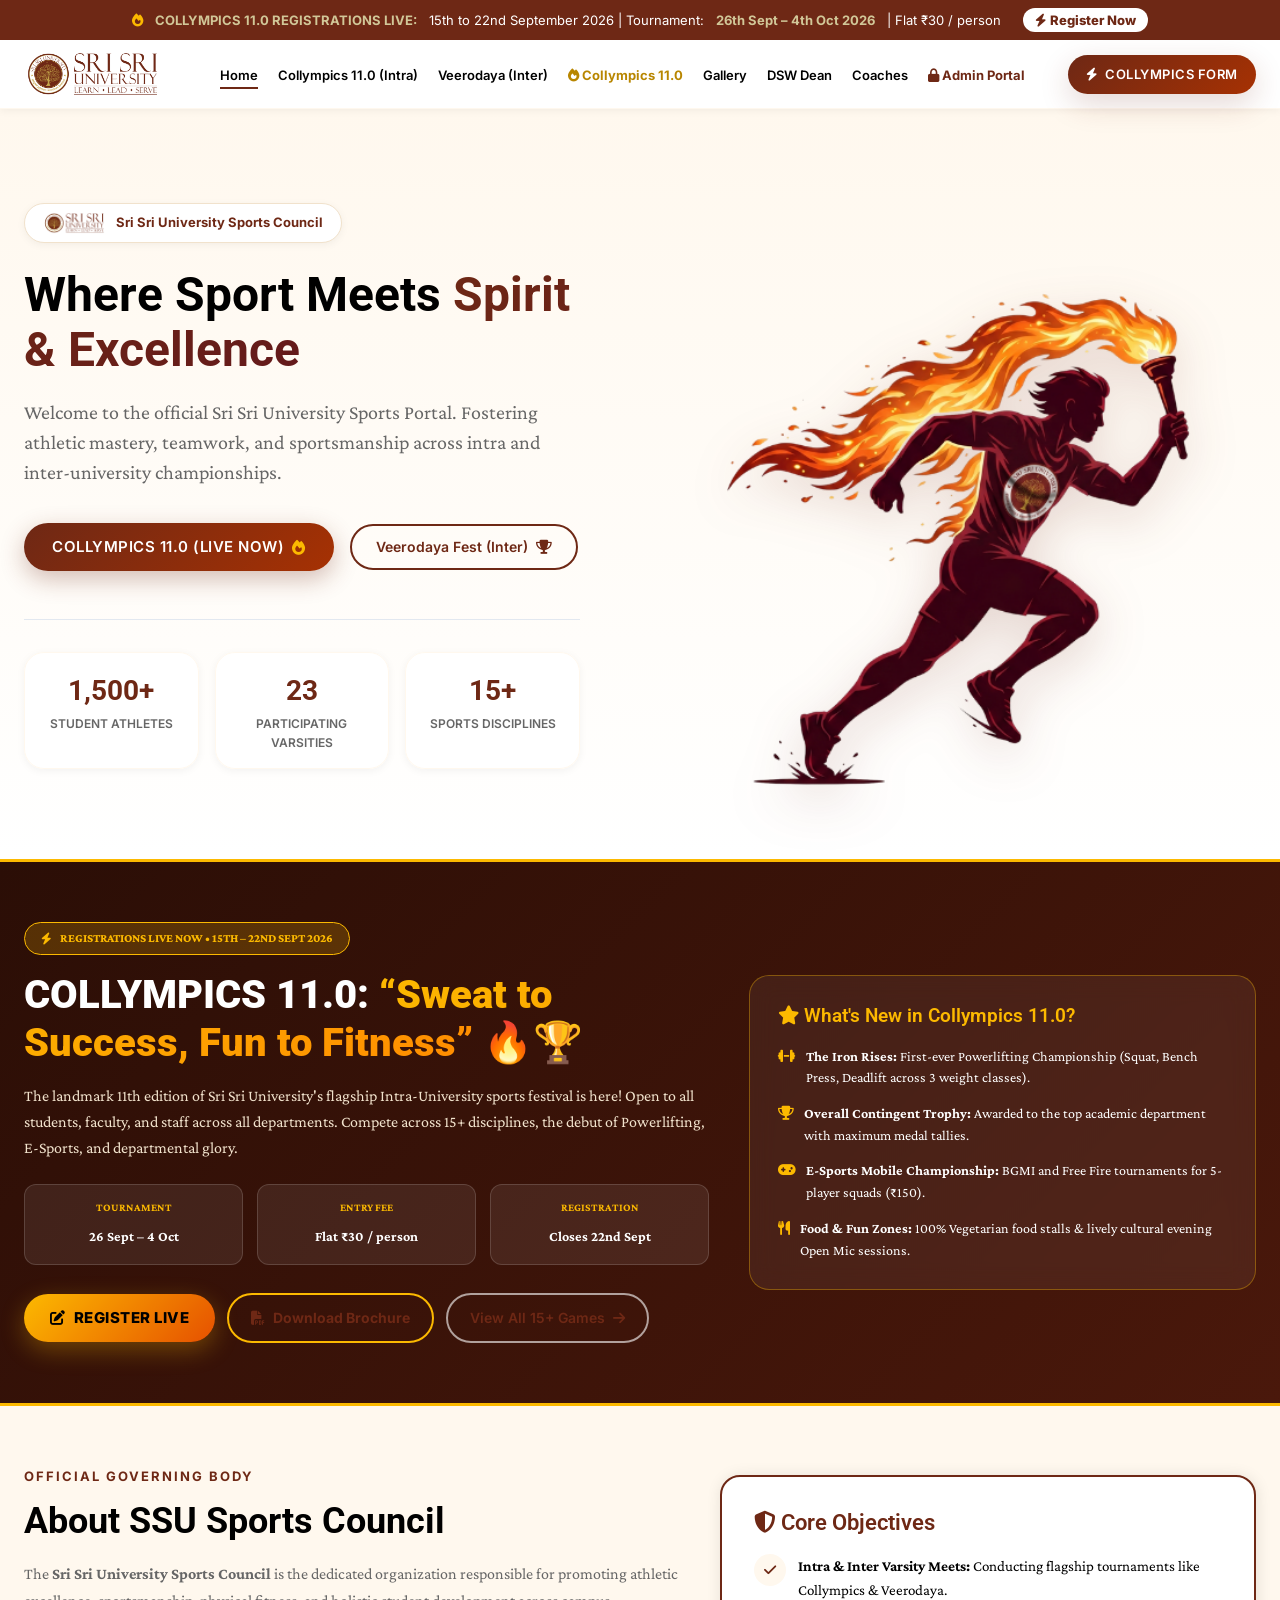
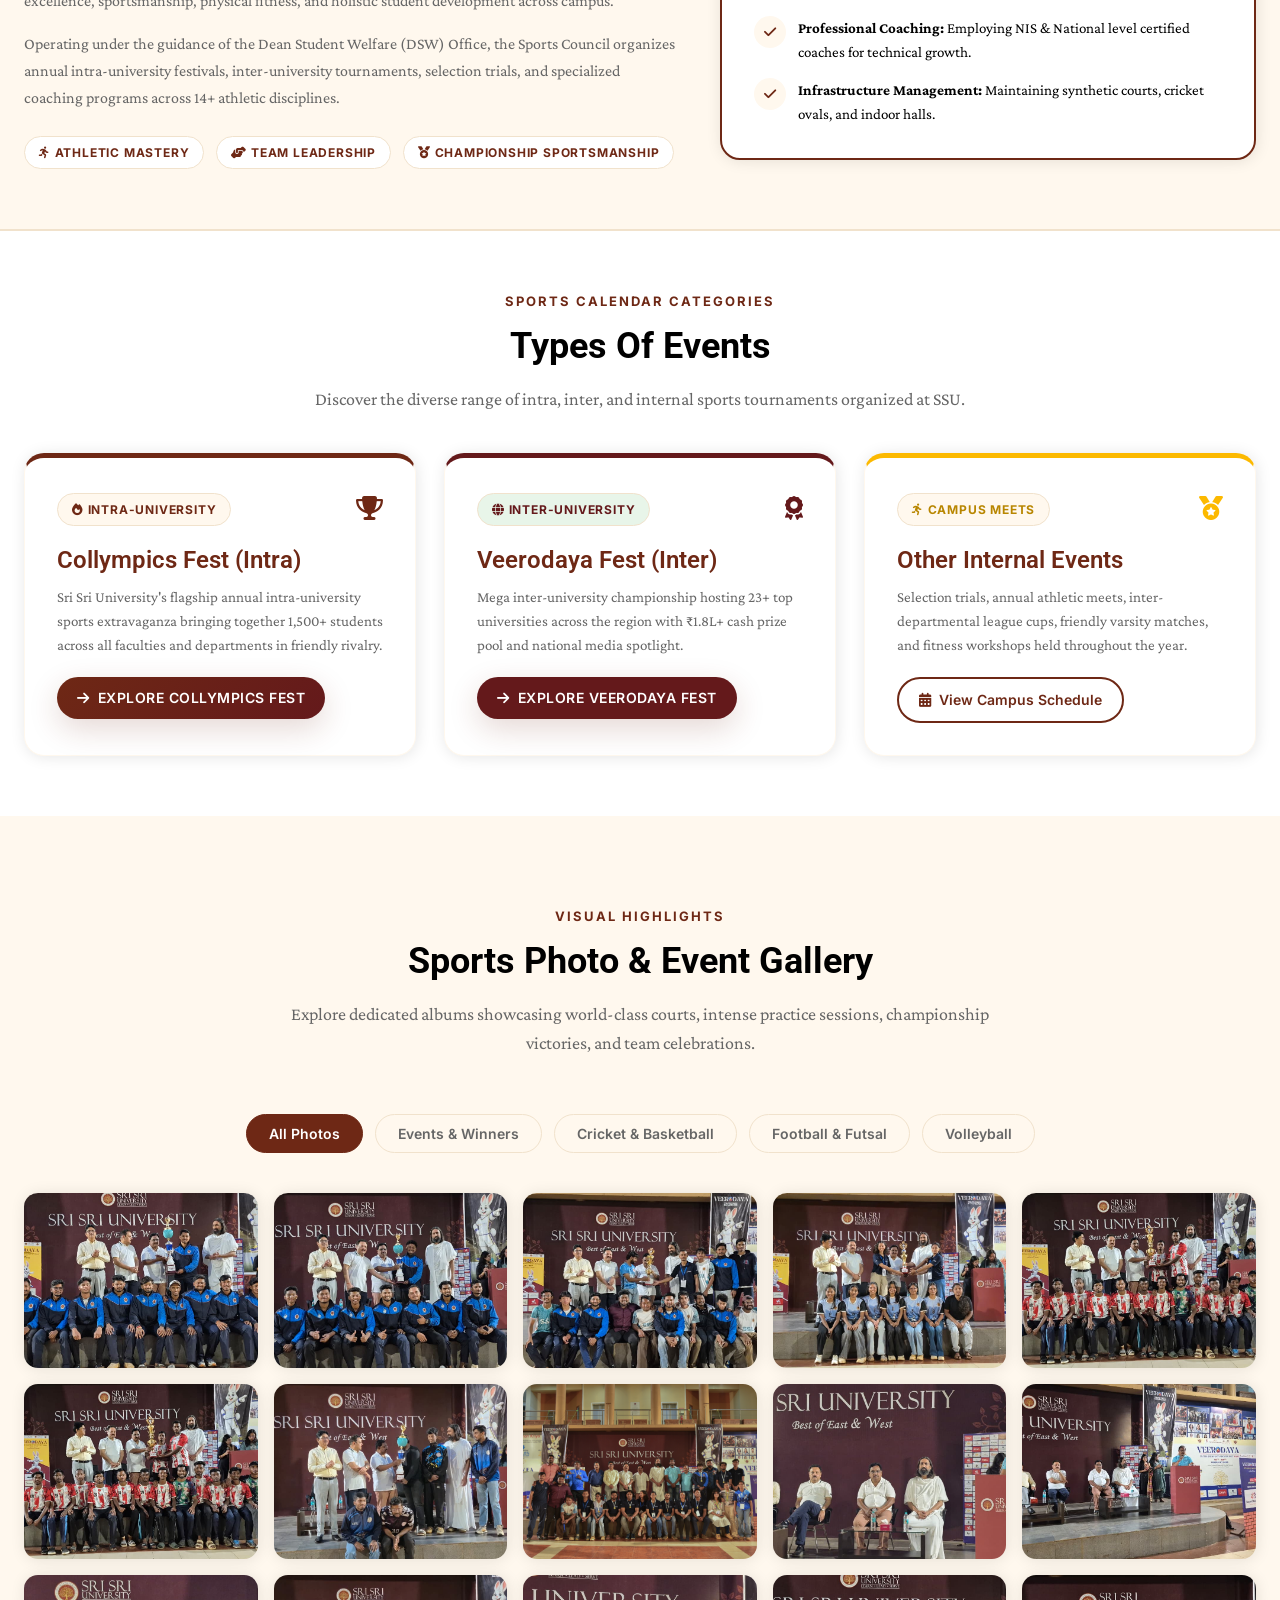
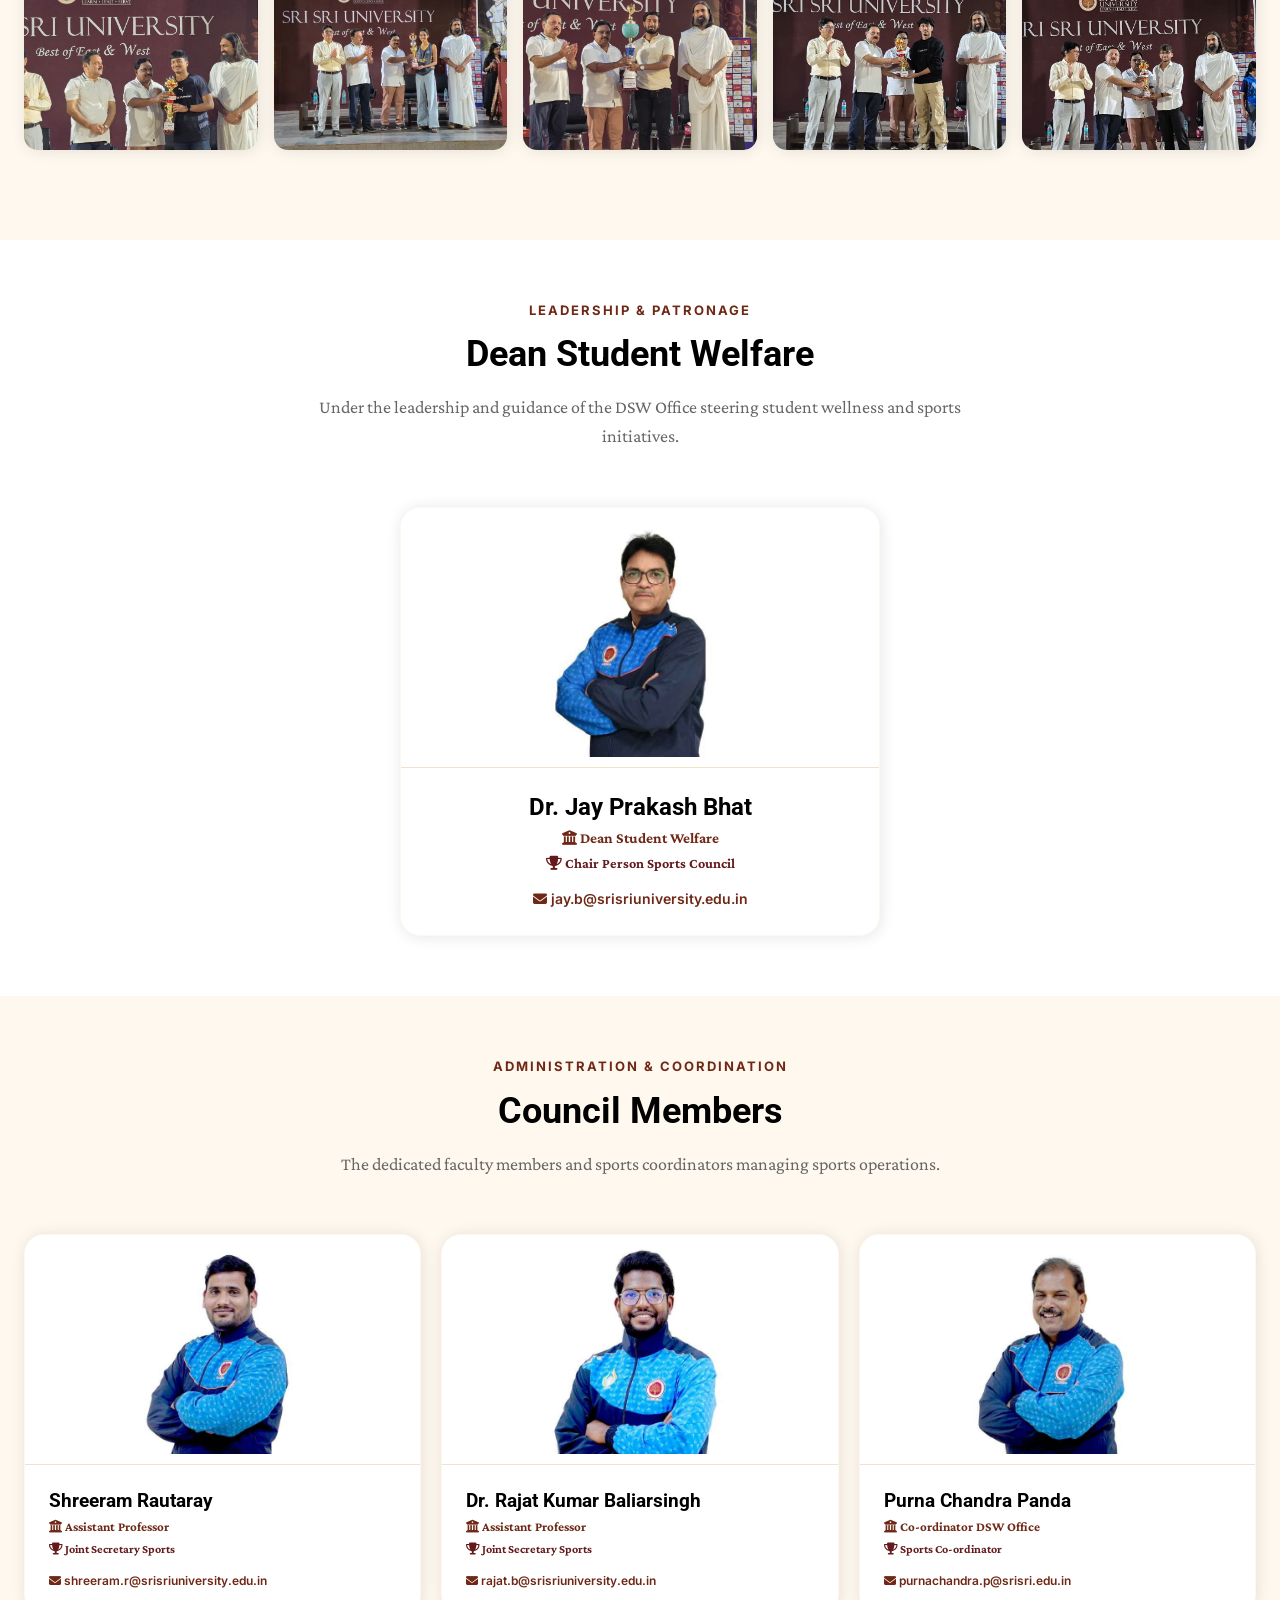
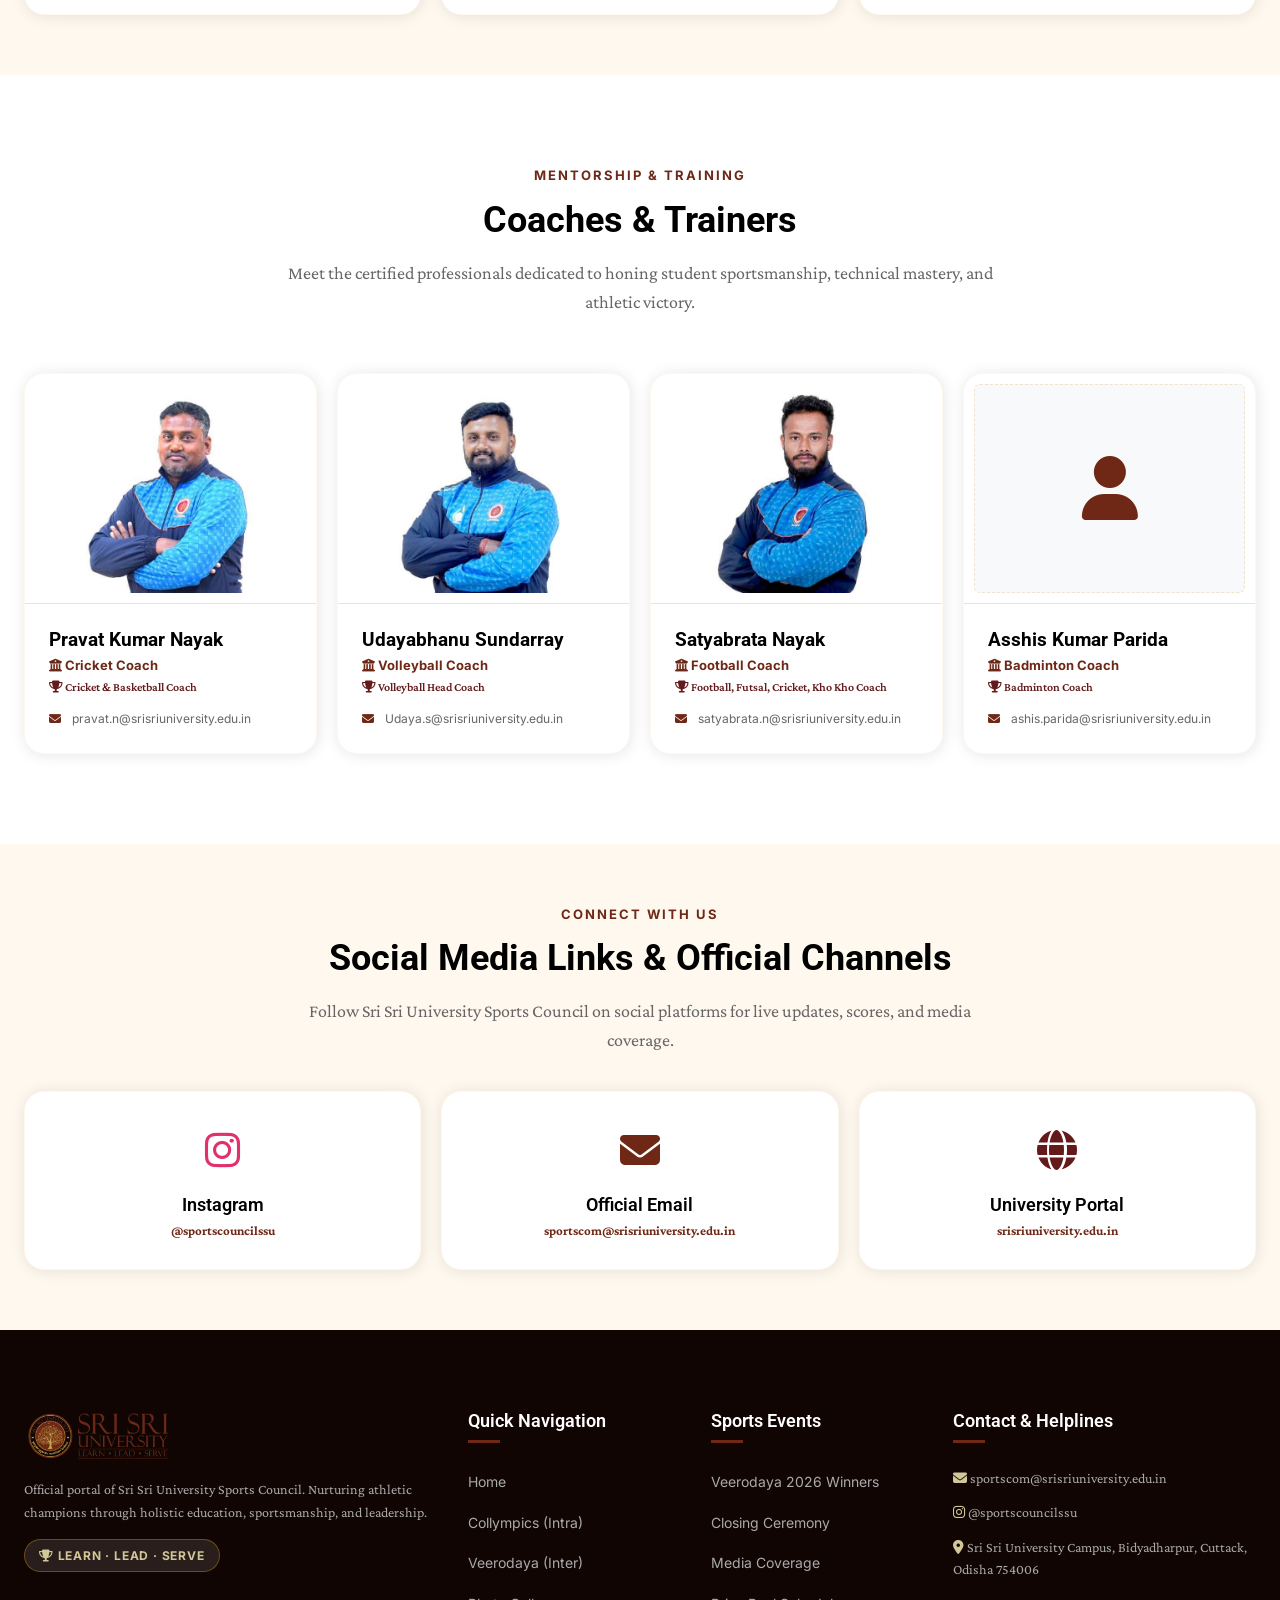
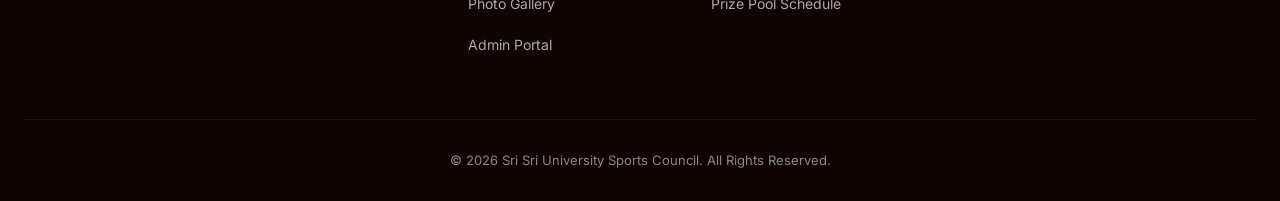
==== index.html @ 85f90a4c "feat(collympics): replace hero banner with official Collympics 11.0 artwork and link downloadable of" ====
<!DOCTYPE html>
<html lang="en">
<head>
  <meta charset="UTF-8">
  <meta name="viewport" content="width=device-width, initial-scale=1.0">
  <title>Sri Sri University Sports Council | Official Sports Portal</title>
  <meta name="description" content="Official Sports Portal of Sri Sri University. Host of Collympics (Intra) and Veerodaya (Inter) Sports Fest.">

  <!-- Favicon -->
  <link rel="icon" type="image/png" href="assets/ssu_round_favicon.png">
  <link rel="apple-touch-icon" href="assets/ssu_round_favicon.png">

  <!-- Font Awesome Icons -->
  <link rel="stylesheet" href="https://cdnjs.cloudflare.com/ajax/libs/font-awesome/6.5.1/css/all.min.css">
  
  <!-- Design System CSS -->
  <link rel="stylesheet" href="css/design-system.css">
  <link rel="stylesheet" href="css/main.css">
</head>
<body>

  <!-- Top Announcement Bar -->
  <div class="top-announcement-bar">
    <i class="fas fa-fire" style="color: #fcb900;"></i> <strong>COLLYMPICS 11.0 REGISTRATIONS LIVE:</strong> 15th to 22nd September 2026 | Tournament: <strong>26th Sept – 4th Oct 2026</strong> | Flat ₹30 / person
    <a href="https://app.srisriuniversity.edu.in/collympic-2026/" target="_blank" rel="noopener" style="background: #ffffff; color: var(--color-primary); padding: 3px 12px; border-radius: 20px; font-weight: 800; text-decoration: none; margin-left: 10px; display: inline-flex; align-items: center; gap: 4px;">
      <i class="fas fa-bolt"></i> Register Now
    </a>
  </div>

  <!-- Header Navigation -->
  <header class="ssu-header" id="site-header">
    <div class="header-container">
      <a href="index.html" class="ssu-brand">
        <img src="assets/ssu_logo.png" class="ssu-logo-img" alt="Sri Sri University Logo">
      </a>

      <nav>
        <ul class="nav-menu" id="nav-menu">
          <li><a href="index.html" class="nav-link active">Home</a></li>
          <li><a href="intra-university.html" class="nav-link">Collympics 11.0 (Intra)</a></li>
          <li><a href="inter-university.html" class="nav-link">Veerodaya (Inter)</a></li>
          <li><a href="#collympics-spotlight" class="nav-link" style="color: #b88600; font-weight: 700;"><i class="fas fa-fire"></i> Collympics 11.0</a></li>
          <li><a href="#gallery" class="nav-link">Gallery</a></li>
          <li><a href="#dsw-dean" class="nav-link">DSW Dean</a></li>
          <li><a href="#coaches" class="nav-link">Coaches</a></li>
          <li><a href="admin.html" class="nav-link" style="color: var(--color-primary); font-weight: 700;"><i class="fas fa-lock"></i> Admin Portal</a></li>
        </ul>
      </nav>

      <div style="display: flex; align-items: center; gap: 10px; flex-shrink: 0;">
        <a href="https://app.srisriuniversity.edu.in/collympic-2026/" target="_blank" rel="noopener" class="btn-primary header-action-btn" style="background: linear-gradient(135deg, var(--color-primary), #a63103);">
          <i class="fas fa-bolt"></i> COLLYMPICS FORM
        </a>
        <button class="mobile-menu-toggle" id="mobile-menu-toggle" aria-label="Toggle navigation menu">
          <i class="fas fa-bars"></i>
        </button>
      </div>
    </div>
  </header>

  <main>
    <!-- 1. HERO SECTION -->
    <section class="hero-section">
      <div class="hero-container">
        <!-- Hero Left Content -->
        <div class="hero-content">
          <div class="hero-badge">
            <img src="assets/ssu_logo.png" alt="SSU Emblem Badge">
            <span>Sri Sri University Sports Council</span>
          </div>

          <h1 class="hero-title">
            Where Sport Meets <span class="accent-maroon">Spirit & Excellence</span>
          </h1>

          <p class="hero-subtitle">
            Welcome to the official Sri Sri University Sports Portal. Fostering athletic mastery, teamwork, and sportsmanship across intra and inter-university championships.
          </p>

          <div class="hero-actions">
            <a href="intra-university.html" class="btn-primary" style="background: linear-gradient(135deg, var(--color-primary), #a63103); box-shadow: 0 8px 24px rgba(110,40,21,0.3);">
              <span>Collympics 11.0 (Live Now)</span>
              <i class="fas fa-fire" style="color: #fcb900;"></i>
            </a>
            <a href="inter-university.html" class="btn-outline">
              <span>Veerodaya Fest (Inter)</span>
              <i class="fas fa-trophy"></i>
            </a>
          </div>

          <!-- Quick Stats Row -->
          <div class="hero-stats-row">
            <div class="stat-card">
              <div class="stat-number">1,500+</div>
              <div class="stat-label">Student Athletes</div>
            </div>
            <div class="stat-card">
              <div class="stat-number">23</div>
              <div class="stat-label">Participating Varsities</div>
            </div>
            <div class="stat-card">
              <div class="stat-number">15+</div>
              <div class="stat-label">Sports Disciplines</div>
            </div>
          </div>
        </div>

        <!-- Hero Right Content: Torch Runner Illustration -->
        <div class="hero-canvas-container">
          <div class="hero-runner-wrapper">
            <img id="user-torch-runner-img" src="assets/ssu_torch_runner_final.png" class="hero-user-runner-img" alt="SSU Torch Runner">
          </div>
        </div>
      </div>
    </section>

    <!-- NEW HIGH-IMPACT MARKETING SECTION: COLLYMPICS 11.0 SPOTLIGHT -->
    <section class="section-ssu" id="collympics-spotlight" style="background: linear-gradient(135deg, #2b0e06 0%, #4a180b 100%); color: #ffffff; padding: 60px 24px; position: relative; overflow: hidden; border-top: 3px solid #fcb900; border-bottom: 3px solid #fcb900;">
      <div class="container-ssu">
        <div style="display: grid; grid-template-columns: 1.15fr 0.85fr; gap: 40px; align-items: center;" class="responsive-2col">
          <div>
            <div style="display: inline-flex; align-items: center; gap: 8px; background: rgba(252, 185, 0, 0.2); border: 1px solid #fcb900; padding: 6px 16px; border-radius: 30px; font-size: 12px; font-weight: 800; color: #fcb900; margin-bottom: 16px; text-transform: uppercase;">
              <i class="fas fa-bolt"></i> REGISTRATIONS LIVE NOW • 15TH – 22ND SEPT 2026
            </div>
            <h2 style="font-family: var(--font-heading); font-size: clamp(26px, 3.2vw, 40px); font-weight: 900; color: #ffffff; line-height: 1.2; margin-bottom: 16px;">
              COLLYMPICS 11.0: <span style="background: linear-gradient(135deg, #fcb900, #ff8c00); -webkit-background-clip: text; -webkit-text-fill-color: transparent;">“Sweat to Success, Fun to Fitness”</span> 🔥🏆
            </h2>
            <p style="font-size: 16px; color: #f1e2cc; line-height: 1.6; margin-bottom: 24px;">
              The landmark 11th edition of Sri Sri University's flagship Intra-University sports festival is here! Open to all students, faculty, and staff across all departments. Compete across 15+ disciplines, the debut of Powerlifting, E-Sports, and departmental glory.
            </p>

            <div style="display: grid; grid-template-columns: repeat(auto-fit, minmax(130px, 1fr)); gap: 14px; margin-bottom: 28px;">
              <div style="background: rgba(255,255,255,0.08); border-radius: 12px; padding: 14px; text-align: center; border: 1px solid rgba(255,255,255,0.15);">
                <span style="font-size: 11px; color: #fcb900; font-weight: 700; display: block; margin-bottom: 4px;">TOURNAMENT</span>
                <strong style="font-size: 14px; color: #ffffff;">26 Sept – 4 Oct</strong>
              </div>
              <div style="background: rgba(255,255,255,0.08); border-radius: 12px; padding: 14px; text-align: center; border: 1px solid rgba(255,255,255,0.15);">
                <span style="font-size: 11px; color: #fcb900; font-weight: 700; display: block; margin-bottom: 4px;">ENTRY FEE</span>
                <strong style="font-size: 14px; color: #ffffff;">Flat ₹30 / person</strong>
              </div>
              <div style="background: rgba(255,255,255,0.08); border-radius: 12px; padding: 14px; text-align: center; border: 1px solid rgba(255,255,255,0.15);">
                <span style="font-size: 11px; color: #fcb900; font-weight: 700; display: block; margin-bottom: 4px;">REGISTRATION</span>
                <strong style="font-size: 14px; color: #ffffff;">Closes 22nd Sept</strong>
              </div>
            </div>

            <div style="display: flex; gap: 12px; align-items: center; flex-wrap: wrap;">
              <a href="https://app.srisriuniversity.edu.in/collympic-2026/" target="_blank" rel="noopener" class="btn-primary" style="background: linear-gradient(135deg, #fcb900, #e65100); color: #000000 !important; font-weight: 800; padding: 12px 26px; border-radius: 30px; font-size: 15px; box-shadow: 0 8px 24px rgba(252,185,0,0.3);">
                <i class="fas fa-edit"></i> Register Live
              </a>
              <a href="assets/collympics_11_brochure.pdf" download="Collympics_11_SSU_Brochure.pdf" target="_blank" class="btn-outline" style="border-color: #fcb900; color: #fcb900; padding: 12px 22px; border-radius: 30px; font-size: 14px; font-weight: 700; display: inline-flex; align-items: center; gap: 8px;">
                <i class="fas fa-file-pdf"></i> <span>Download Brochure</span>
              </a>
              <a href="intra-university.html" class="btn-outline" style="border-color: rgba(255,255,255,0.6); color: #ffffff; padding: 12px 22px; border-radius: 30px; font-size: 14px;">
                <span>View All 15+ Games</span> <i class="fas fa-arrow-right"></i>
              </a>
            </div>
          </div>

          <!-- Feature Highlights Box -->
          <div style="background: rgba(255,255,255,0.06); border: 1.5px solid rgba(252,185,0,0.35); border-radius: 20px; padding: 28px; backdrop-filter: blur(12px);">
            <h3 style="font-size: 19px; color: #fcb900; margin-bottom: 18px; font-family: var(--font-heading);">
              <i class="fas fa-star"></i> What's New in Collympics 11.0?
            </h3>
            <ul style="list-style: none; padding: 0; margin: 0; display: flex; flex-direction: column; gap: 14px; font-size: 14px; color: #ffffff; line-height: 1.55;">
              <li style="display: flex; gap: 10px; align-items: flex-start;">
                <i class="fas fa-dumbbell" style="color: #fcb900; margin-top: 3px;"></i>
                <span><strong>The Iron Rises:</strong> First-ever Powerlifting Championship (Squat, Bench Press, Deadlift across 3 weight classes).</span>
              </li>
              <li style="display: flex; gap: 10px; align-items: flex-start;">
                <i class="fas fa-trophy" style="color: #fcb900; margin-top: 3px;"></i>
                <span><strong>Overall Contingent Trophy:</strong> Awarded to the top academic department with maximum medal tallies.</span>
              </li>
              <li style="display: flex; gap: 10px; align-items: flex-start;">
                <i class="fas fa-gamepad" style="color: #fcb900; margin-top: 3px;"></i>
                <span><strong>E-Sports Mobile Championship:</strong> BGMI and Free Fire tournaments for 5-player squads (₹150).</span>
              </li>
              <li style="display: flex; gap: 10px; align-items: flex-start;">
                <i class="fas fa-utensils" style="color: #fcb900; margin-top: 3px;"></i>
                <span><strong>Food & Fun Zones:</strong> 100% Vegetarian food stalls & lively cultural evening Open Mic sessions.</span>
              </li>
            </ul>
          </div>
        </div>
      </div>
    </section>

    <!-- 2. ABOUT SSU SPORTS COUNCIL SECTION -->
    <section class="section-ssu section-bg-cream" id="about-council" style="padding: 60px 24px; border-bottom: 2px solid var(--color-bg-medium);">
      <div class="container-ssu">
        <div style="display: grid; grid-template-columns: 1.1fr 0.9fr; gap: 40px; align-items: center;" class="responsive-2col">
          <div>
            <span class="section-subtitle">Official Governing Body</span>
            <h2 class="section-title" style="font-size: 36px;">About SSU Sports Council</h2>
            <p style="font-size: 16px; color: var(--color-text-muted); line-height: 1.7; margin-bottom: 16px;">
              The <strong>Sri Sri University Sports Council</strong> is the dedicated organization responsible for promoting athletic excellence, sportsmanship, physical fitness, and holistic student development across campus.
            </p>
            <p style="font-size: 16px; color: var(--color-text-muted); line-height: 1.7; margin-bottom: 24px;">
              Operating under the guidance of the Dean Student Welfare (DSW) Office, the Sports Council organizes annual intra-university festivals, inter-university tournaments, selection trials, and specialized coaching programs across 14+ athletic disciplines.
            </p>
            <div style="display: flex; gap: 12px; flex-wrap: wrap;">
              <span class="badge-ssu" style="background: #ffffff; color: var(--color-primary); font-weight: 700; border: 1px solid var(--color-bg-medium);">
                <i class="fas fa-running"></i> Athletic Mastery
              </span>
              <span class="badge-ssu" style="background: #ffffff; color: var(--color-primary); font-weight: 700; border: 1px solid var(--color-bg-medium);">
                <i class="fas fa-hands-helping"></i> Team Leadership
              </span>
              <span class="badge-ssu" style="background: #ffffff; color: var(--color-primary); font-weight: 700; border: 1px solid var(--color-bg-medium);">
                <i class="fas fa-medal"></i> Championship Sportsmanship
              </span>
            </div>
          </div>

          <!-- Council Highlights Card -->
          <div class="card-ssu" style="background: #ffffff; padding: 32px; border: 2px solid var(--color-primary);">
            <h3 style="font-size: 22px; color: var(--color-primary); margin-bottom: 18px; font-family: var(--font-heading);">
              <i class="fas fa-shield-alt"></i> Core Objectives
            </h3>
            <ul style="list-style: none; padding: 0; margin: 0; display: flex; flex-direction: column; gap: 14px;">
              <li style="display: flex; align-items: flex-start; gap: 12px; font-size: 15px; color: var(--color-text);">
                <div style="width: 32px; height: 32px; background: #fff8ee; border-radius: 50%; display: flex; align-items: center; justify-content: center; color: var(--color-primary); font-size: 14px; flex-shrink: 0;"><i class="fas fa-check"></i></div>
                <span><strong>Intra & Inter Varsity Meets:</strong> Conducting flagship tournaments like Collympics & Veerodaya.</span>
              </li>
              <li style="display: flex; align-items: flex-start; gap: 12px; font-size: 15px; color: var(--color-text);">
                <div style="width: 32px; height: 32px; background: #fff8ee; border-radius: 50%; display: flex; align-items: center; justify-content: center; color: var(--color-primary); font-size: 14px; flex-shrink: 0;"><i class="fas fa-check"></i></div>
                <span><strong>Professional Coaching:</strong> Employing NIS & National level certified coaches for technical growth.</span>
              </li>
              <li style="display: flex; align-items: flex-start; gap: 12px; font-size: 15px; color: var(--color-text);">
                <div style="width: 32px; height: 32px; background: #fff8ee; border-radius: 50%; display: flex; align-items: center; justify-content: center; color: var(--color-primary); font-size: 14px; flex-shrink: 0;"><i class="fas fa-check"></i></div>
                <span><strong>Infrastructure Management:</strong> Maintaining synthetic courts, cricket ovals, and indoor halls.</span>
              </li>
            </ul>
          </div>
        </div>
      </div>
    </section>

    <!-- 3. TYPES OF EVENTS SECTION -->
    <section class="section-ssu section-bg-light" id="types-of-events" style="padding: 60px 24px;">
      <div class="container-ssu">
        <div class="section-header" style="margin-bottom: 40px;">
          <span class="section-subtitle">Sports Calendar Categories</span>
          <h2 class="section-title">Types Of Events</h2>
          <p class="section-description">Discover the diverse range of intra, inter, and internal sports tournaments organized at SSU.</p>
        </div>

        <div style="display: grid; grid-template-columns: repeat(auto-fit, minmax(300px, 1fr)); gap: 28px;">
          
          <!-- Category 1: Collympics Fest (Intra) -->
          <div class="card-ssu" style="background: #ffffff; padding: 32px; border-top: 5px solid var(--color-primary);">
            <div style="display: flex; align-items: center; justify-content: space-between; margin-bottom: 16px;">
              <span class="badge-ssu" style="background: #fff8ee; color: var(--color-primary);"><i class="fas fa-fire"></i> INTRA-UNIVERSITY</span>
              <span style="font-size: 24px; color: var(--color-primary);"><i class="fas fa-trophy"></i></span>
            </div>
            <h3 style="font-size: 24px; color: var(--color-primary); margin-bottom: 10px; font-family: var(--font-heading);">Collympics Fest (Intra)</h3>
            <p style="font-size: 15px; color: var(--color-text-muted); line-height: 1.6; margin-bottom: 20px;">
              Sri Sri University's flagship annual intra-university sports extravaganza bringing together 1,500+ students across all faculties and departments in friendly rivalry.
            </p>
            <a href="intra-university.html" class="btn-primary" style="padding: 10px 20px; font-size: 14px;">
              <i class="fas fa-arrow-right"></i> Explore Collympics Fest
            </a>
          </div>

          <!-- Category 2: Veerodaya Fest (Inter) -->
          <div class="card-ssu" style="background: #ffffff; padding: 32px; border-top: 5px solid var(--color-secondary);">
            <div style="display: flex; align-items: center; justify-content: space-between; margin-bottom: 16px;">
              <span class="badge-ssu" style="background: #e8f5e9; color: var(--color-secondary);"><i class="fas fa-globe"></i> INTER-UNIVERSITY</span>
              <span style="font-size: 24px; color: var(--color-secondary);"><i class="fas fa-award"></i></span>
            </div>
            <h3 style="font-size: 24px; color: var(--color-primary); margin-bottom: 10px; font-family: var(--font-heading);">Veerodaya Fest (Inter)</h3>
            <p style="font-size: 15px; color: var(--color-text-muted); line-height: 1.6; margin-bottom: 20px;">
              Mega inter-university championship hosting 23+ top universities across the region with ₹1.8L+ cash prize pool and national media spotlight.
            </p>
            <a href="inter-university.html" class="btn-primary" style="background: var(--color-secondary); border-color: var(--color-secondary); padding: 10px 20px; font-size: 14px;">
              <i class="fas fa-arrow-right"></i> Explore Veerodaya Fest
            </a>
          </div>

          <!-- Category 3: Other Internal Events -->
          <div class="card-ssu" style="background: #ffffff; padding: 32px; border-top: 5px solid var(--color-accent-amber);">
            <div style="display: flex; align-items: center; justify-content: space-between; margin-bottom: 16px;">
              <span class="badge-ssu" style="background: #fff8ee; color: #b88600;"><i class="fas fa-running"></i> CAMPUS MEETS</span>
              <span style="font-size: 24px; color: var(--color-accent-amber);"><i class="fas fa-medal"></i></span>
            </div>
            <h3 style="font-size: 24px; color: var(--color-primary); margin-bottom: 10px; font-family: var(--font-heading);">Other Internal Events</h3>
            <p style="font-size: 15px; color: var(--color-text-muted); line-height: 1.6; margin-bottom: 20px;">
              Selection trials, annual athletic meets, inter-departmental league cups, friendly varsity matches, and fitness workshops held throughout the year.
            </p>
            <a href="#schedule" class="btn-outline" style="padding: 10px 20px; font-size: 14px;">
              <i class="fas fa-calendar-alt"></i> View Campus Schedule
            </a>
          </div>

        </div>
      </div>
    </section>

    <!-- 4. PHOTO GALLERY SECTION -->
    <section class="section-ssu section-bg-cream" id="gallery">
      <div class="container-ssu">
        <div class="section-header">
          <span class="section-subtitle">Visual Highlights</span>
          <h2 class="section-title">Sports Photo & Event Gallery</h2>
          <p class="section-description">
            Explore dedicated albums showcasing world-class courts, intense practice sessions, championship victories, and team celebrations.
          </p>
        </div>

        <!-- Gallery Category Filter Tabs -->
        <div class="gallery-filters">
          <button class="filter-btn active" data-filter="all">All Photos</button>
          <button class="filter-btn" data-filter="events">Events & Winners</button>
          <button class="filter-btn" data-filter="cricket">Cricket & Basketball</button>
          <button class="filter-btn" data-filter="football">Football & Futsal</button>
          <button class="filter-btn" data-filter="volleyball">Volleyball</button>
        </div>

        <!-- Gallery Grid (Dynamically Rendered from SSUDataStore) -->
        <div class="gallery-grid">
          <!-- Rendered by js/app.js -->
        </div>
      </div>
    </section>

    <!-- 5. DEAN STUDENT WELFARE (DSW) SECTION -->
    <section class="section-ssu section-bg-light" id="dsw-dean" style="padding: 60px 24px;">
      <div class="container-ssu">
        <div class="section-header">
          <span class="section-subtitle">Leadership & Patronage</span>
          <h2 class="section-title">Dean Student Welfare</h2>
          <p class="section-description">Under the leadership and guidance of the DSW Office steering student wellness and sports initiatives.</p>
        </div>

        <div style="max-width: 480px; margin: 0 auto;">
          <div class="core-card" style="background: #ffffff; text-align: center;">
            <div class="core-photo-wrapper" style="height: 260px;">
              <img src="profile photos/Dr Jay Prakash Bhat.jpg" class="core-photo" alt="Dr. Jay Prakash Bhat">
            </div>
            <div class="core-details" style="padding: 24px;">
              <h3 style="font-size: 24px; color: var(--color-text); margin-bottom: 4px; font-weight: 700;">Dr. Jay Prakash Bhat</h3>
              <div style="color: var(--color-primary); font-weight: 700; font-size: 15px; margin-bottom: 2px;">
                <i class="fas fa-university"></i> Dean Student Welfare
              </div>
              <div style="color: var(--color-secondary); font-weight: 700; font-size: 14px; margin-bottom: 14px;">
                <i class="fas fa-trophy"></i> Chair Person Sports Council
              </div>
              <div class="core-info-text" style="font-size: 14px; gap: 8px;">
                <p style="margin: 0; font-weight: 600; color: var(--color-primary);">
                  <i class="fas fa-envelope"></i> jay.b@srisriuniversity.edu.in
                </p>
              </div>
            </div>
          </div>
        </div>
      </div>
    </section>

    <!-- 6. COUNCIL MEMBERS SECTION -->
    <section class="section-ssu section-bg-cream" id="council-members" style="padding: 60px 24px;">
      <div class="container-ssu">
        <div class="section-header">
          <span class="section-subtitle">Administration & Coordination</span>
          <h2 class="section-title">Council Members</h2>
          <p class="section-description">The dedicated faculty members and sports coordinators managing sports operations.</p>
        </div>
        <div class="core-grid">
          <!-- Shreeram Rautaray -->
          <div class="core-card">
            <div class="core-photo-wrapper">
              <img src="profile photos/Shreeram Rautaray.jpg" class="core-photo" alt="Shreeram Rautaray">
            </div>
            <div class="core-details">
              <h4 style="font-size: 19px; font-weight: 700; margin-bottom: 4px;">Shreeram Rautaray</h4>
              <div style="color: var(--color-primary); font-weight: 700; font-size: 13px; margin-bottom: 2px;">
                <i class="fas fa-university"></i> Assistant Professor
              </div>
              <div style="color: var(--color-secondary); font-weight: 700; font-size: 12px; margin-bottom: 12px;">
                <i class="fas fa-trophy"></i> Joint Secretary Sports
              </div>
              <div class="core-info-text">
                <p style="margin: 0; font-size: 12px; font-weight: 600; color: var(--color-primary);">
                  <i class="fas fa-envelope"></i> shreeram.r@srisriuniversity.edu.in
                </p>
              </div>
            </div>
          </div>

          <!-- Dr. Rajat Kumar Baliarsingh -->
          <div class="core-card">
            <div class="core-photo-wrapper">
              <img src="profile photos/Rajat Ku Baliyarsingh.jpg" class="core-photo" alt="Dr. Rajat Kumar Baliarsingh">
            </div>
            <div class="core-details">
              <h4 style="font-size: 19px; font-weight: 700; margin-bottom: 4px;">Dr. Rajat Kumar Baliarsingh</h4>
              <div style="color: var(--color-primary); font-weight: 700; font-size: 13px; margin-bottom: 2px;">
                <i class="fas fa-university"></i> Assistant Professor
              </div>
              <div style="color: var(--color-secondary); font-weight: 700; font-size: 12px; margin-bottom: 12px;">
                <i class="fas fa-trophy"></i> Joint Secretary Sports
              </div>
              <div class="core-info-text">
                <p style="margin: 0; font-size: 12px; font-weight: 600; color: var(--color-primary);">
                  <i class="fas fa-envelope"></i> rajat.b@srisriuniversity.edu.in
                </p>
              </div>
            </div>
          </div>

          <!-- Purna Chandra Panda -->
          <div class="core-card">
            <div class="core-photo-wrapper">
              <img src="profile photos/Purnachandra Panda.jpg" class="core-photo" alt="Purna Chandra Panda">
            </div>
            <div class="core-details">
              <h4 style="font-size: 19px; font-weight: 700; margin-bottom: 4px;">Purna Chandra Panda</h4>
              <div style="color: var(--color-primary); font-weight: 700; font-size: 13px; margin-bottom: 2px;">
                <i class="fas fa-university"></i> Co-ordinator DSW Office
              </div>
              <div style="color: var(--color-secondary); font-weight: 700; font-size: 12px; margin-bottom: 12px;">
                <i class="fas fa-trophy"></i> Sports Co-ordinator
              </div>
              <div class="core-info-text">
                <p style="margin: 0; font-size: 12px; font-weight: 600; color: var(--color-primary);">
                  <i class="fas fa-envelope"></i> purnachandra.p@srisri.edu.in
                </p>
              </div>
            </div>
          </div>
        </div>
      </div>
    </section>

    <!-- 7. COACHES SECTION -->
    <section class="section-ssu section-bg-light" id="coaches">
      <div class="container-ssu">
        <div class="section-header">
          <span class="section-subtitle">Mentorship & Training</span>
          <h2 class="section-title">Coaches & Trainers</h2>
          <p class="section-description">
            Meet the certified professionals dedicated to honing student sportsmanship, technical mastery, and athletic victory.
          </p>
        </div>

        <!-- Coaches Grid (Dynamically Rendered from SSUDataStore) -->
        <div class="coaches-grid">
          <!-- Rendered by js/app.js -->
        </div>
      </div>
    </section>

    <!-- 8. SOCIAL MEDIA LINKS SECTION -->
    <section class="section-ssu section-bg-cream" id="social-links" style="padding: 60px 24px;">
      <div class="container-ssu">
        <div class="section-header" style="margin-bottom: 36px;">
          <span class="section-subtitle">Connect With Us</span>
          <h2 class="section-title">Social Media Links & Official Channels</h2>
          <p class="section-description">Follow Sri Sri University Sports Council on social platforms for live updates, scores, and media coverage.</p>
        </div>

        <div style="display: grid; grid-template-columns: repeat(auto-fit, minmax(220px, 1fr)); gap: 20px;">
          <a href="https://www.instagram.com/sportscouncilssu" target="_blank" rel="noopener" class="card-ssu" style="background: #ffffff; text-decoration: none; text-align: center; padding: 28px;">
            <div style="font-size: 40px; color: #e1306c; margin-bottom: 10px;"><i class="fab fa-instagram"></i></div>
            <h4 style="font-size: 18px; color: var(--color-text); margin-bottom: 4px;">Instagram</h4>
            <p style="font-size: 13px; color: var(--color-primary); font-weight: 700; margin: 0;">@sportscouncilssu</p>
          </a>

          <a href="mailto:sportscom@srisriuniversity.edu.in" class="card-ssu" style="background: #ffffff; text-decoration: none; text-align: center; padding: 28px;">
            <div style="font-size: 40px; color: var(--color-primary); margin-bottom: 10px;"><i class="fas fa-envelope"></i></div>
            <h4 style="font-size: 18px; color: var(--color-text); margin-bottom: 4px;">Official Email</h4>
            <p style="font-size: 13px; color: var(--color-primary); font-weight: 700; margin: 0;">sportscom@srisriuniversity.edu.in</p>
          </a>

          <a href="https://srisriuniversity.edu.in" target="_blank" rel="noopener" class="card-ssu" style="background: #ffffff; text-decoration: none; text-align: center; padding: 28px;">
            <div style="font-size: 40px; color: var(--color-secondary); margin-bottom: 10px;"><i class="fas fa-globe"></i></div>
            <h4 style="font-size: 18px; color: var(--color-text); margin-bottom: 4px;">University Portal</h4>
            <p style="font-size: 13px; color: var(--color-primary); font-weight: 700; margin: 0;">srisriuniversity.edu.in</p>
          </a>
        </div>
      </div>
    </section>
  </main>

  <!-- LIGHTBOX MODAL FOR GALLERY -->
  <div class="modal-overlay" id="lightbox-modal">
    <div class="modal-card" style="max-width: 900px; padding: 16px; background: transparent; box-shadow: none; border: none;">
      <button class="modal-close-btn" id="lightbox-close" style="background: #ffffff; color: #000000; top: 0; right: 0; width: 40px; height: 40px; border-radius: 50%; border: none; font-size: 18px; cursor: pointer; box-shadow: 0 4px 12px rgba(0,0,0,0.3);"><i class="fas fa-times"></i></button>
      <img id="lightbox-img" src="" style="width: 100%; height: auto; max-height: 82vh; object-fit: contain; border-radius: 16px; box-shadow: 0 20px 50px rgba(0,0,0,0.6);" alt="Gallery Large View">
      <h4 id="lightbox-title" style="color: #ffffff; text-align: center; margin-top: 14px; font-size: 18px; font-weight: 600;">Visual View</h4>
    </div>
  </div>

  <!-- COACH DETAIL MODAL -->
  <div class="modal-overlay" id="coach-detail-modal">
    <div class="modal-card">
      <button class="modal-close-btn" id="coach-modal-close"><i class="fas fa-times"></i></button>
      <div id="coach-modal-body"></div>
    </div>
  </div>

  <!-- FOOTER -->
  <footer class="ssu-footer">
    <div class="container-ssu">
      <div class="footer-grid">
        <div class="footer-col">
          <img src="assets/ssu_logo.png" style="height: 52px; margin-bottom: 16px;" alt="SSU Logo">
          <p style="font-size: 14px; color: #aaa; line-height: 1.6; margin-bottom: 16px;">
            Official portal of Sri Sri University Sports Council. Nurturing athletic champions through holistic education, sportsmanship, and leadership.
          </p>
          <span class="badge-ssu" style="background: rgba(255,255,255,0.1); color: var(--color-accent-gold); border: 1px solid rgba(252,185,0,0.3);">
            <i class="fas fa-trophy"></i> Learn · Lead · Serve
          </span>
        </div>

        <div class="footer-col">
          <h4>Quick Navigation</h4>
          <ul class="footer-links">
            <li><a href="index.html">Home</a></li>
            <li><a href="intra-university.html">Collympics (Intra)</a></li>
            <li><a href="inter-university.html">Veerodaya (Inter)</a></li>
            <li><a href="#gallery">Photo Gallery</a></li>
            <li><a href="admin.html">Admin Portal</a></li>
          </ul>
        </div>

        <div class="footer-col">
          <h4>Sports Events</h4>
          <ul class="footer-links">
            <li><a href="inter-university.html#results-board">Veerodaya 2026 Winners</a></li>
            <li><a href="inter-university.html#ceremony-highlights">Closing Ceremony</a></li>
            <li><a href="inter-university.html#press-coverage">Media Coverage</a></li>
            <li><a href="inter-university.html#prize-pool">Prize Pool Schedule</a></li>
          </ul>
        </div>

        <div class="footer-col">
          <h4>Contact & Helplines</h4>
          <p style="font-size: 14px; color: #aaa; margin-bottom: 12px;"><i class="fas fa-envelope" style="color: var(--color-accent-gold);"></i> sportscom@srisriuniversity.edu.in</p>
          <p style="font-size: 14px; color: #aaa; margin-bottom: 12px;"><i class="fab fa-instagram" style="color: var(--color-accent-gold);"></i> @sportscouncilssu</p>
          <p style="font-size: 14px; color: #aaa;"><i class="fas fa-map-marker-alt" style="color: var(--color-accent-gold);"></i> Sri Sri University Campus, Bidyadharpur, Cuttack, Odisha 754006</p>
        </div>
      </div>

      <div class="footer-bottom">
        <p>&copy; 2026 Sri Sri University Sports Council. All Rights Reserved.</p>
      </div>
    </div>
  </footer>

  <script src="js/data-store.js"></script>
  <script src="js/app.js"></script>
</body>
</html>
---- css/design-system.css ----
/* ==========================================
   SRI SRI UNIVERSITY - DESIGN SYSTEM
   Theme: Learn Lead Serve - Sports Council (Maroon Edition)
   ========================================== */

@import url('https://fonts.googleapis.com/css2?family=Crimson+Pro:ital,wght@0,400;0,600;0,700;1,400&family=Roboto:wght@400;500;700;900&family=Inter:wght@400;500;600;700&display=swap');

:root {
  /* -----------------------------------
     Color Palette & Roles (SSU Maroon Theme)
     ----------------------------------- */
  --color-primary: #6e2815;          /* Signature SSU Maroon primary brand & CTA color */
  --color-primary-hover: #4e1a0d;
  --color-secondary: #64191b;        /* Dark Maroon secondary brand accent */
  --color-secondary-hover: #430f11;
  
  --color-bg: #ffffff;               /* Light/white background - primary canvas */
  --color-bg-block: #fff8ee;         /* Warm cream surface block */
  --color-bg-medium: #f1e2cc;        /* Medium cream surface block */
  
  --color-text: #000000;             /* Headings & primary text */
  --color-text-muted: #666666;       /* Muted body text */
  --color-text-light: #ffffff;       /* Light text on maroon */
  
  --color-accent-maroon: #64191b;    /* Dark maroon text accent */
  --color-accent-brown: #873d05;     /* Warm brown accent */
  --color-accent-gold: #d1c798;      /* Gold accent */
  --color-accent-amber: #fcb900;     /* Amber flame highlight */
  
  --color-border: #fff8ee;           /* Light dividers */
  --color-border-strong: #e2e8f0;    /* Outlines */
  --color-success: #28a745;
  --color-warning: #ffc107;
  --color-danger: #dc3545;

  /* Typography Tokens */
  --font-heading: 'Roboto', -apple-system, BlinkMacSystemFont, "Segoe UI", sans-serif;
  --font-body: 'Crimson Pro', 'Inter', -apple-system, BlinkMacSystemFont, sans-serif;
  --font-sans: 'Inter', -apple-system, BlinkMacSystemFont, sans-serif;
  
  /* Type Scale */
  --font-size-display: 40px;
  --font-size-h1: 32px;
  --font-size-h2: 24px;
  --font-size-h3: 20px;
  --font-size-h4: 16px;
  --font-size-body-l: 18px;
  --font-size-body: 15px;
  --font-size-sm: 13px;

  --font-weight-regular: 400;
  --font-weight-medium: 500;
  --font-weight-semibold: 600;
  --font-weight-bold: 700;

  /* Spacing Grid (8px Base Unit) */
  --spacing-xs: 4px;
  --spacing-sm: 8px;
  --spacing-md: 16px;
  --spacing-lg: 24px;
  --spacing-xl: 32px;
  --spacing-2xl: 48px;
  --spacing-3xl: 64px;

  /* Border Radius Scale */
  --radius-subtle: 4px;
  --radius-button: 10px;
  --radius-card: 20px;
  --radius-large: 30px;
  --radius-pill: 40px;
  --radius-circle: 50%;

  /* Depth & Elevation Shadows */
  --shadow-sm: rgba(0, 0, 0, 0.05) 0px 2px 8px 0px;
  --shadow-mid: rgba(0, 0, 0, 0.1) 1px 1px 15px 0px;
  --shadow-high: rgba(0, 0, 0, 0.15) 0px 0px 25px 0px;
  --shadow-tinted: rgba(110, 40, 21, 0.18) 0px 10px 30px 0px;

  /* Transitions & Motion */
  --transition-fast: 0.2s cubic-bezier(0.4, 0, 0.2, 1);
  --transition-normal: 0.35s cubic-bezier(0.4, 0, 0.2, 1);
  --transition-bounce: 0.5s cubic-bezier(0.68, -0.55, 0.265, 1.55);
}

/* Base Styles */
*, *::before, *::after {
  box-sizing: border-box;
  margin: 0;
  padding: 0;
}

html {
  scroll-behavior: smooth;
  font-size: 16px;
}

body {
  font-family: var(--font-body);
  font-size: var(--font-size-body-l);
  line-height: 1.6;
  color: var(--color-text);
  background-color: var(--color-bg);
  overflow-x: hidden;
  -webkit-font-smoothing: antialiased;
}

h1, h2, h3, h4, h5, h6 {
  font-family: var(--font-heading);
  font-weight: var(--font-weight-semibold);
  color: var(--color-text);
  line-height: 1.25;
}

h1 { font-size: var(--font-size-display); }
h2 { font-size: var(--font-size-h1); }
h3 { font-size: var(--font-size-h2); }
h4 { font-size: var(--font-size-h3); }

a {
  color: var(--color-primary);
  text-decoration: none;
  transition: color var(--transition-fast);
}

a:hover {
  color: var(--color-primary-hover);
}

img {
  max-width: 100%;
  height: auto;
  display: block;
}

/* Design System Utility Classes */
.btn-primary {
  background: linear-gradient(135deg, var(--color-primary), var(--color-secondary));
  color: var(--color-text-light) !important;
  border-radius: var(--radius-pill);
  padding: 12px 28px;
  font-family: var(--font-sans);
  font-size: 15px;
  font-weight: 600;
  border: none;
  cursor: pointer;
  display: inline-flex;
  align-items: center;
  gap: 8px;
  box-shadow: var(--shadow-tinted);
  transition: all var(--transition-normal);
  text-transform: uppercase;
  letter-spacing: 0.5px;
}

.btn-primary:hover {
  background: linear-gradient(135deg, var(--color-primary-hover), var(--color-secondary-hover));
  transform: translateY(-2px);
  box-shadow: rgba(110, 40, 21, 0.35) 0px 14px 35px 0px;
}

.btn-secondary {
  background: var(--color-secondary);
  color: var(--color-text-light) !important;
  border-radius: var(--radius-pill);
  padding: 12px 28px;
  font-family: var(--font-sans);
  font-size: 15px;
  font-weight: 600;
  border: none;
  cursor: pointer;
  display: inline-flex;
  align-items: center;
  gap: 8px;
  transition: all var(--transition-normal);
}

.btn-secondary:hover {
  background: var(--color-secondary-hover);
  transform: translateY(-2px);
}

.btn-outline {
  background: transparent;
  color: var(--color-primary) !important;
  border: 2px solid var(--color-primary);
  border-radius: var(--radius-pill);
  padding: 10px 24px;
  font-family: var(--font-sans);
  font-size: 14px;
  font-weight: 600;
  cursor: pointer;
  display: inline-flex;
  align-items: center;
  gap: 8px;
  transition: all var(--transition-normal);
}

.btn-outline:hover {
  background: var(--color-primary);
  color: var(--color-text-light) !important;
}

.card-ssu {
  background: var(--color-bg);
  border-radius: var(--radius-card);
  padding: var(--spacing-lg);
  box-shadow: var(--shadow-mid);
  border: 1px solid var(--color-bg-block);
  transition: all var(--transition-normal);
}

.card-ssu:hover {
  transform: translateY(-5px);
  box-shadow: var(--shadow-high);
}

.badge-ssu {
  display: inline-block;
  padding: 6px 14px;
  border-radius: var(--radius-pill);
  font-family: var(--font-sans);
  font-size: 12px;
  font-weight: 700;
  text-transform: uppercase;
  letter-spacing: 0.8px;
  background: var(--color-bg-block);
  color: var(--color-primary);
  border: 1px solid var(--color-bg-medium);
}
---- css/main.css ----
/* ==========================================
   SRI SRI UNIVERSITY - MAIN COMPONENT STYLES
   Theme: Learn Lead Serve - Sports Council (Maroon Palette)
   Full Mobile & Desktop Responsive System
   ========================================== */

/* Global Body Overflow Fix */
html, body {
  overflow-x: hidden;
  width: 100%;
}

/* -----------------------------------
   Header & Top Announcement Bar
   ----------------------------------- */
.top-announcement-bar {
  background: var(--color-primary);
  color: var(--color-text-light);
  font-family: var(--font-sans);
  font-size: 13px;
  padding: 8px 16px;
  display: flex;
  align-items: center;
  justify-content: center;
  gap: 12px;
  flex-wrap: wrap;
  text-align: center;
  position: relative;
  z-index: 101;
  line-height: 1.4;
}

.top-announcement-bar strong {
  color: var(--color-accent-gold);
}

.top-announcement-bar a {
  color: #fff;
  text-decoration: underline;
  margin-left: 6px;
  font-weight: 600;
  white-space: nowrap;
  display: inline-flex;
  align-items: center;
  gap: 6px;
}

.ssu-header {
  position: sticky;
  top: 0;
  background: rgba(255, 255, 255, 0.98);
  backdrop-filter: blur(12px);
  -webkit-backdrop-filter: blur(12px);
  border-bottom: 1px solid var(--color-bg-block);
  z-index: 100;
  box-shadow: var(--shadow-sm);
  transition: all var(--transition-fast);
}

.header-container {
  max-width: 1340px;
  margin: 0 auto;
  padding: 10px 24px;
  display: flex;
  align-items: center;
  justify-content: space-between;
  gap: 20px;
}

.ssu-brand {
  display: flex;
  align-items: center;
  gap: 14px;
  text-decoration: none;
  flex-shrink: 0;
  margin-right: 16px;
}

.ssu-logo-img {
  height: 48px;
  width: auto;
  max-width: 220px;
  object-fit: contain;
  border-radius: 0;
  background: transparent;
  padding: 0;
  border: none;
  flex-shrink: 0;
}

.nav-menu {
  display: flex;
  align-items: center;
  gap: 20px;
  list-style: none;
  margin: 0;
  padding: 0;
  flex-wrap: nowrap;
}

.nav-link {
  font-family: var(--font-sans);
  font-size: 13px;
  font-weight: 600;
  color: var(--color-text);
  padding: 6px 0;
  position: relative;
  transition: color var(--transition-fast);
  text-decoration: none;
  white-space: nowrap;
}

.ssu-header .btn-primary,
.ssu-header .btn-outline {
  white-space: nowrap !important;
  flex-shrink: 0 !important;
  font-size: 13px !important;
  padding: 9px 18px !important;
}

.nav-link::after {
  content: '';
  position: absolute;
  bottom: 0;
  left: 0;
  width: 0;
  height: 2px;
  background: var(--color-primary);
  transition: width var(--transition-fast);
}

.nav-link:hover {
  color: var(--color-primary);
}

.nav-link:hover::after,
.nav-link.active::after {
  width: 100%;
}

.mobile-menu-toggle {
  display: none;
  background: none;
  border: none;
  font-size: 24px;
  color: var(--color-text);
  cursor: pointer;
  padding: 6px;
}

/* -----------------------------------
   Hero Section & Responsive Grid Alignment
   ----------------------------------- */
.hero-section {
  position: relative;
  background: linear-gradient(180deg, var(--color-bg-block) 0%, #ffffff 100%);
  padding: 60px 24px 90px;
  overflow: visible;
  min-height: 640px;
  display: flex;
  align-items: center;
}

.hero-container {
  max-width: 1280px;
  margin: 0 auto;
  width: 100%;
  position: relative;
  z-index: 2;
  display: grid;
  grid-template-columns: 1fr 1.18fr;
  gap: 20px;
  align-items: flex-end;
}

.hero-content {
  max-width: 580px;
}

.hero-badge {
  display: inline-flex;
  align-items: center;
  gap: 10px;
  padding: 8px 18px;
  background: #ffffff;
  border: 1px solid var(--color-bg-medium);
  border-radius: var(--radius-pill);
  font-family: var(--font-sans);
  font-size: 13px;
  font-weight: 700;
  color: var(--color-primary);
  margin-bottom: 24px;
  box-shadow: var(--shadow-sm);
}

.hero-badge img {
  height: 22px;
  width: auto;
  object-fit: contain;
}

.hero-title {
  font-size: 48px;
  font-weight: 700;
  line-height: 1.15;
  color: var(--color-text);
  margin-bottom: 20px;
}

.hero-title span.accent-maroon {
  color: var(--color-primary);
  background: linear-gradient(135deg, var(--color-primary), var(--color-secondary));
  -webkit-background-clip: text;
  -webkit-text-fill-color: transparent;
}

.hero-subtitle {
  font-size: 20px;
  color: var(--color-text-muted);
  margin-bottom: 36px;
  line-height: 1.5;
}

.hero-actions {
  display: flex;
  align-items: center;
  gap: 16px;
  flex-wrap: wrap;
}

.hero-stats-row {
  display: grid;
  grid-template-columns: repeat(3, 1fr);
  gap: 16px;
  margin-top: 48px;
  padding-top: 32px;
  border-top: 1px solid var(--color-border-strong);
}

.stat-card {
  background: rgba(255, 255, 255, 0.85);
  backdrop-filter: blur(8px);
  padding: 16px;
  border-radius: var(--radius-card);
  border: 1px solid var(--color-bg-block);
  box-shadow: var(--shadow-sm);
  text-align: center;
}

.stat-number {
  font-family: var(--font-heading);
  font-size: 28px;
  font-weight: 700;
  color: var(--color-primary);
}

.stat-label {
  font-family: var(--font-sans);
  font-size: 12px;
  color: var(--color-text-muted);
  font-weight: 600;
  text-transform: uppercase;
}

/* Hero Runner Container shifted lower (translateY 60px) */
.hero-canvas-container {
  position: relative;
  width: 100%;
  height: 600px;
  display: flex;
  align-items: flex-end;
  justify-content: flex-end;
}

.hero-runner-wrapper {
  position: relative;
  width: 100%;
  max-width: 700px;
  height: 580px;
  display: flex;
  align-items: flex-end;
  justify-content: flex-end;
  transform: translateY(60px);
}

.hero-user-runner-img {
  width: 100%;
  height: 100%;
  max-width: 700px;
  max-height: 580px;
  object-fit: contain;
  object-position: bottom right;
  transform-origin: center bottom;
  filter: drop-shadow(0 15px 25px rgba(110, 40, 21, 0.18));
  animation: sprintRunningRhythmSlow 2.6s ease-in-out infinite alternate;
  transition: transform 0.2s ease-out;
}

/* Ultra Smooth Slow Running Animation (2.6s cycle) */
@keyframes sprintRunningRhythmSlow {
  0% {
    transform: translateY(0px) rotate(0deg) scale(1.08);
    filter: drop-shadow(0 15px 25px rgba(110, 40, 21, 0.18));
  }
  50% {
    transform: translateY(-12px) rotate(-1.5deg) scale(1.095);
    filter: drop-shadow(0 24px 34px rgba(252, 185, 0, 0.28));
  }
  100% {
    transform: translateY(-3px) rotate(1deg) scale(1.075);
    filter: drop-shadow(0 18px 25px rgba(110, 40, 21, 0.2));
  }
}

/* Section Container Layouts */
.section-ssu {
  padding: 90px 24px;
}

.section-bg-light {
  background-color: #ffffff;
}

.section-bg-cream {
  background-color: var(--color-bg-block);
}

.container-ssu {
  max-width: 1280px;
  margin: 0 auto;
}

.section-header {
  text-align: center;
  max-width: 720px;
  margin: 0 auto 56px;
}

.section-subtitle {
  font-family: var(--font-sans);
  font-size: 13px;
  font-weight: 700;
  color: var(--color-primary);
  text-transform: uppercase;
  letter-spacing: 2px;
  margin-bottom: 12px;
  display: block;
}

.section-title {
  font-size: 36px;
  font-weight: 700;
  color: var(--color-text);
  margin-bottom: 16px;
}

.section-description {
  font-size: 18px;
  color: var(--color-text-muted);
}

/* -----------------------------------
   Table & Receipt System (Full Width & Responsive)
   ----------------------------------- */
.receipt-table {
  width: 100% !important;
  border-collapse: collapse !important;
  font-family: var(--font-sans) !important;
  font-size: 14px !important;
}

.receipt-table th {
  background: var(--color-secondary) !important;
  color: #ffffff !important;
  font-weight: 700 !important;
  text-transform: uppercase !important;
  font-size: 12px !important;
  letter-spacing: 0.5px !important;
  padding: 14px 16px !important;
  text-align: left !important;
}

.receipt-table td {
  padding: 14px 16px !important;
  border-bottom: 1px solid var(--color-bg-medium) !important;
  color: var(--color-text) !important;
}

.receipt-table tbody tr:nth-child(even) {
  background-color: var(--color-bg-block) !important;
}

.receipt-table tbody tr:hover {
  background-color: rgba(110, 40, 21, 0.04) !important;
}

/* -----------------------------------
   Modal Overlays System (Hidden by default, Active pops up centered)
   ----------------------------------- */
.modal-overlay {
  position: fixed !important;
  top: 0 !important;
  left: 0 !important;
  width: 100vw !important;
  height: 100vh !important;
  background: rgba(0, 0, 0, 0.72) !important;
  backdrop-filter: blur(8px) !important;
  -webkit-backdrop-filter: blur(8px) !important;
  z-index: 9999 !important;
  display: flex !important;
  align-items: center !important;
  justify-content: center !important;
  padding: 20px !important;
  opacity: 0 !important;
  visibility: hidden !important;
  pointer-events: none !important;
  transition: opacity 0.3s ease, visibility 0.3s ease !important;
}

.modal-overlay.active {
  opacity: 1 !important;
  visibility: visible !important;
  pointer-events: auto !important;
}

.modal-card {
  background: #ffffff !important;
  border-radius: var(--radius-card) !important;
  max-width: 580px !important;
  width: 100% !important;
  padding: 36px !important;
  box-shadow: 0 20px 50px rgba(0, 0, 0, 0.4) !important;
  position: relative !important;
  transform: translateY(20px) !important;
  transition: transform 0.3s ease !important;
  max-height: 90vh !important;
  overflow-y: auto !important;
  border: 2px solid var(--color-bg-medium) !important;
}

.modal-overlay.active .modal-card {
  transform: translateY(0) !important;
}

.modal-close-btn {
  position: absolute !important;
  top: 20px !important;
  right: 20px !important;
  background: var(--color-bg-block) !important;
  border: 1px solid var(--color-bg-medium) !important;
  width: 36px !important;
  height: 36px !important;
  border-radius: 50% !important;
  font-size: 16px !important;
  cursor: pointer !important;
  display: flex !important;
  align-items: center !important;
  justify-content: center !important;
  color: var(--color-text-muted) !important;
  transition: all 0.2s ease !important;
}

.modal-close-btn:hover {
  background: var(--color-primary) !important;
  color: #ffffff !important;
}

/* -----------------------------------
   News Cards & Featured Image Layout
   ----------------------------------- */
.achievements-grid {
  display: grid;
  grid-template-columns: 1.8fr 1.2fr;
  gap: 32px;
}

.featured-achievement-card {
  background: linear-gradient(135deg, var(--color-primary) 0%, var(--color-secondary) 100%);
  color: #ffffff;
  border-radius: var(--radius-card);
  padding: 40px;
  position: relative;
  overflow: hidden;
  box-shadow: var(--shadow-high);
}

.featured-achievement-card h2, 
.featured-achievement-card h3 {
  color: #ffffff;
}

.news-feed-list {
  display: flex;
  flex-direction: column;
  gap: 20px;
}

.news-card {
  background: #ffffff;
  border-radius: var(--radius-card);
  padding: 16px;
  border: 1px solid var(--color-bg-block);
  box-shadow: var(--shadow-mid);
  display: flex;
  gap: 16px;
  align-items: center;
  transition: transform var(--transition-fast);
}

.news-card:hover {
  transform: translateX(6px);
}

.news-card-img {
  width: 90px;
  height: 90px;
  border-radius: 12px;
  object-fit: cover;
  flex-shrink: 0;
  border: 1px solid var(--color-bg-medium);
}

.news-icon {
  width: 54px;
  height: 54px;
  background: var(--color-bg-block);
  border-radius: var(--radius-button);
  display: flex;
  align-items: center;
  justify-content: center;
  font-size: 24px;
  color: var(--color-primary);
  flex-shrink: 0;
}

/* -----------------------------------
   3. Photo & Video Gallery Section
   ----------------------------------- */
.gallery-filters {
  display: flex;
  justify-content: center;
  gap: 12px;
  flex-wrap: wrap;
  margin-bottom: 40px;
}

.filter-btn {
  padding: 10px 22px;
  background: var(--color-bg-block);
  border: 1px solid var(--color-bg-medium);
  border-radius: var(--radius-pill);
  font-family: var(--font-sans);
  font-size: 14px;
  font-weight: 600;
  color: var(--color-text-muted);
  cursor: pointer;
  transition: all var(--transition-fast);
}

.filter-btn.active, .filter-btn:hover {
  background: var(--color-primary);
  color: var(--color-text-light);
  border-color: var(--color-primary);
}

.gallery-grid {
  display: grid;
  grid-template-columns: repeat(auto-fill, minmax(230px, 1fr));
  gap: 16px;
}

.gallery-item {
  position: relative;
  border-radius: 14px;
  overflow: hidden;
  box-shadow: var(--shadow-mid);
  height: 175px;
  cursor: pointer;
}

.gallery-img {
  width: 100%;
  height: 100%;
  object-fit: cover;
  transition: transform 0.5s ease;
}

.gallery-item:hover .gallery-img {
  transform: scale(1.08);
}

.gallery-overlay {
  position: absolute;
  bottom: 0;
  left: 0;
  width: 100%;
  padding: 24px;
  background: linear-gradient(180deg, transparent 0%, rgba(0, 0, 0, 0.8) 100%);
  color: #fff;
  opacity: 0;
  transition: opacity var(--transition-fast);
}

.gallery-item:hover .gallery-overlay {
  opacity: 1;
}

.gallery-overlay h4 {
  color: #fff;
  font-size: 18px;
}

/* -----------------------------------
   4. Coaches Profile Section
   ----------------------------------- */
.coaches-grid {
  display: grid;
  grid-template-columns: repeat(auto-fit, minmax(220px, 1fr));
  gap: 20px;
}

.coach-card {
  background: #ffffff;
  border-radius: var(--radius-card);
  overflow: hidden;
  box-shadow: var(--shadow-mid);
  border: 1px solid var(--color-bg-block);
  transition: all var(--transition-normal);
  display: flex;
  flex-direction: column;
}

.coach-card:hover {
  transform: translateY(-8px);
  box-shadow: var(--shadow-high);
}

.coach-photo-wrapper {
  height: 230px;
  width: 100%;
  position: relative;
  background: #ffffff;
  overflow: hidden;
  border-bottom: 1px solid var(--color-bg-medium);
  padding: 10px;
  display: flex;
  align-items: center;
  justify-content: center;
}

.coach-photo {
  width: 100%;
  height: 100%;
  object-fit: contain;
  object-position: center center;
  transition: transform var(--transition-normal);
}

.coach-card:hover .coach-photo {
  transform: scale(1.04);
}

.coach-badge {
  position: absolute;
  top: 16px;
  right: 16px;
  bottom: auto;
  left: auto;
  background: var(--color-primary);
  color: #fff;
  font-family: var(--font-sans);
  font-size: 11px;
  font-weight: 700;
  padding: 6px 14px;
  border-radius: var(--radius-pill);
  box-shadow: var(--shadow-sm);
  z-index: 2;
}

.coach-info {
  padding: 24px;
  flex: 1;
  display: flex;
  flex-direction: column;
  justify-content: space-between;
}

.coach-name {
  font-size: 22px;
  font-weight: 700;
  margin-bottom: 4px;
}

.coach-role {
  font-family: var(--font-sans);
  font-size: 14px;
  color: var(--color-primary);
  font-weight: 600;
  margin-bottom: 16px;
}

.coach-details-list {
  list-style: none;
  font-family: var(--font-sans);
  font-size: 13px;
  color: var(--color-text-muted);
  margin-bottom: 20px;
  display: flex;
  flex-direction: column;
  gap: 8px;
}

.coach-details-list li i {
  color: var(--color-primary);
  width: 20px;
}

/* -----------------------------------
   5. Core Council Profile Section
   ----------------------------------- */
.core-grid {
  display: grid;
  grid-template-columns: repeat(auto-fit, minmax(240px, 1fr));
  gap: 20px;
}

.core-card {
  background: #ffffff;
  border-radius: var(--radius-card);
  overflow: hidden;
  box-shadow: var(--shadow-mid);
  border: 1px solid var(--color-bg-block);
  transition: all var(--transition-normal);
  display: flex;
  flex-direction: column;
}

.core-card:hover {
  transform: translateY(-8px);
  box-shadow: var(--shadow-high);
}

.core-photo-wrapper {
  height: 230px;
  width: 100%;
  position: relative;
  background: #ffffff;
  overflow: hidden;
  border-bottom: 1px solid var(--color-bg-medium);
  padding: 10px;
  display: flex;
  align-items: center;
  justify-content: center;
}

.core-photo {
  width: 100%;
  height: 100%;
  object-fit: contain;
  object-position: center center;
  transition: transform var(--transition-normal);
}

.core-card:hover .core-photo {
  transform: scale(1.04);
}

.core-details {
  padding: 24px;
  flex: 1;
  display: flex;
  flex-direction: column;
  justify-content: space-between;
}

.core-details h4 {
  font-size: 22px;
  font-weight: 700;
  color: var(--color-text);
  margin-bottom: 4px;
}

.core-role {
  font-family: var(--font-sans);
  font-size: 14px;
  color: var(--color-primary);
  font-weight: 700;
  margin-bottom: 16px;
}

.core-info-text {
  font-family: var(--font-sans);
  font-size: 13px;
  color: var(--color-text-muted);
  line-height: 1.6;
  display: flex;
  flex-direction: column;
  gap: 6px;
}

/* -----------------------------------
   Footer
   ----------------------------------- */
.ssu-footer {
  background: #110503;
  color: #ffffff;
  padding: 80px 24px 30px;
}

.footer-grid {
  display: grid;
  grid-template-columns: 2fr 1fr 1fr 1.5fr;
  gap: 40px;
  margin-bottom: 60px;
}

.footer-col h4 {
  color: #ffffff;
  font-size: 18px;
  margin-bottom: 24px;
  position: relative;
  padding-bottom: 10px;
}

.footer-col h4::after {
  content: '';
  position: absolute;
  bottom: 0;
  left: 0;
  width: 32px;
  height: 3px;
  background: var(--color-primary);
}

.footer-links {
  list-style: none;
  display: flex;
  flex-direction: column;
  gap: 12px;
}

.footer-links a {
  color: #aaaaaa;
  font-family: var(--font-sans);
  font-size: 14px;
  transition: color var(--transition-fast);
  text-decoration: none;
}

.footer-links a:hover {
  color: var(--color-primary);
}

.footer-bottom {
  text-align: center;
  padding-top: 30px;
  border-top: 1px solid #28100a;
  font-family: var(--font-sans);
  font-size: 13px;
  color: #888888;
}

/* ==========================================
   COMPREHENSIVE RESPONSIVE BREAKPOINTS
   ========================================== */

/* Laptop Screens (1025px - 1200px) */
@media (max-width: 1200px) {
  .hero-container {
    grid-template-columns: 1fr 1fr;
    gap: 20px;
  }
  .hero-title {
    font-size: 40px;
  }
  .hero-runner-wrapper {
    max-width: 580px;
    height: 480px;
  }
  .hero-user-runner-img {
    max-width: 580px;
    max-height: 480px;
  }
}

/* Medium Tablets & iPads (769px - 1024px) */
@media (max-width: 1024px) {
  .hero-section {
    padding: 40px 20px 60px;
    min-height: auto;
  }
  .hero-container {
    grid-template-columns: 1fr;
    gap: 40px;
    align-items: center;
  }
  .hero-content {
    max-width: 100%;
    text-align: center;
  }
  .hero-badge {
    margin: 0 auto 20px;
  }
  .hero-actions {
    justify-content: center;
  }
  .hero-stats-row {
    margin-top: 36px;
    padding-top: 24px;
  }
  .hero-canvas-container {
    height: auto;
    justify-content: center;
  }
  .hero-runner-wrapper {
    max-width: 520px;
    height: 440px;
    transform: translateY(0);
    margin: 0 auto;
  }
  .hero-user-runner-img {
    max-width: 520px;
    max-height: 440px;
    object-position: center;
  }

  .achievements-grid {
    grid-template-columns: 1fr;
  }
  .footer-grid {
    grid-template-columns: 1fr 1fr;
    gap: 32px;
  }
}

/* Mobile Devices & Small Tablets (577px - 768px) */
@media (max-width: 768px) {
  .top-announcement-bar {
    font-size: 12px;
  }
  .top-announcement-bar a {
    display: inline-block;
    margin-top: 4px;
  }
  .header-container {
    padding: 12px 16px;
  }
  .ssu-logo-img {
    height: 40px;
    max-width: 170px;
  }
  .ssu-brand-name {
    display: none;
  }
  .ssu-tagline {
    display: none;
  }
  .nav-menu {
    display: none;
  }
  .mobile-menu-toggle {
    display: block;
  }

  .hero-title {
    font-size: 34px;
  }
  .hero-subtitle {
    font-size: 17px;
  }
  .hero-runner-wrapper {
    max-width: 420px;
    height: 360px;
  }
  .hero-user-runner-img {
    max-width: 420px;
    max-height: 360px;
  }

  .news-card {
    flex-direction: column;
    text-align: center;
  }
  .news-card-img {
    width: 100%;
    height: 180px;
  }

  .gallery-grid {
    grid-template-columns: repeat(auto-fill, minmax(260px, 1fr));
  }
  .coaches-grid {
    grid-template-columns: 1fr;
  }
  .footer-grid {
    grid-template-columns: 1fr;
  }
}

/* Extra Small Mobile Phones (<480px) */
@media (max-width: 480px) {
  .section-ssu {
    padding: 36px 14px !important;
  }
  .hero-title {
    font-size: 26px !important;
    line-height: 1.2 !important;
  }
  .hero-subtitle {
    font-size: 14px !important;
  }
  .hero-badge {
    font-size: 10px !important;
    padding: 4px 10px !important;
  }
  .hero-actions .btn-primary,
  .hero-actions .btn-outline {
    width: 100% !important;
    text-align: center !important;
    justify-content: center !important;
    padding: 12px 18px !important;
    font-size: 14px !important;
  }
  .hero-stats-row {
    grid-template-columns: 1fr !important;
    gap: 10px !important;
  }

  .hero-runner-wrapper {
    max-width: 290px !important;
    height: 240px !important;
  }
  .hero-user-runner-img {
    max-width: 290px !important;
    max-height: 240px !important;
  }

  .gallery-grid {
    grid-template-columns: repeat(auto-fill, minmax(140px, 1fr)) !important;
    gap: 12px !important;
  }
  .gallery-item {
    height: 140px !important;
  }
  .gallery-overlay h4 {
    font-size: 13px !important;
  }
}

/* Global Mobile Responsiveness Hardening (<768px) */
@media (max-width: 768px) {
  /* Stack 2-Column Grids Vertically */
  .responsive-2col {
    grid-template-columns: 1fr !important;
    gap: 24px !important;
  }

  /* Section Title & Subtitles */
  .section-title {
    font-size: 26px !important;
  }
  .section-description {
    font-size: 14px !important;
  }

  /* Poster Spotlight Cards */
  .poster-highlight-card {
    grid-template-columns: 1fr !important;
    padding: 16px !important;
  }
  .poster-img-hd {
    max-height: 260px !important;
    object-fit: contain !important;
  }

  /* Table Horizontal Scrolling Safety */
  div[style*="overflow-x"],
  .table-responsive-wrapper {
    width: 100% !important;
    overflow-x: auto !important;
    -webkit-overflow-scrolling: touch !important;
    border-radius: 12px !important;
    margin-bottom: 16px !important;
  }

  .receipt-table {
    min-width: 540px !allowed !important;
  }

  .receipt-table th,
  .receipt-table td {
    padding: 10px 12px !important;
    font-size: 12px !important;
    white-space: nowrap !important;
  }

  /* Cards Padding on Mobile */
  .card-ssu,
  .featured-achievement-card {
    padding: 20px 16px !important;
    word-break: break-word;
    overflow-wrap: break-word;
  }

  /* Modal Cards Sizing on Mobile */
  .modal-card {
    width: 94% !important;
    padding: 20px 16px !important;
    max-height: 88vh !important;
  }
  #lightbox-img {
    max-height: 70vh !important;
  }

  /* Header & Navigation Fixes */
  .header-container {
    padding: 10px 14px !important;
  }
  .ssu-logo-img {
    height: 38px !important;
    max-width: 150px !important;
  }
  .header-hide-mobile {
    display: none !important;
  }

  /* Animated Slide-Down Navigation Menu */
  .nav-menu.active {
    display: flex !important;
    flex-direction: column !important;
    position: absolute !important;
    top: 100% !important;
    left: 0 !important;
    width: 100% !important;
    background: #ffffff !important;
    padding: 16px 20px 24px !important;
    box-shadow: 0 16px 36px rgba(0,0,0,0.18) !important;
    z-index: 999 !important;
    border-bottom: 4px solid var(--color-primary) !important;
    animation: navSlideDown 0.25s cubic-bezier(0.4, 0, 0.2, 1) forwards !important;
    gap: 2px !important;
  }

  .nav-menu.active .nav-link {
    padding: 12px 14px !important;
    border-bottom: 1px solid #f6eee3 !important;
    font-size: 15px !important;
    font-weight: 600 !important;
    display: flex !important;
    align-items: center !important;
    width: 100% !important;
    border-radius: 8px !important;
    transition: all 0.2s ease !important;
  }

  .nav-menu.active .nav-link:hover,
  .nav-menu.active .nav-link.active {
    background: var(--color-bg-block) !important;
    color: var(--color-primary) !important;
    padding-left: 18px !important;
  }



  /* Filter Buttons Horizontal Touch Scroll */
  .gallery-filters {
    gap: 8px !important;
    overflow-x: auto !important;
    padding-bottom: 8px !important;
    justify-content: flex-start !important;
    -webkit-overflow-scrolling: touch !important;
    scrollbar-width: none !important;
  }
  .gallery-filters::-webkit-scrollbar {
    display: none !important;
  }
  .filter-btn {
    padding: 8px 16px !important;
    font-size: 12px !important;
    white-space: nowrap !important;
    flex-shrink: 0 !important;
  }

  /* Top Announcement Bar */
  .top-announcement-bar {
    padding: 8px 12px !important;
    font-size: 11px !important;
    text-align: center !important;
    line-height: 1.4 !important;
  }

  /* Admin Portal Responsive Tabs & Navigation */
  .portal-tabs-nav {
    display: flex !important;
    gap: 8px !important;
    overflow-x: auto !important;
    padding-bottom: 8px !important;
    -webkit-overflow-scrolling: touch !important;
    scrollbar-width: none !important;
  }
  .portal-tabs-nav::-webkit-scrollbar {
    display: none !important;
  }
  .portal-tab-btn {
    padding: 10px 16px !important;
    font-size: 12px !important;
    white-space: nowrap !important;
    flex-shrink: 0 !important;
  }
}

/* Extra Small Mobile Devices (<480px) Header & Touch Sizing */
@media (max-width: 480px) {
  .header-container {
    padding: 8px 12px !important;
    gap: 8px !important;
  }
  .ssu-logo-img {
    height: 32px !important;
    max-width: 120px !important;
  }
  .header-action-btn {
    padding: 6px 12px !important;
    font-size: 11px !important;
  }
  .mobile-menu-toggle {
    font-size: 20px !important;
    padding: 4px !important;
  }
}

/* Global Mobile Form Zoom Prevention & Touch Usability */
input, select, textarea, .form-input {
  font-size: 16px !important;
}

@keyframes navSlideDown {
  from {
    opacity: 0;
    transform: translateY(-8px);
  }
  to {
    opacity: 1;
    transform: translateY(0);
  }
}
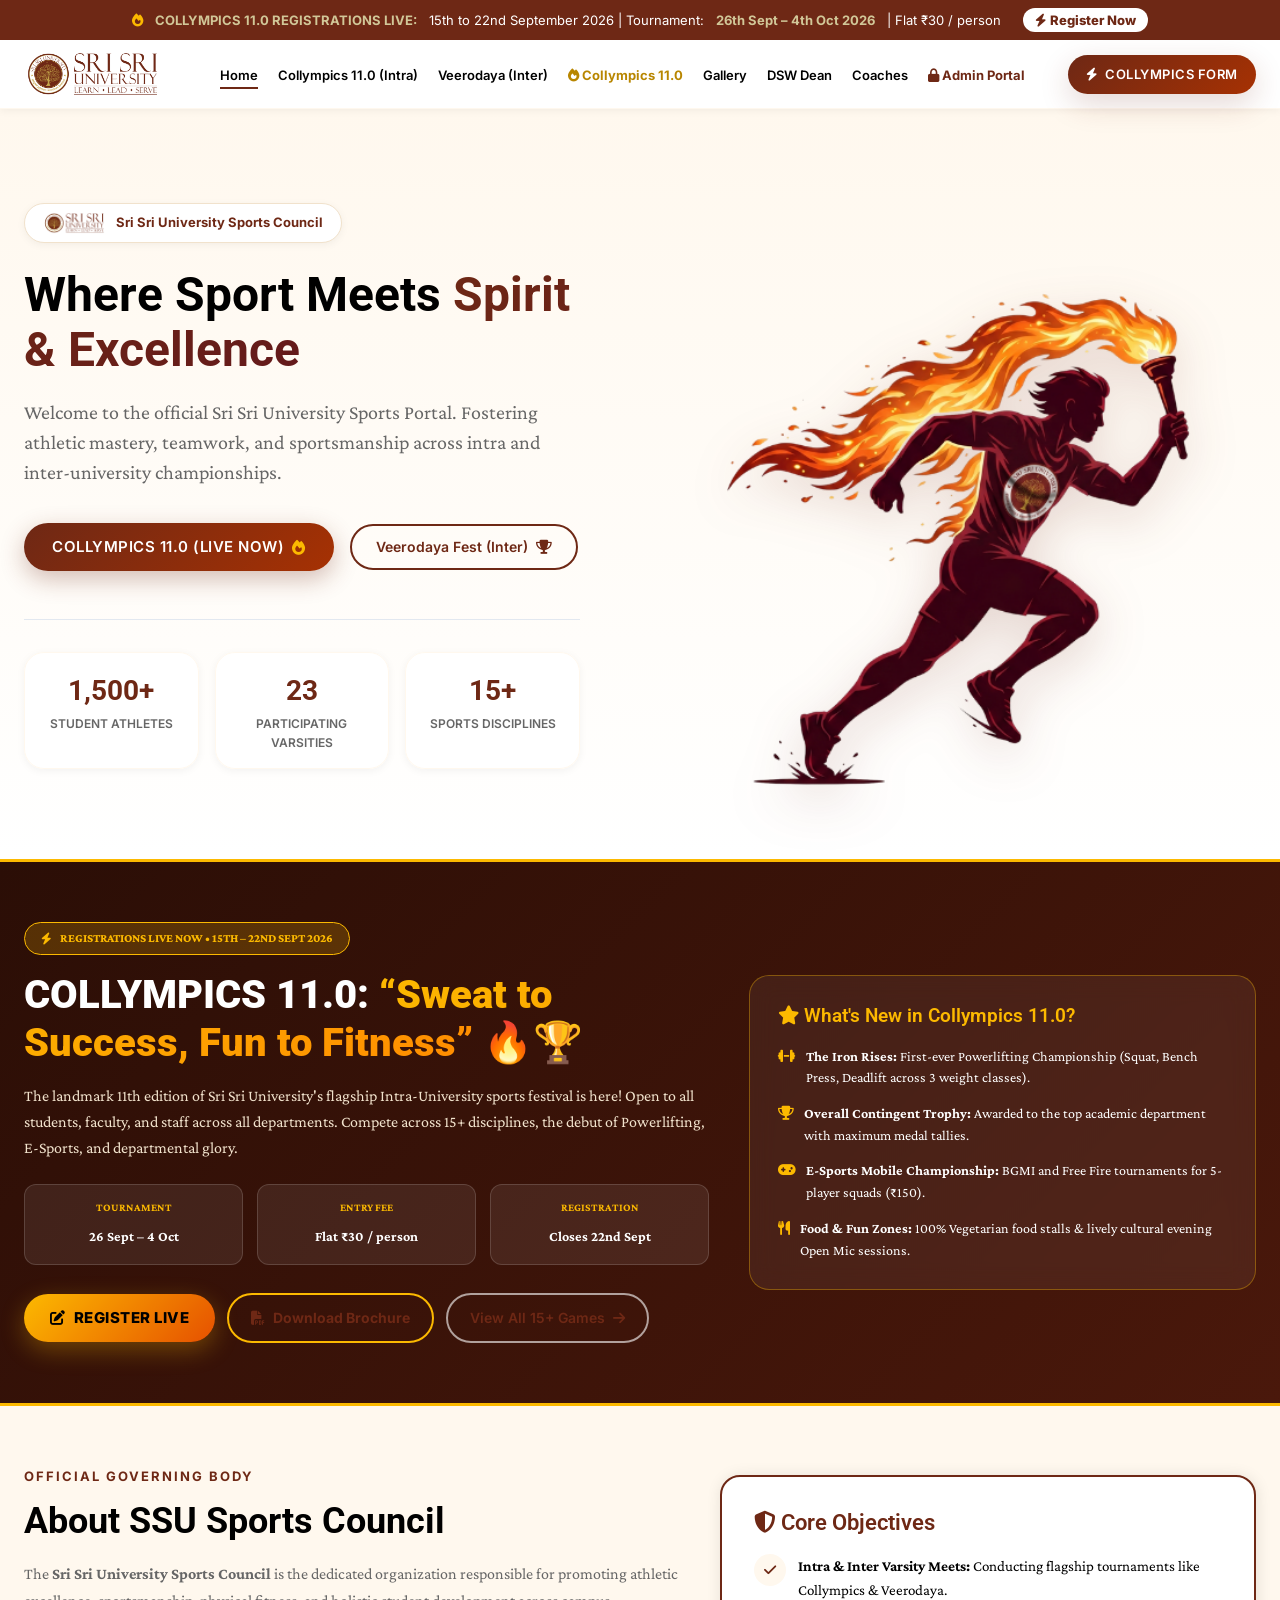
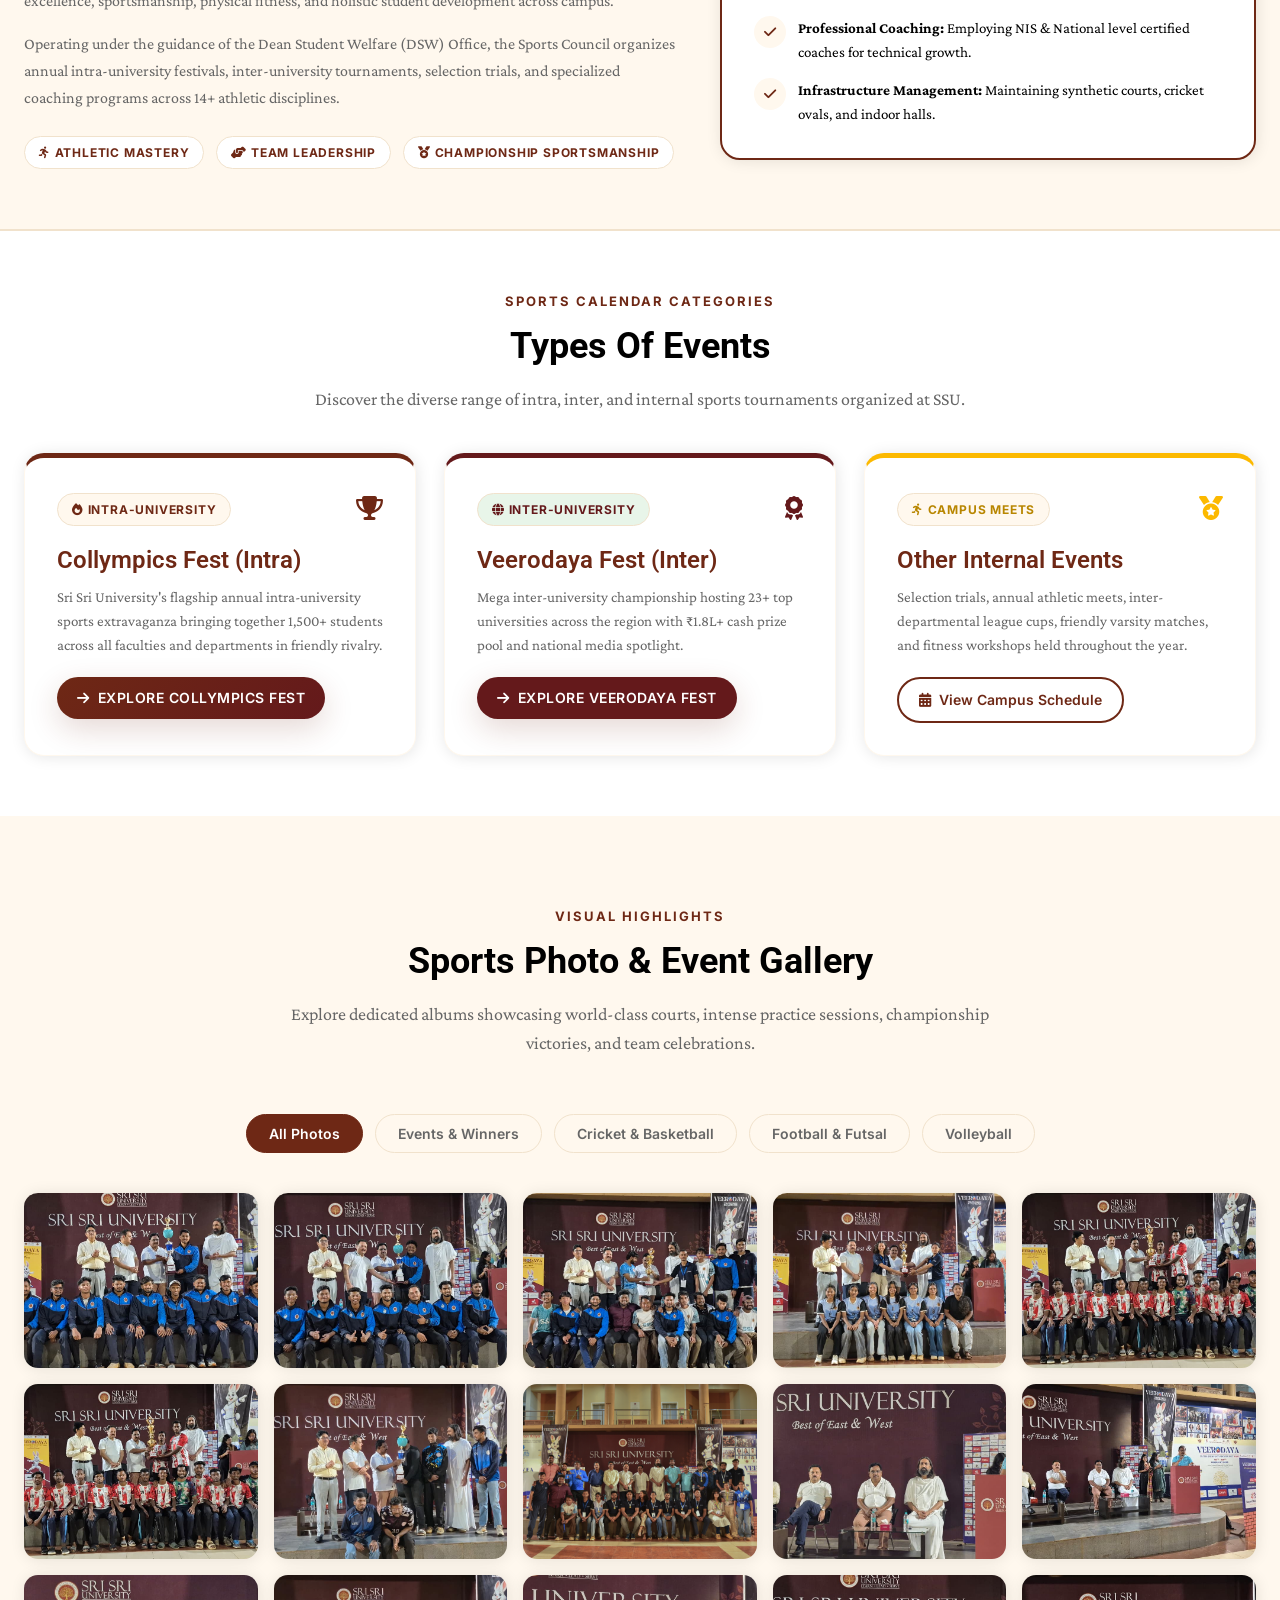
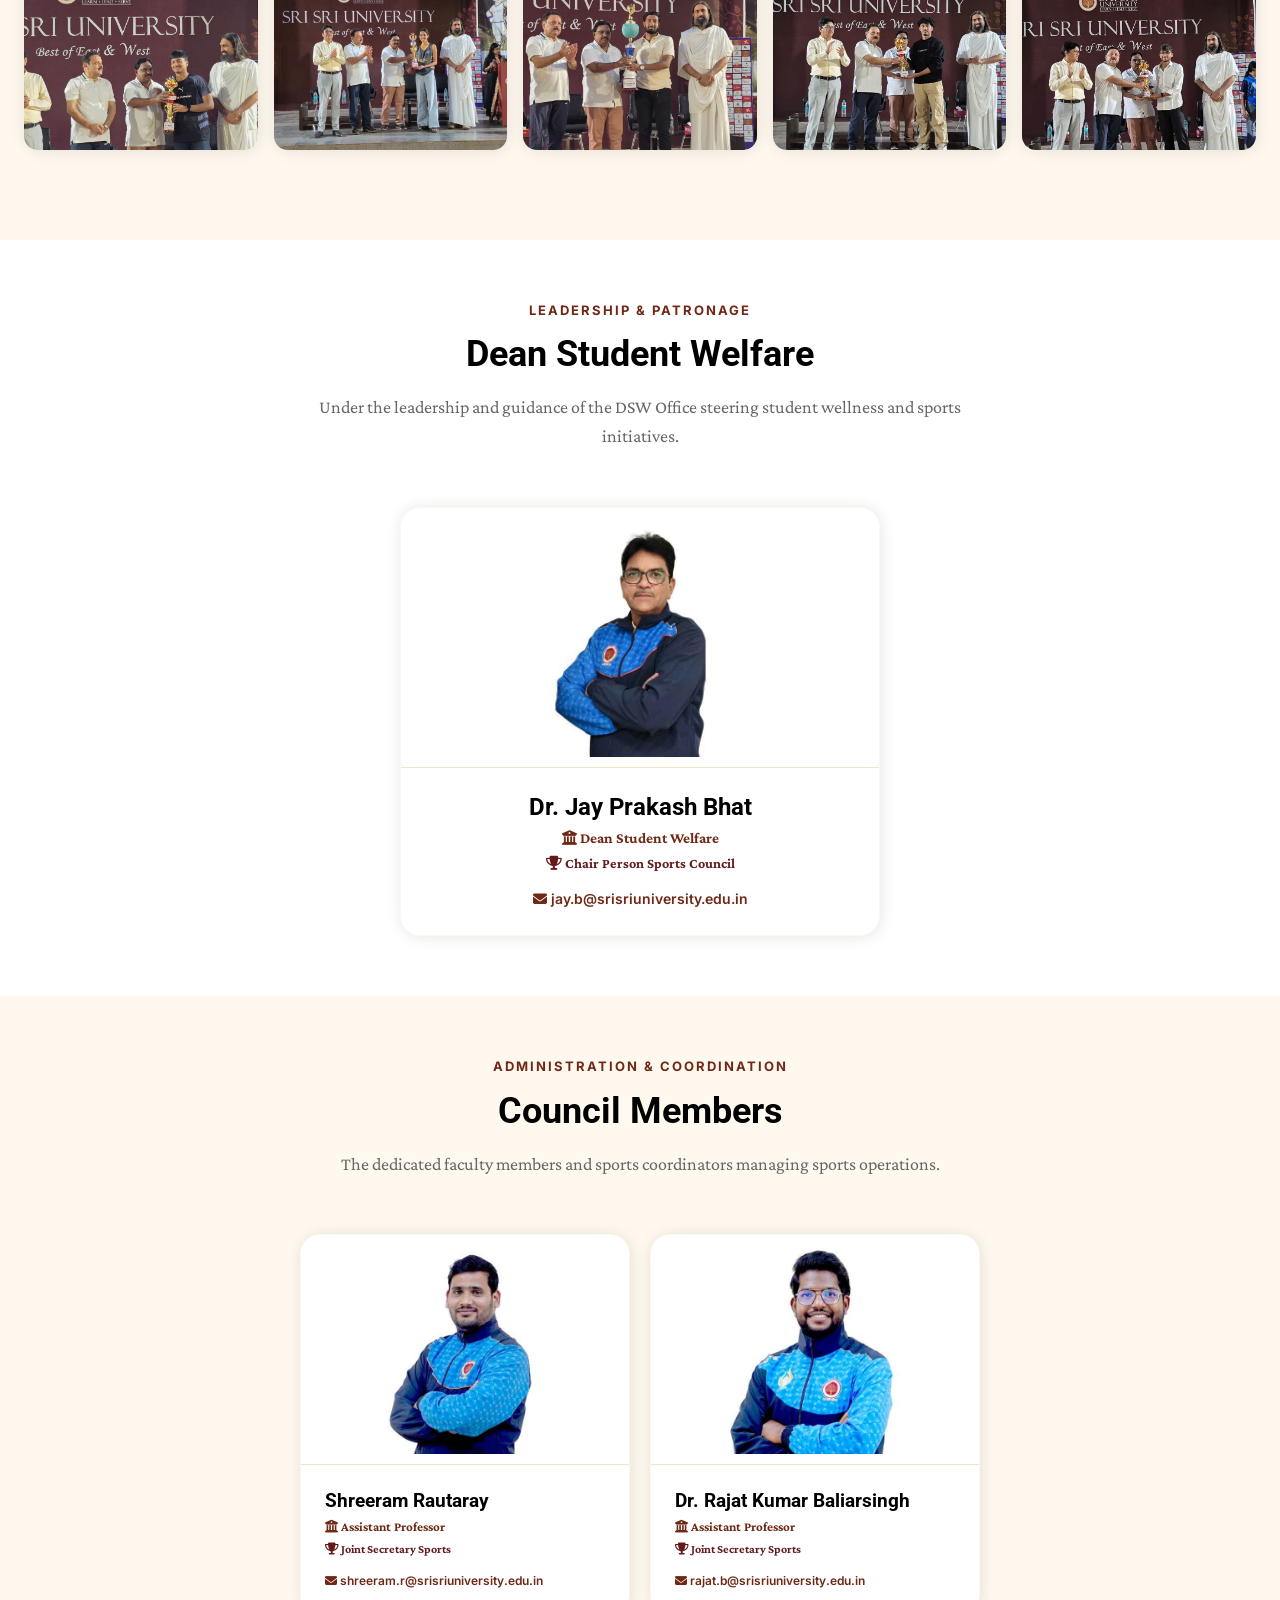
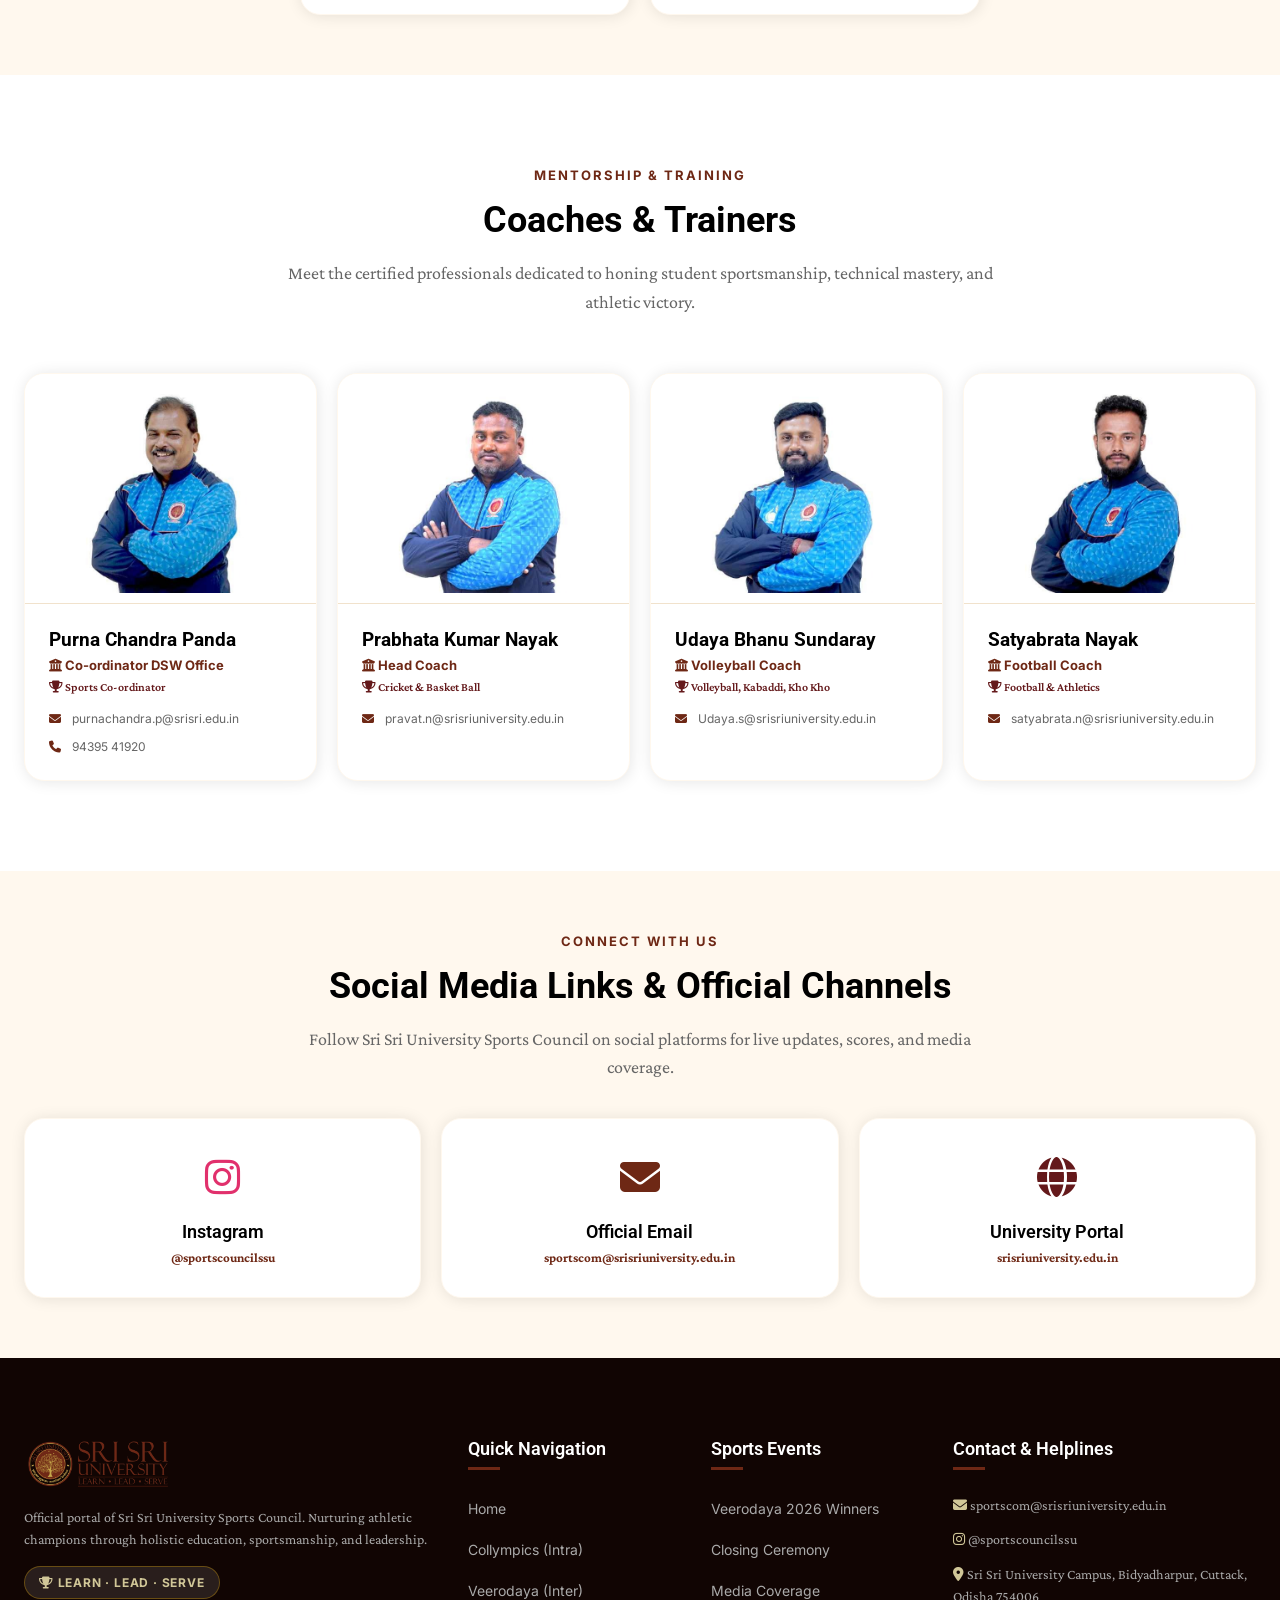
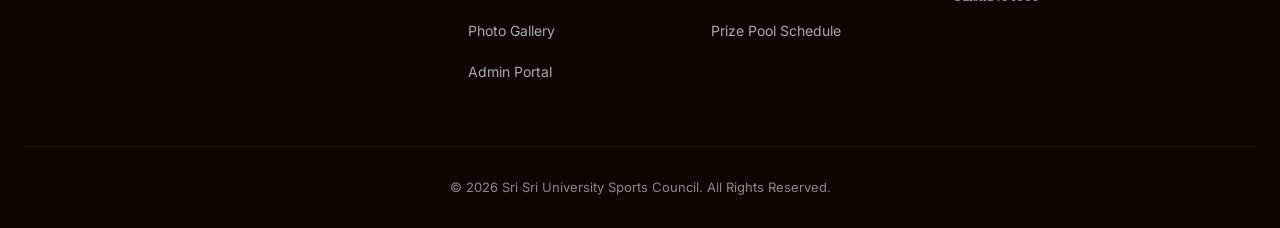
==== commit 48387281: "feat(team): move Purna Chandra Panda to coaches/trainers section, update Prabhata, Udaya Bhanu, and " ====
--- a/index.html
+++ b/index.html
@@ -363,7 +363,7 @@
           <h2 class="section-title">Council Members</h2>
           <p class="section-description">The dedicated faculty members and sports coordinators managing sports operations.</p>
         </div>
-        <div class="core-grid">
+        <div class="core-grid" style="max-width: 680px; margin: 0 auto;">
           <!-- Shreeram Rautaray -->
           <div class="core-card">
             <div class="core-photo-wrapper">
@@ -401,27 +401,6 @@
               <div class="core-info-text">
                 <p style="margin: 0; font-size: 12px; font-weight: 600; color: var(--color-primary);">
                   <i class="fas fa-envelope"></i> rajat.b@srisriuniversity.edu.in
-                </p>
-              </div>
-            </div>
-          </div>
-
-          <!-- Purna Chandra Panda -->
-          <div class="core-card">
-            <div class="core-photo-wrapper">
-              <img src="profile photos/Purnachandra Panda.jpg" class="core-photo" alt="Purna Chandra Panda">
-            </div>
-            <div class="core-details">
-              <h4 style="font-size: 19px; font-weight: 700; margin-bottom: 4px;">Purna Chandra Panda</h4>
-              <div style="color: var(--color-primary); font-weight: 700; font-size: 13px; margin-bottom: 2px;">
-                <i class="fas fa-university"></i> Co-ordinator DSW Office
-              </div>
-              <div style="color: var(--color-secondary); font-weight: 700; font-size: 12px; margin-bottom: 12px;">
-                <i class="fas fa-trophy"></i> Sports Co-ordinator
-              </div>
-              <div class="core-info-text">
-                <p style="margin: 0; font-size: 12px; font-weight: 600; color: var(--color-primary);">
-                  <i class="fas fa-envelope"></i> purnachandra.p@srisri.edu.in
                 </p>
               </div>
             </div>
--- a/css/main.css
+++ b/css/main.css
@@ -1244,3 +1244,23 @@
     transform: translateY(0);
   }
 }
+
+/* Collympics Hero Strip & Mobile Center Alignment */
+@media (max-width: 768px) {
+  .hero-collympics-strip-container {
+    justify-content: center !important;
+    text-align: center !important;
+    flex-direction: column !important;
+    gap: 14px !important;
+  }
+  .hero-strip-info,
+  .hero-strip-actions,
+  .fees-summary-top,
+  .fees-summary-bottom {
+    justify-content: center !important;
+    text-align: center !important;
+    width: 100% !important;
+  }
+}
+
+
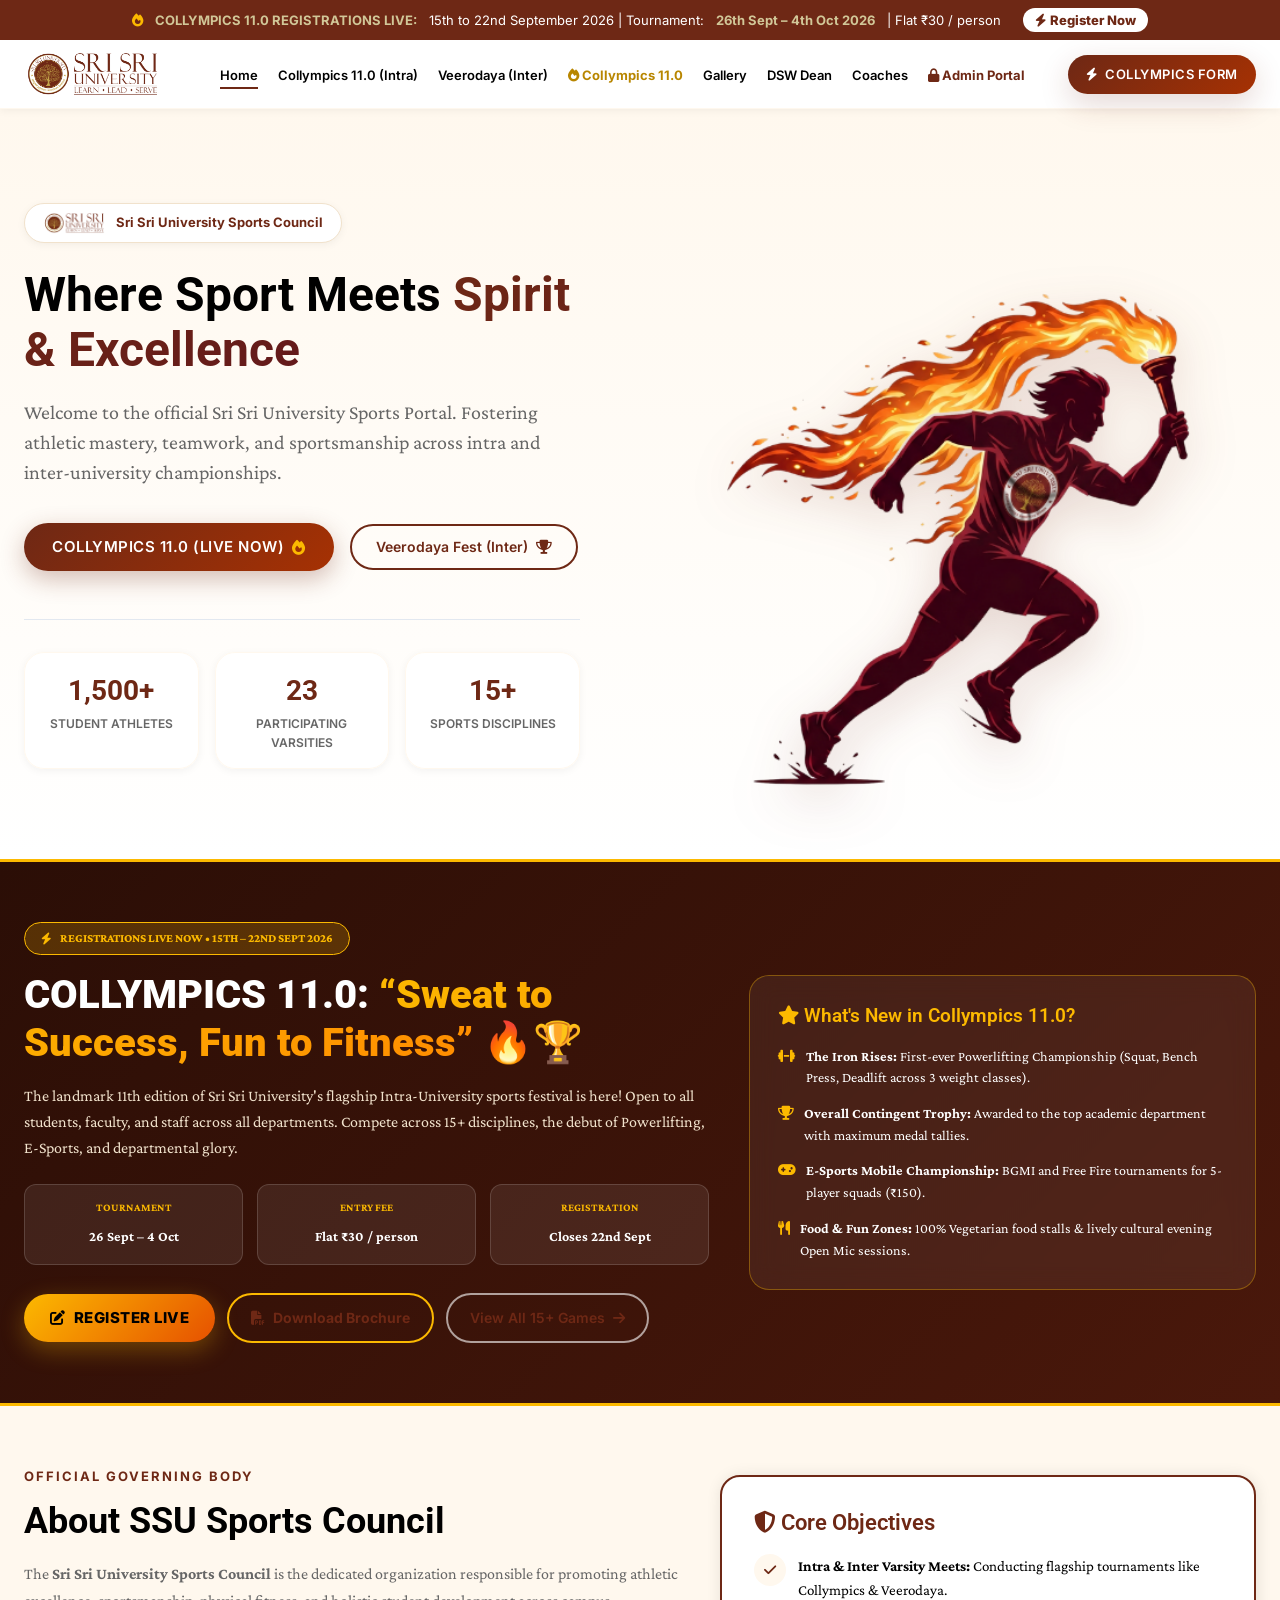
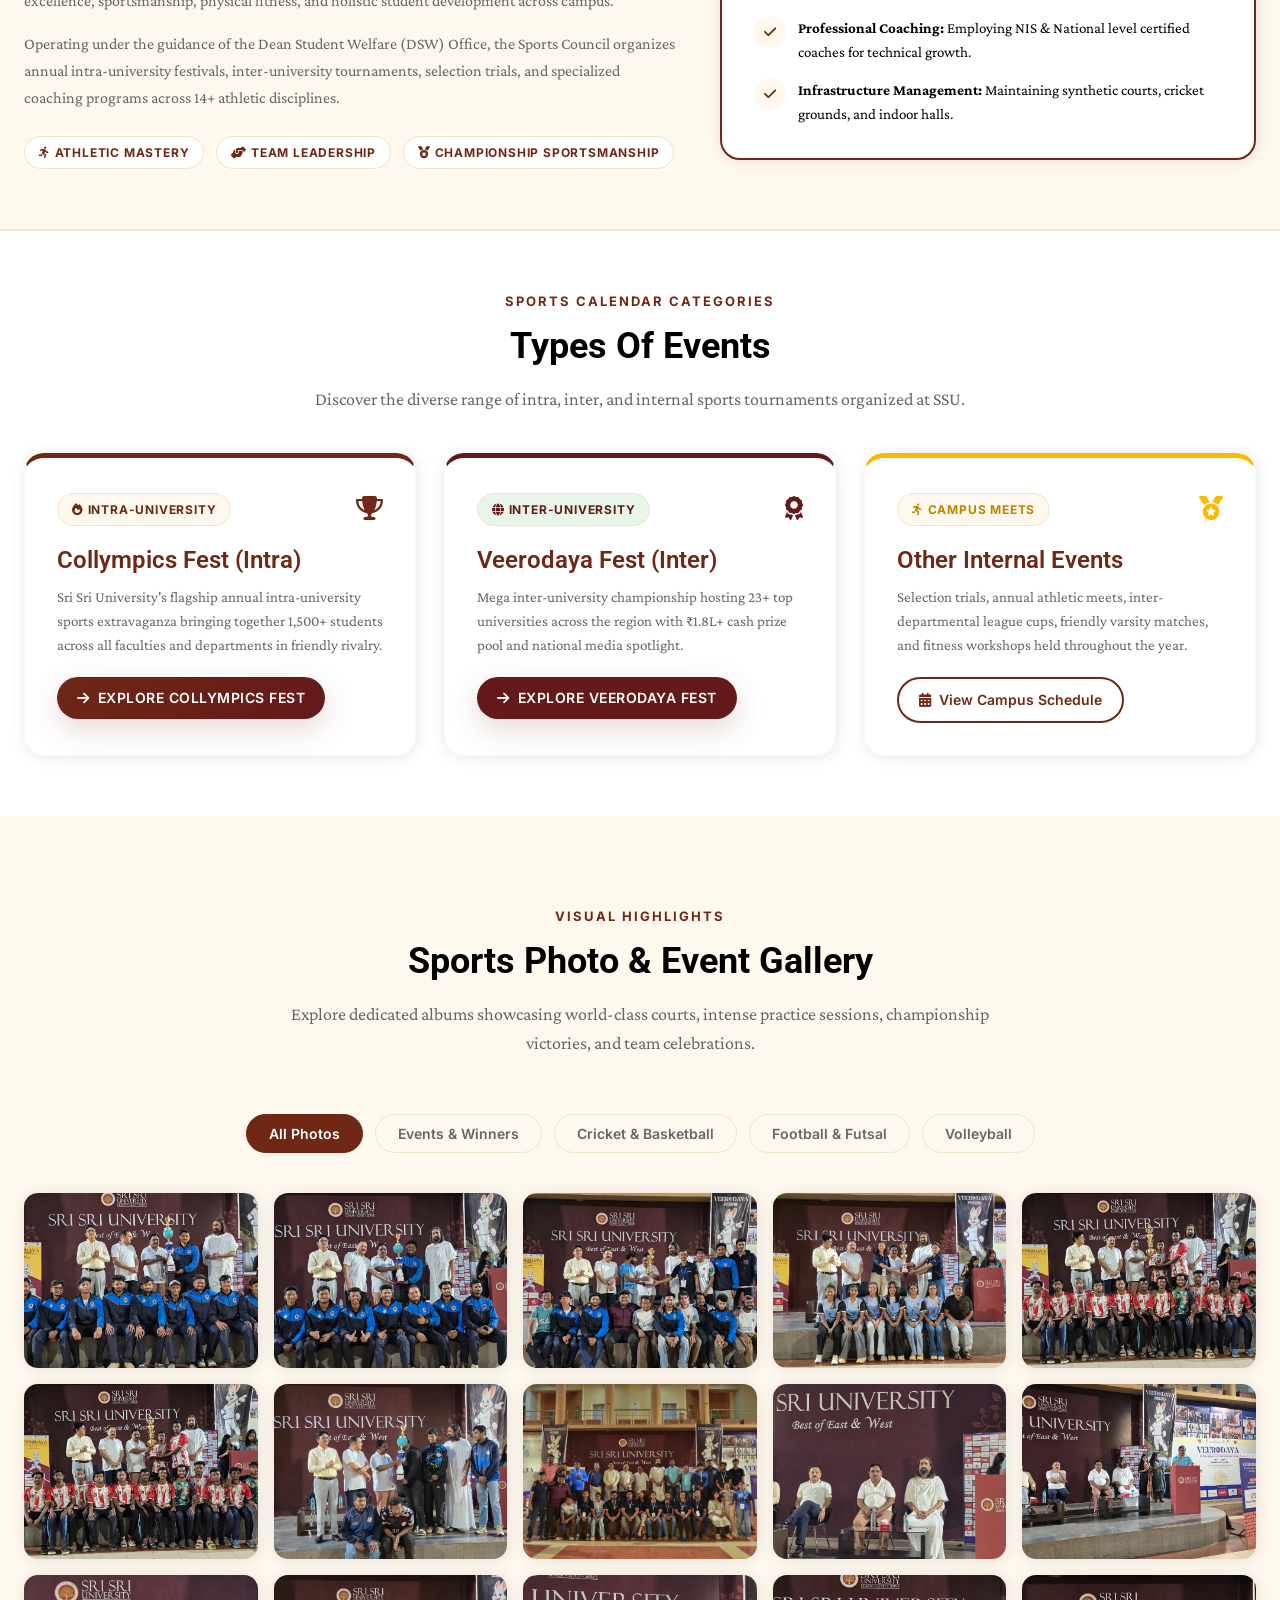
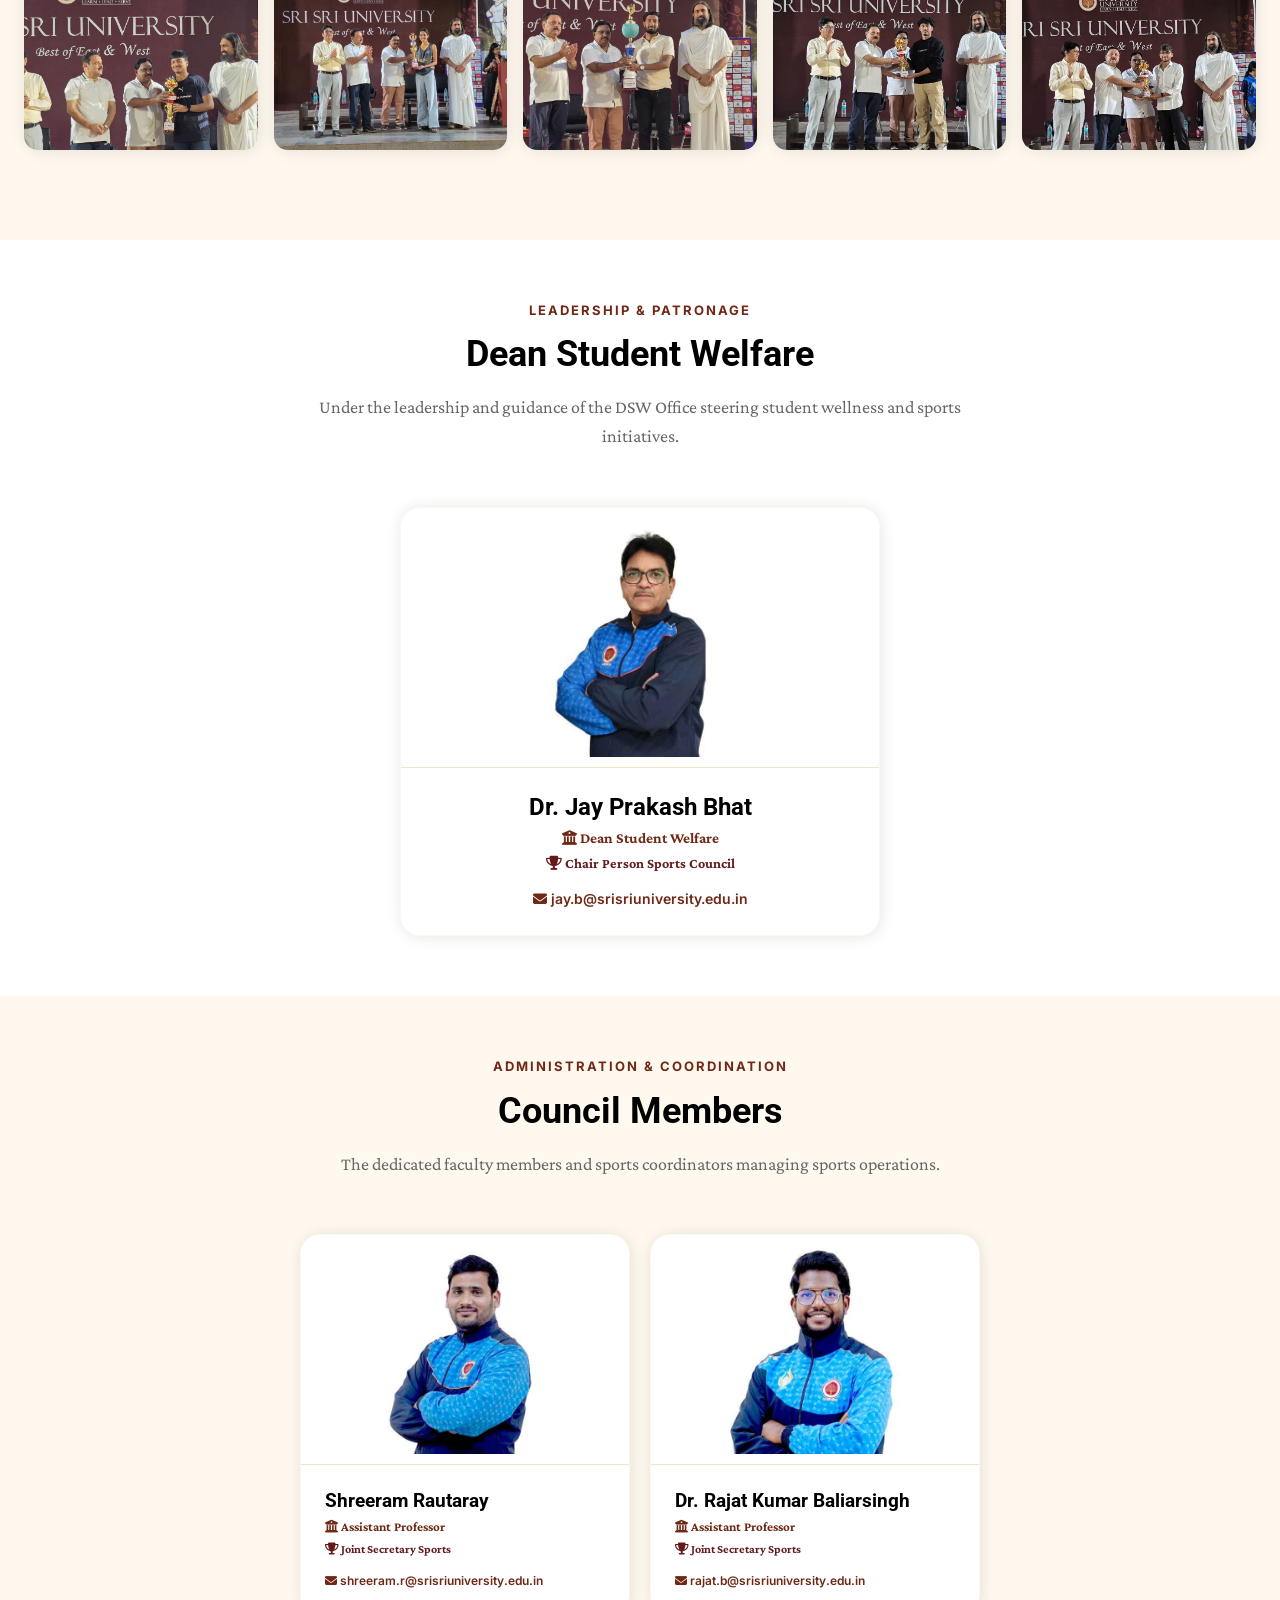
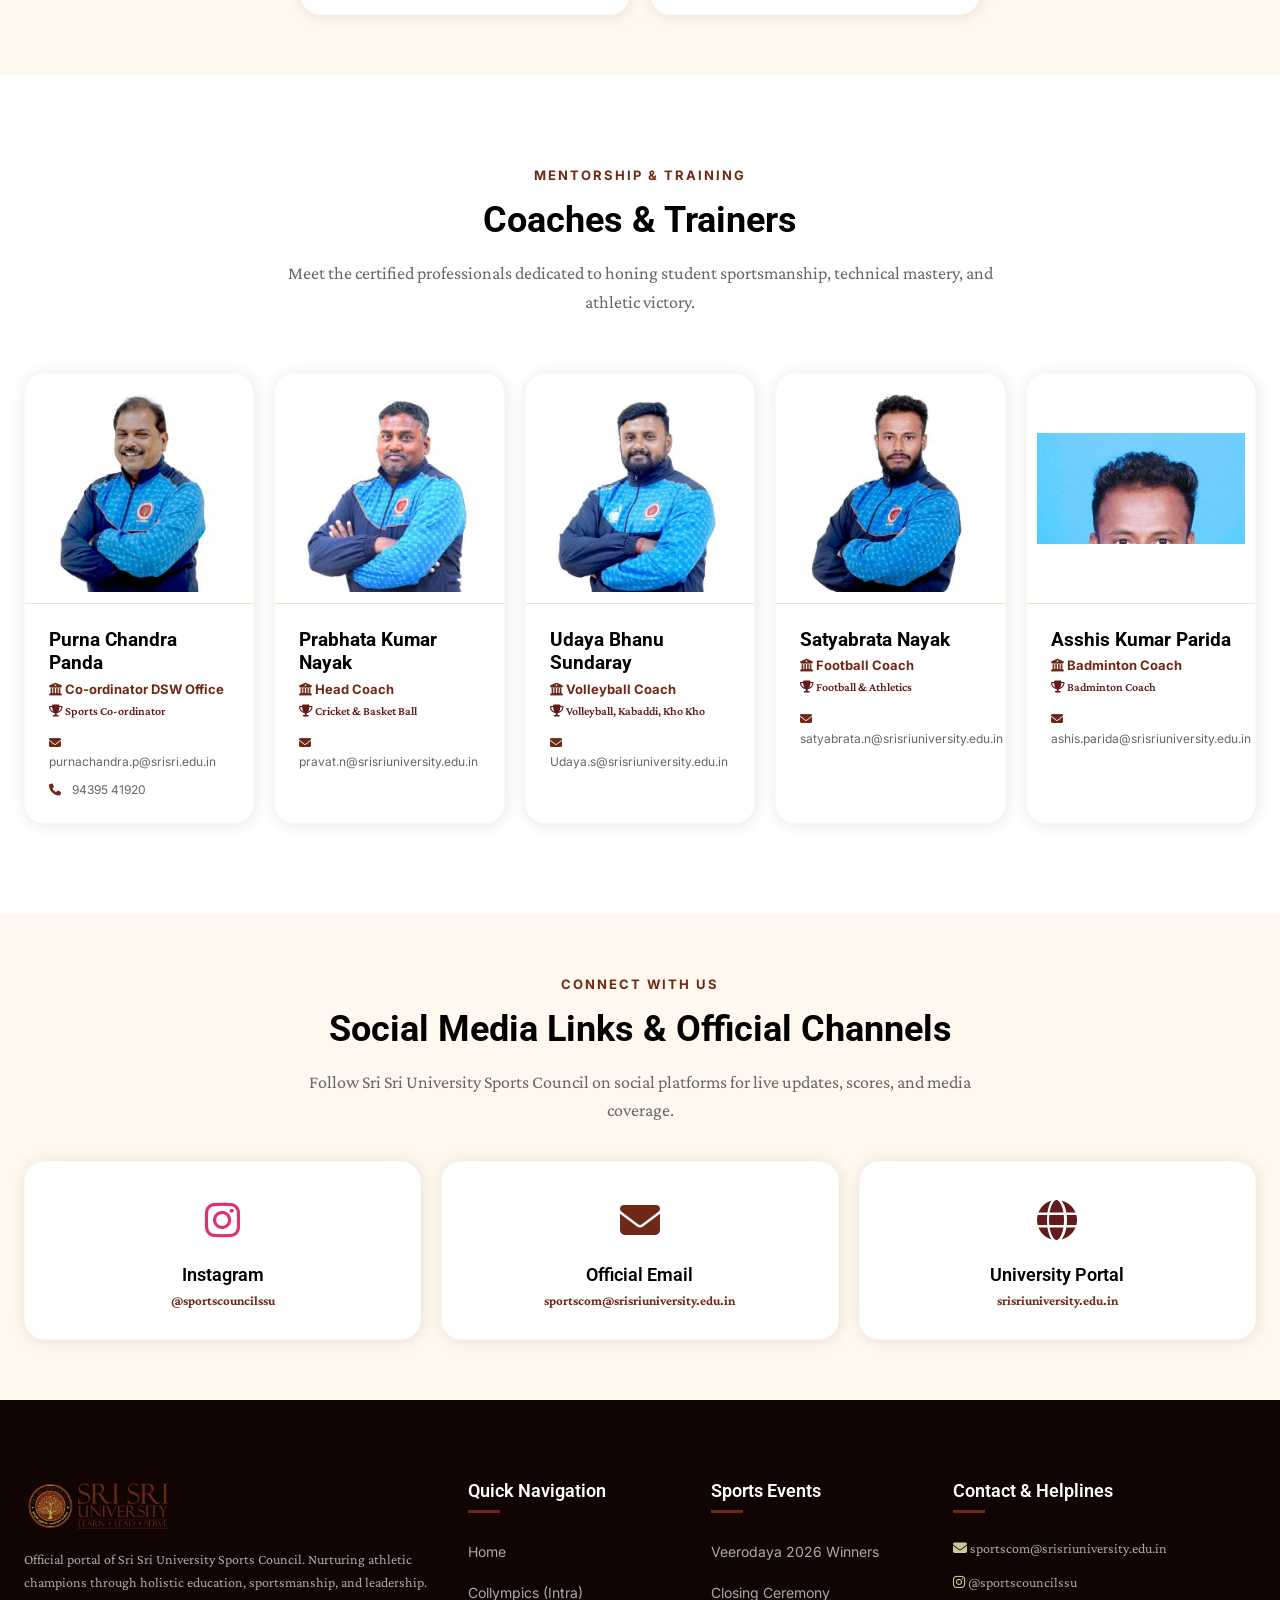
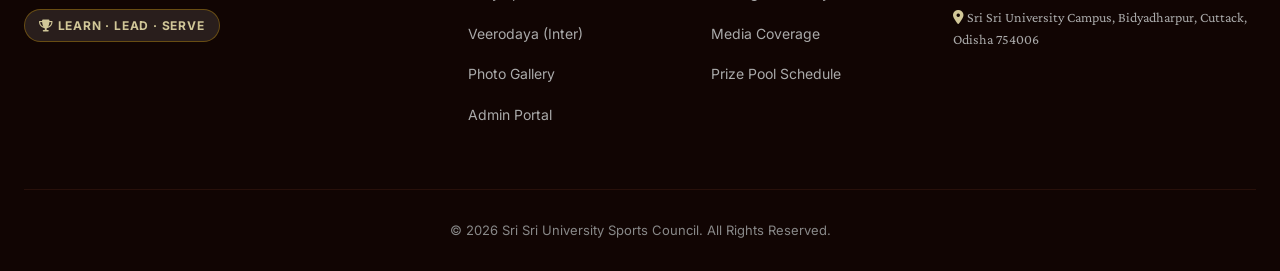
==== commit 0b9c7c3e: "fix(venues): update venue name from Oval Ground to Overall Ground" ====
--- a/index.html
+++ b/index.html
@@ -227,7 +227,7 @@
               </li>
               <li style="display: flex; align-items: flex-start; gap: 12px; font-size: 15px; color: var(--color-text);">
                 <div style="width: 32px; height: 32px; background: #fff8ee; border-radius: 50%; display: flex; align-items: center; justify-content: center; color: var(--color-primary); font-size: 14px; flex-shrink: 0;"><i class="fas fa-check"></i></div>
-                <span><strong>Infrastructure Management:</strong> Maintaining synthetic courts, cricket ovals, and indoor halls.</span>
+                <span><strong>Infrastructure Management:</strong> Maintaining synthetic courts, cricket grounds, and indoor halls.</span>
               </li>
             </ul>
           </div>
--- a/css/main.css
+++ b/css/main.css
@@ -936,11 +936,12 @@
 /* Mobile Devices & Small Tablets (577px - 768px) */
 @media (max-width: 768px) {
   .top-announcement-bar {
-    font-size: 12px;
-  }
-  .top-announcement-bar a {
-    display: inline-block;
-    margin-top: 4px;
+    display: none !important;
+    visibility: hidden !important;
+    height: 0 !important;
+    padding: 0 !important;
+    margin: 0 !important;
+    overflow: hidden !important;
   }
   .header-container {
     padding: 12px 16px;
@@ -1183,10 +1184,12 @@
 
   /* Top Announcement Bar */
   .top-announcement-bar {
-    padding: 8px 12px !important;
-    font-size: 11px !important;
-    text-align: center !important;
-    line-height: 1.4 !important;
+    display: none !important;
+    visibility: hidden !important;
+    height: 0 !important;
+    padding: 0 !important;
+    margin: 0 !important;
+    overflow: hidden !important;
   }
 
   /* Admin Portal Responsive Tabs & Navigation */
@@ -1261,6 +1264,25 @@
     text-align: center !important;
     width: 100% !important;
   }
-}
-
-
+
+  /* Mobile Text Justification for Card Descriptions, Lists & Guidelines */
+  .card-ssu p,
+  .card-ssu ol li,
+  .card-ssu ul li,
+  .card-description,
+  #guidelines ol li,
+  #guidelines p,
+  .core-card p,
+  .coach-card p,
+  .sports-card p {
+    text-align: justify !important;
+    text-justify: inter-word !important;
+  }
+
+  #guidelines ol {
+    padding-left: 18px !important;
+  }
+}
+
+
+
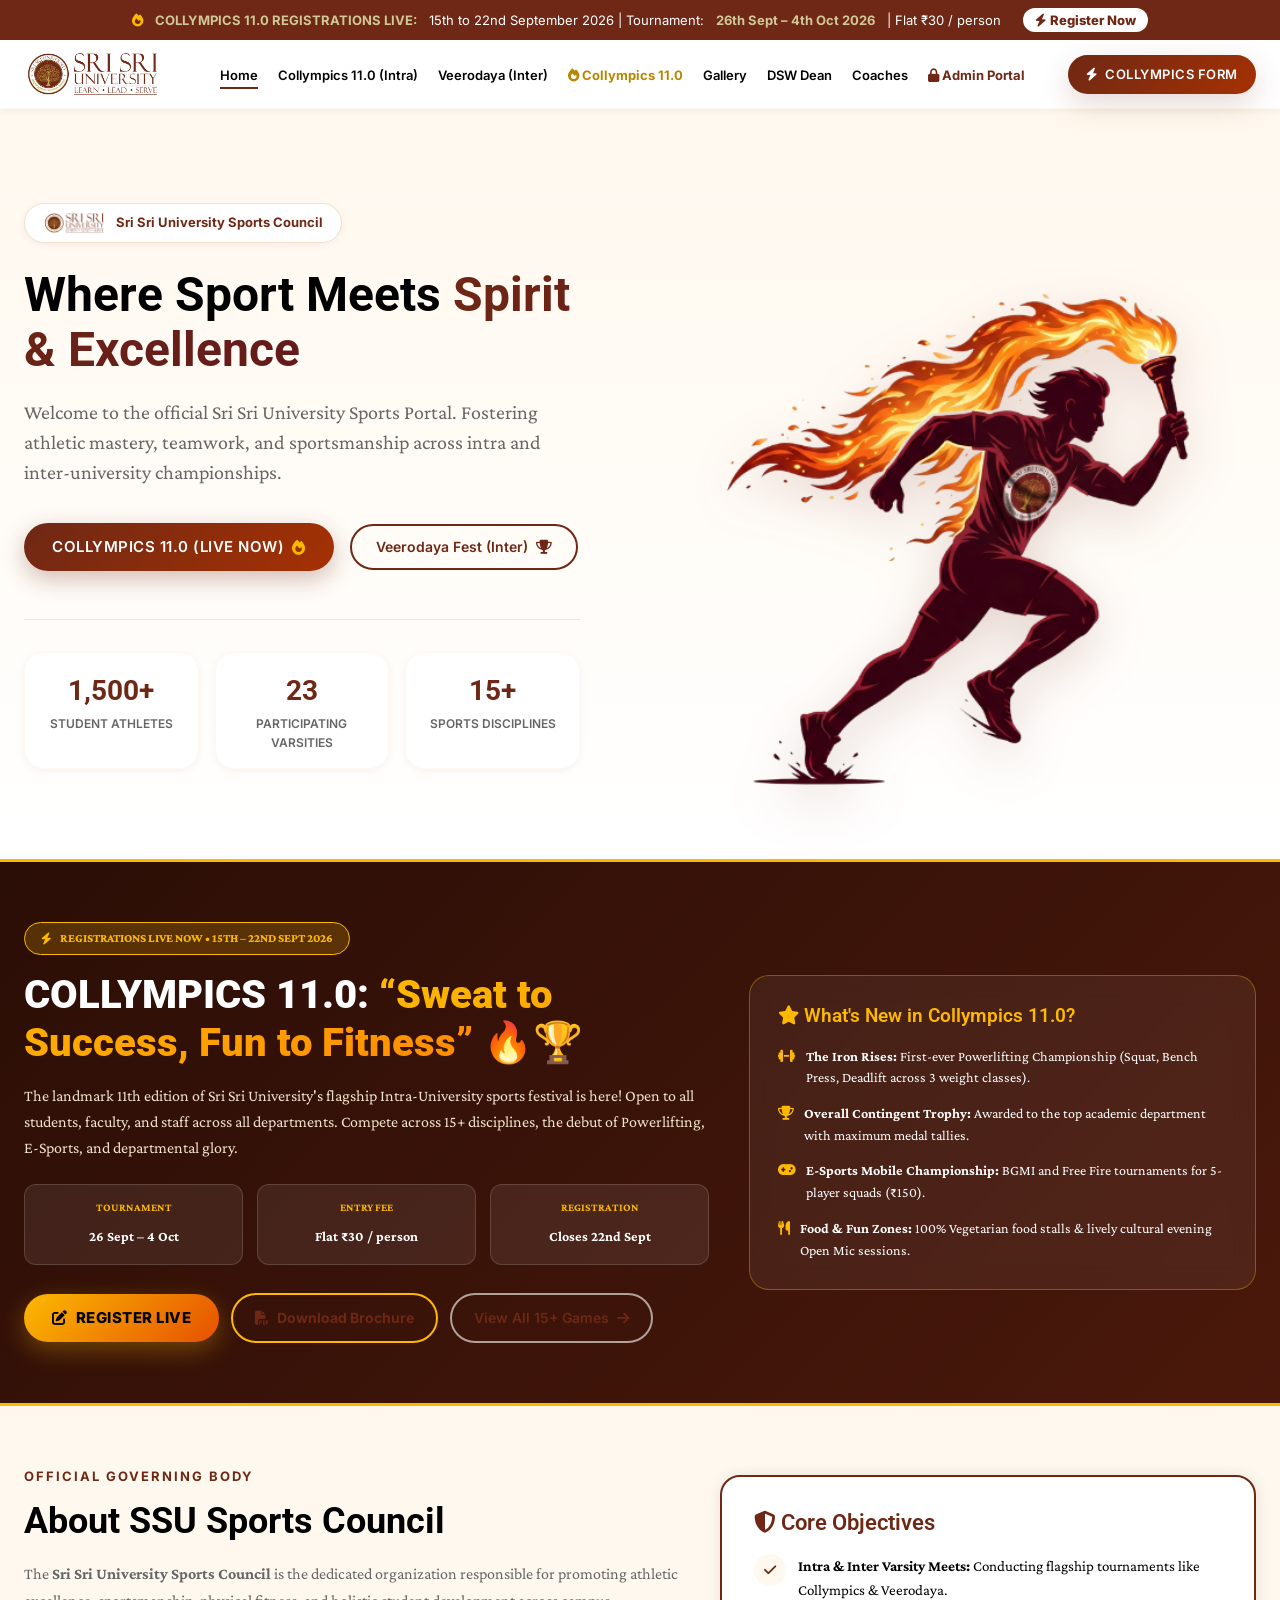
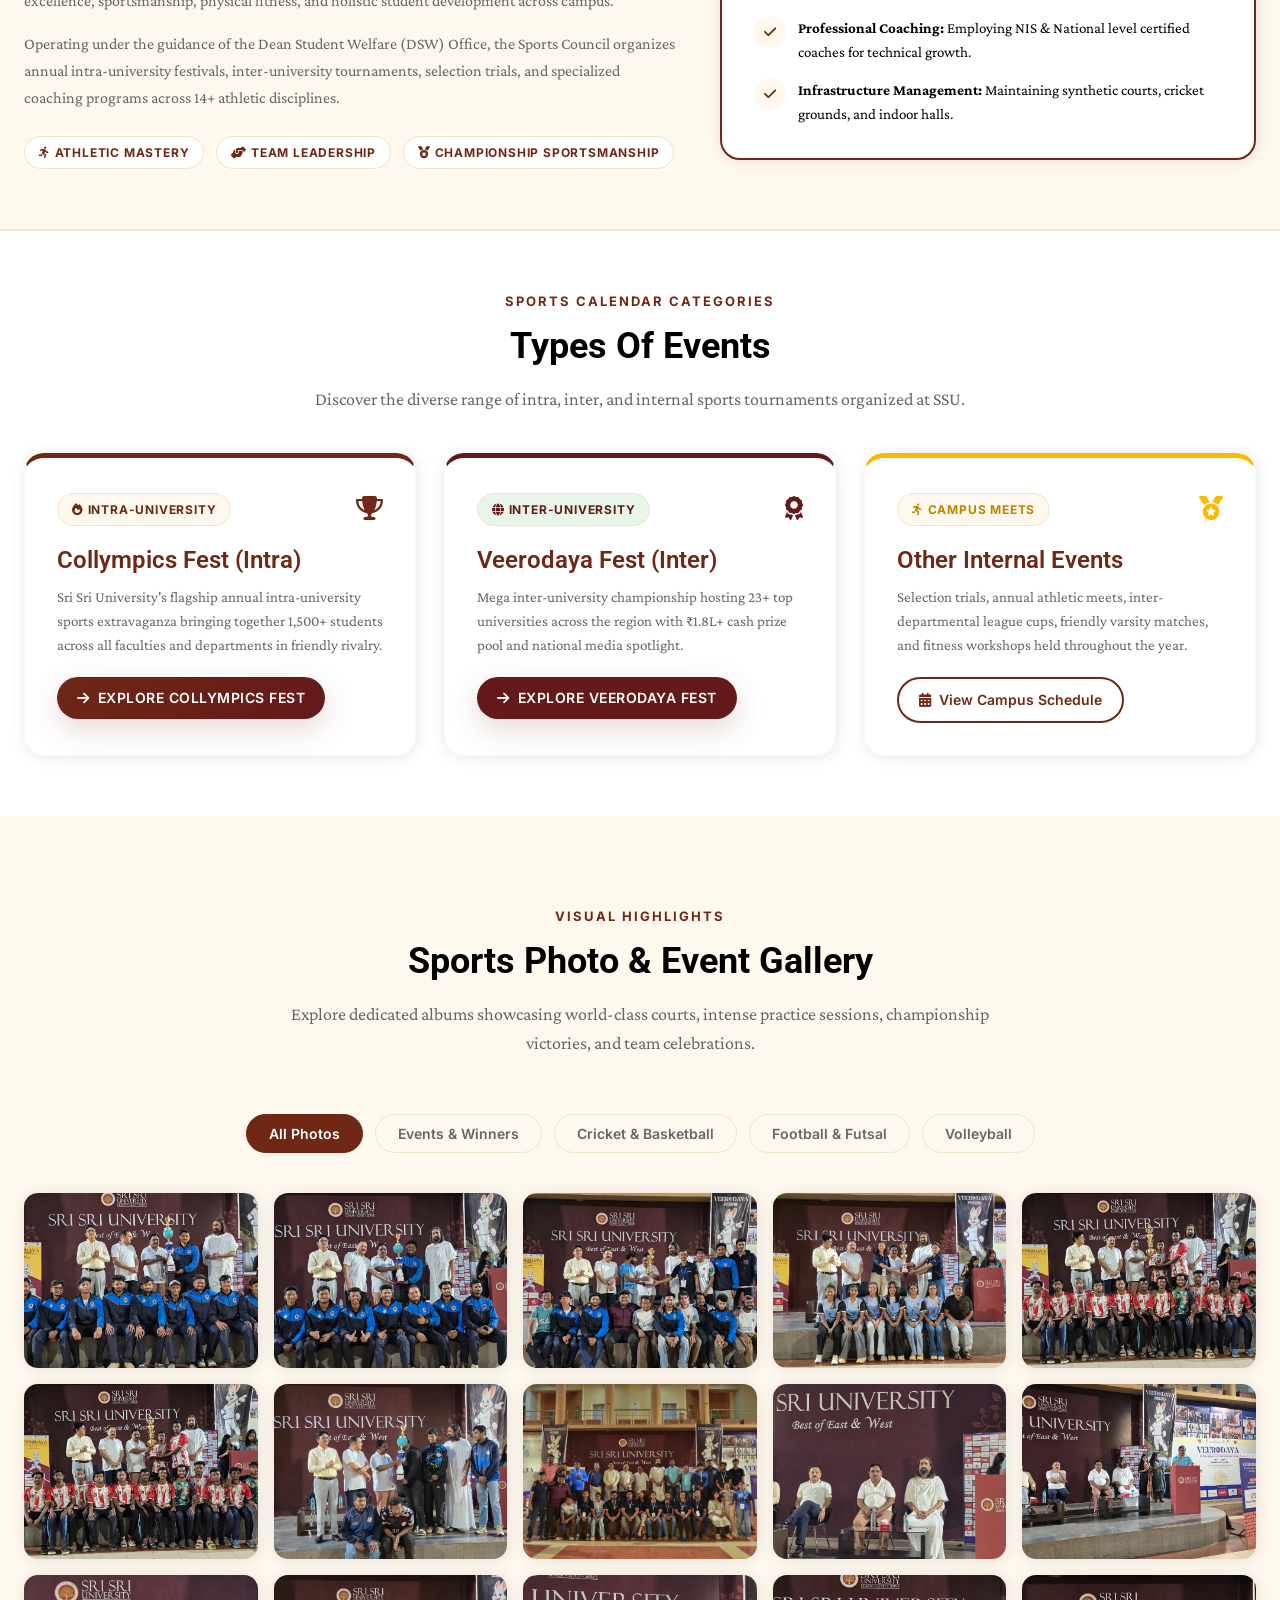
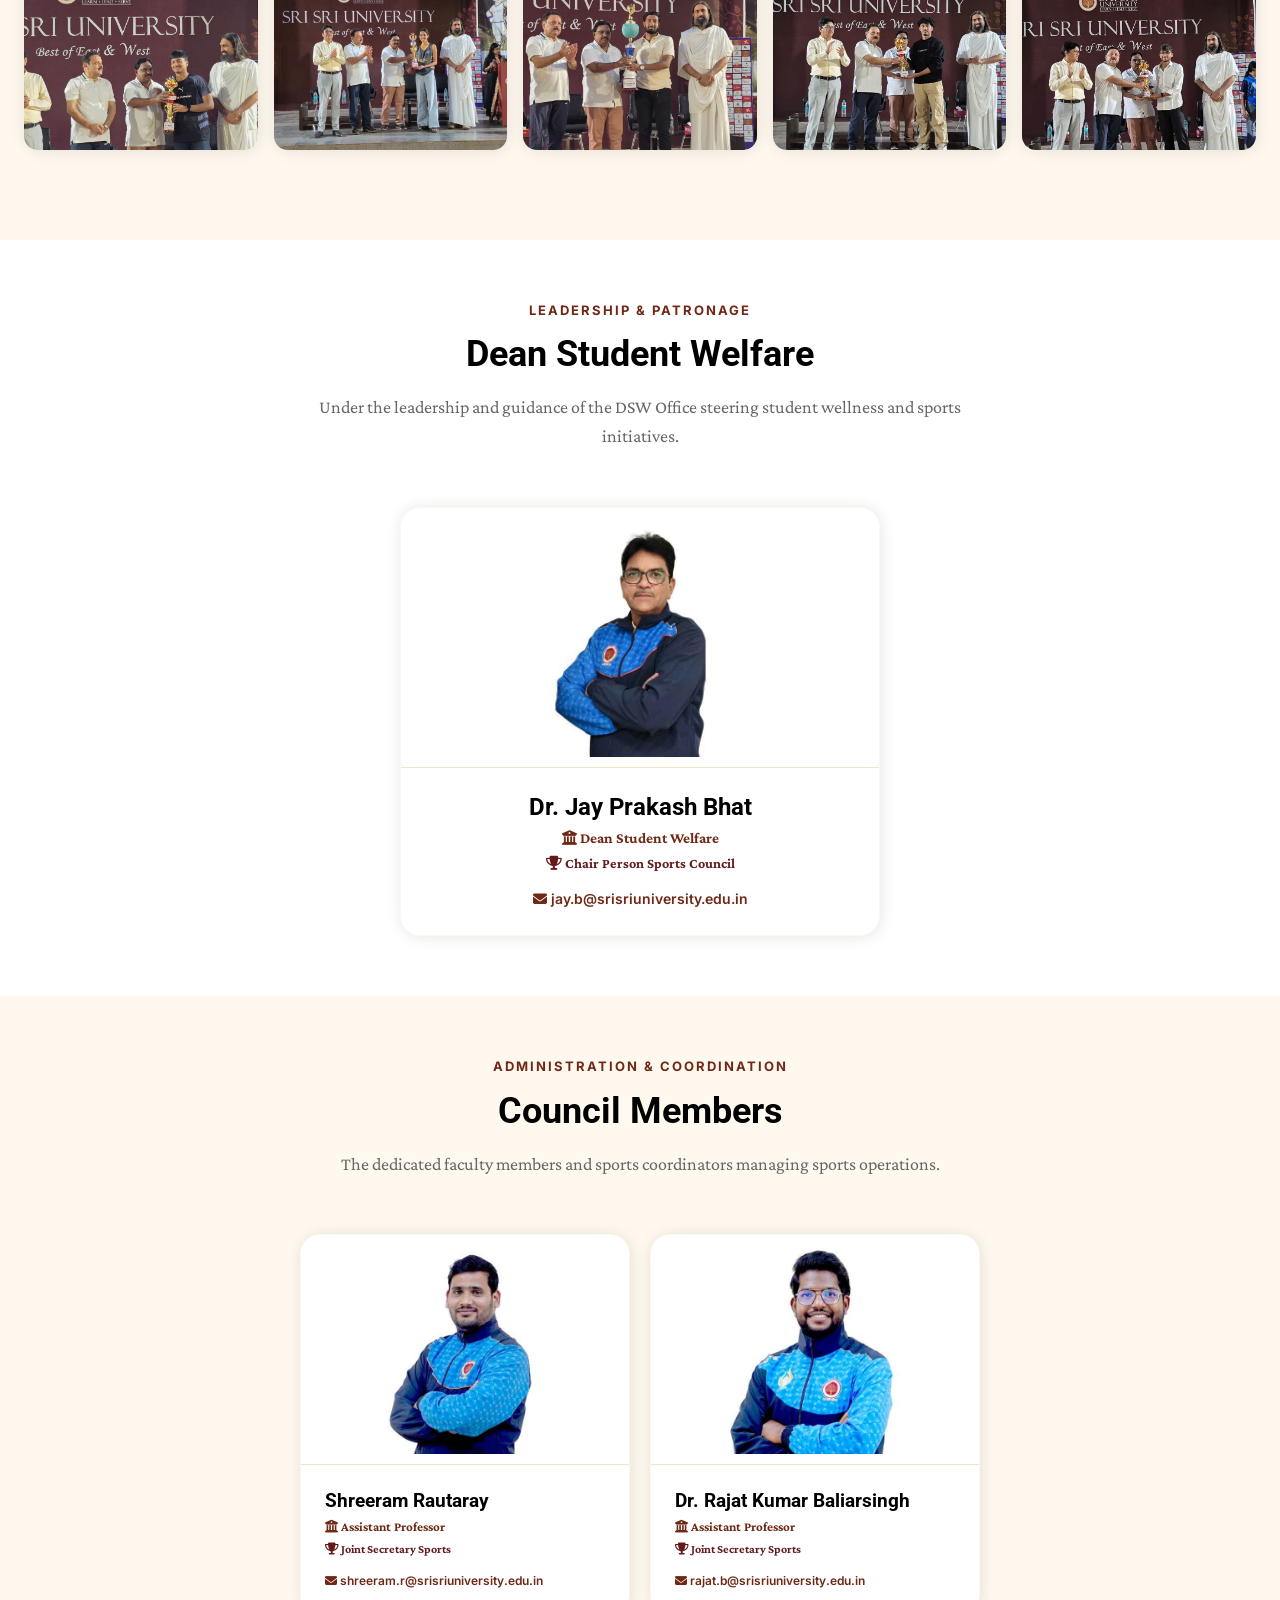
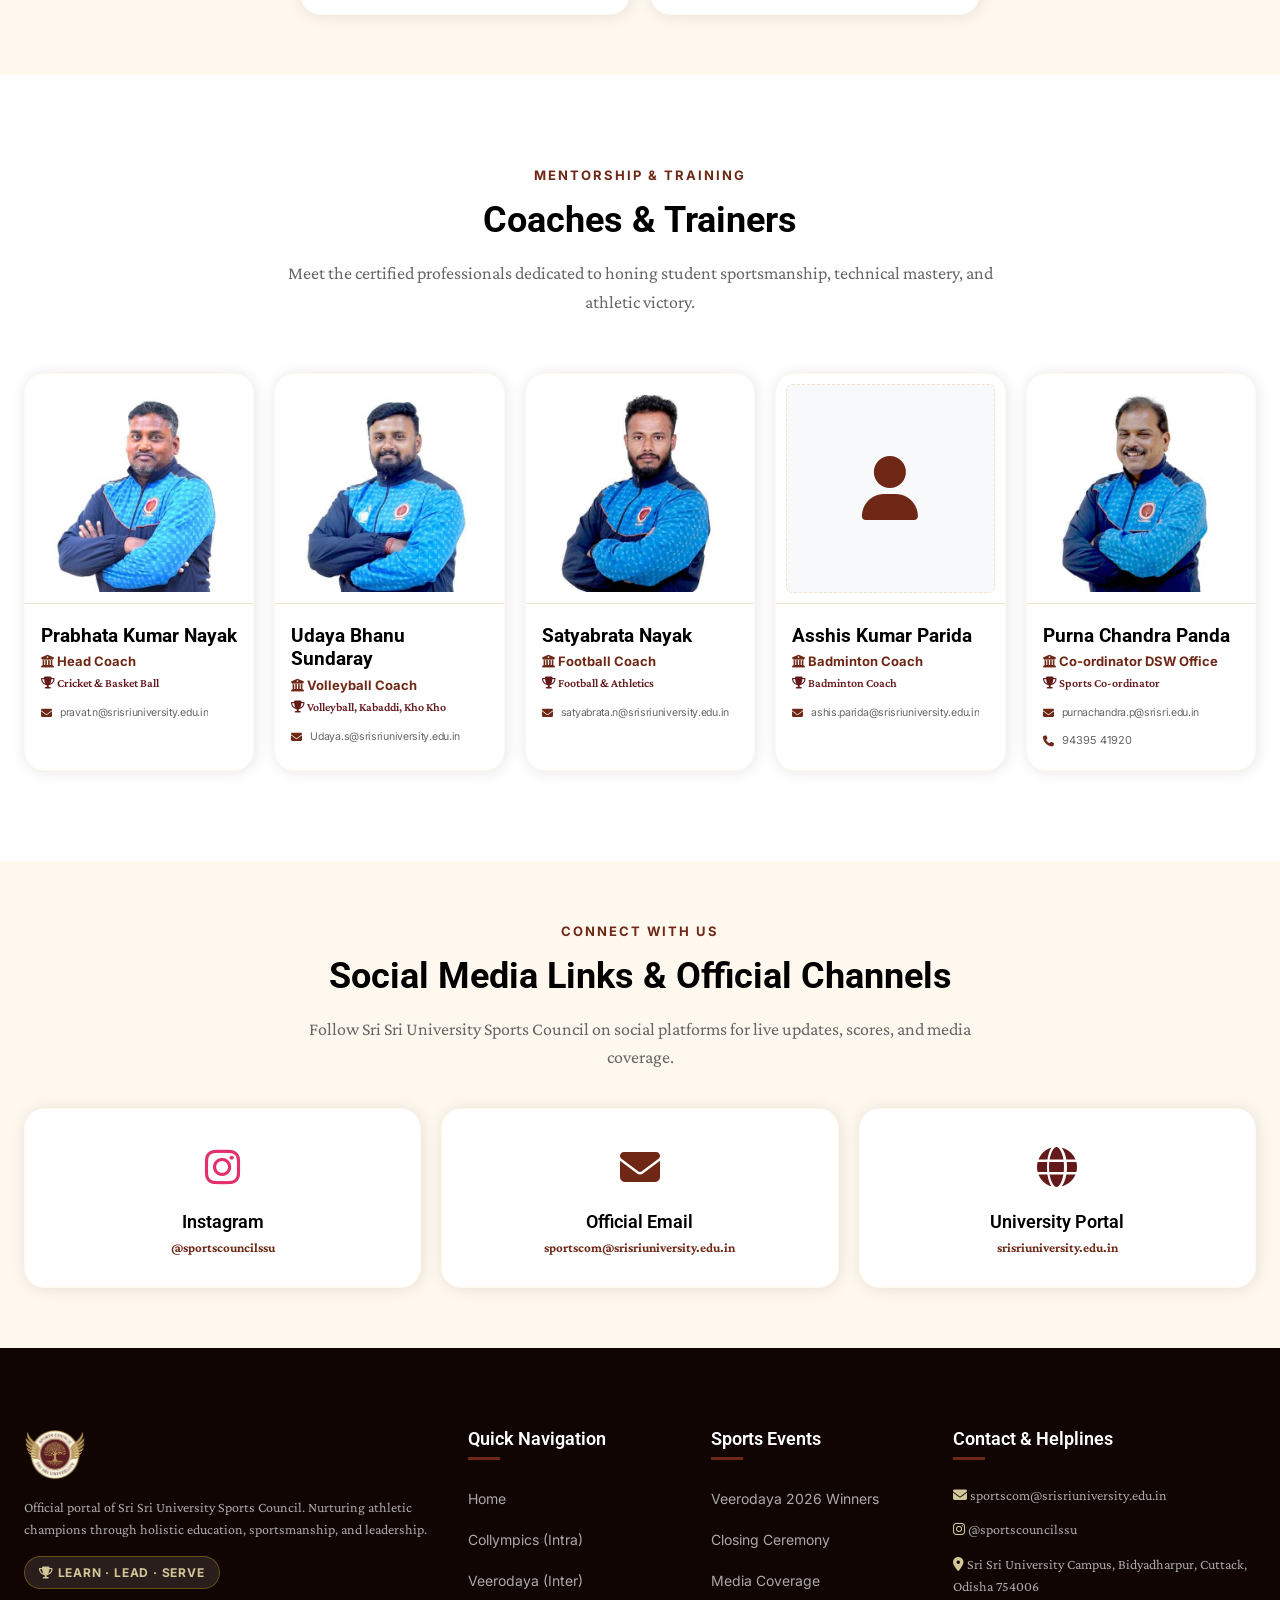
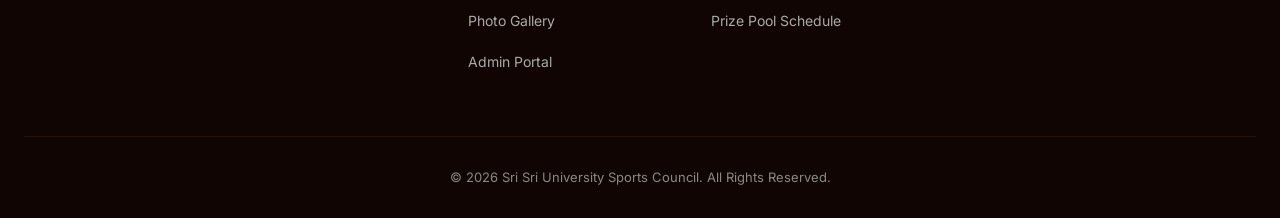
==== commit b38f7d84: "feat(collympics): apply new full-width hero banner, unify rich footers, optimize mobile header & but" ====
--- a/index.html
+++ b/index.html
@@ -144,16 +144,20 @@
               </div>
             </div>
 
-            <div style="display: flex; gap: 12px; align-items: center; flex-wrap: wrap;">
-              <a href="https://app.srisriuniversity.edu.in/collympic-2026/" target="_blank" rel="noopener" class="btn-primary" style="background: linear-gradient(135deg, #fcb900, #e65100); color: #000000 !important; font-weight: 800; padding: 12px 26px; border-radius: 30px; font-size: 15px; box-shadow: 0 8px 24px rgba(252,185,0,0.3);">
-                <i class="fas fa-edit"></i> Register Live
-              </a>
-              <a href="assets/collympics_11_brochure.pdf" download="Collympics_11_SSU_Brochure.pdf" target="_blank" class="btn-outline" style="border-color: #fcb900; color: #fcb900; padding: 12px 22px; border-radius: 30px; font-size: 14px; font-weight: 700; display: inline-flex; align-items: center; gap: 8px;">
-                <i class="fas fa-file-pdf"></i> <span>Download Brochure</span>
-              </a>
-              <a href="intra-university.html" class="btn-outline" style="border-color: rgba(255,255,255,0.6); color: #ffffff; padding: 12px 22px; border-radius: 30px; font-size: 14px;">
-                <span>View All 15+ Games</span> <i class="fas fa-arrow-right"></i>
-              </a>
+            <div class="collympics-banner-buttons">
+              <div class="banner-btn-top">
+                <a href="https://app.srisriuniversity.edu.in/collympic-2026/" target="_blank" rel="noopener" class="btn-primary" style="background: linear-gradient(135deg, #fcb900, #e65100); color: #000000 !important; font-weight: 800; padding: 12px 28px; border-radius: 30px; font-size: 15px; box-shadow: 0 8px 24px rgba(252,185,0,0.3); display: inline-flex; align-items: center; gap: 8px;">
+                  <i class="fas fa-edit"></i> Register Live
+                </a>
+              </div>
+              <div class="banner-btns-bottom">
+                <a href="assets/collympics_11_brochure.pdf" download="Collympics_11_SSU_Brochure.pdf" target="_blank" class="btn-outline" style="border-color: #fcb900; color: #fcb900; padding: 12px 22px; border-radius: 30px; font-size: 14px; font-weight: 700; display: inline-flex; align-items: center; gap: 8px;">
+                  <i class="fas fa-file-pdf"></i> <span>Download Brochure</span>
+                </a>
+                <a href="intra-university.html" class="btn-outline" style="border-color: rgba(255,255,255,0.6); color: #ffffff; padding: 12px 22px; border-radius: 30px; font-size: 14px; display: inline-flex; align-items: center; gap: 8px;">
+                  <span>View All 15+ Games</span> <i class="fas fa-arrow-right"></i>
+                </a>
+              </div>
             </div>
           </div>
 
@@ -481,7 +485,7 @@
     <div class="container-ssu">
       <div class="footer-grid">
         <div class="footer-col">
-          <img src="assets/ssu_logo.png" style="height: 52px; margin-bottom: 16px;" alt="SSU Logo">
+          <img src="assets/ssu_official_logo.png" style="height: 52px; margin-bottom: 16px;" alt="SSU Logo">
           <p style="font-size: 14px; color: #aaa; line-height: 1.6; margin-bottom: 16px;">
             Official portal of Sri Sri University Sports Council. Nurturing athletic champions through holistic education, sportsmanship, and leadership.
           </p>
--- a/css/main.css
+++ b/css/main.css
@@ -678,7 +678,7 @@
 }
 
 .coach-info {
-  padding: 24px;
+  padding: 20px 16px;
   flex: 1;
   display: flex;
   flex-direction: column;
@@ -686,33 +686,42 @@
 }
 
 .coach-name {
-  font-size: 22px;
+  font-size: 20px;
   font-weight: 700;
   margin-bottom: 4px;
 }
 
 .coach-role {
   font-family: var(--font-sans);
-  font-size: 14px;
+  font-size: 13.5px;
   color: var(--color-primary);
   font-weight: 600;
-  margin-bottom: 16px;
+  margin-bottom: 14px;
 }
 
 .coach-details-list {
   list-style: none;
   font-family: var(--font-sans);
-  font-size: 13px;
+  font-size: 11px;
   color: var(--color-text-muted);
-  margin-bottom: 20px;
+  margin-bottom: 0;
   display: flex;
   flex-direction: column;
-  gap: 8px;
+  gap: 6px;
+}
+
+.coach-details-list li {
+  display: flex;
+  align-items: center;
+  gap: 6px;
+  white-space: nowrap;
 }
 
 .coach-details-list li i {
   color: var(--color-primary);
-  width: 20px;
+  width: 14px;
+  font-size: 12px;
+  flex-shrink: 0;
 }
 
 /* -----------------------------------
@@ -944,11 +953,11 @@
     overflow: hidden !important;
   }
   .header-container {
-    padding: 12px 16px;
+    padding: 14px 18px;
   }
   .ssu-logo-img {
-    height: 40px;
-    max-width: 170px;
+    height: 48px;
+    max-width: 190px;
   }
   .ssu-brand-name {
     display: none;
@@ -961,6 +970,10 @@
   }
   .mobile-menu-toggle {
     display: block;
+    font-size: 26px;
+    padding: 6px 10px;
+    color: var(--color-primary);
+    cursor: pointer;
   }
 
   .hero-title {
@@ -1115,11 +1128,16 @@
 
   /* Header & Navigation Fixes */
   .header-container {
-    padding: 10px 14px !important;
+    padding: 14px 18px !important;
+    min-height: 68px !important;
   }
   .ssu-logo-img {
-    height: 38px !important;
-    max-width: 150px !important;
+    height: 48px !important;
+    max-width: 190px !important;
+  }
+  .mobile-menu-toggle {
+    font-size: 28px !important;
+    padding: 6px 10px !important;
   }
   .header-hide-mobile {
     display: none !important;
@@ -1215,20 +1233,21 @@
 /* Extra Small Mobile Devices (<480px) Header & Touch Sizing */
 @media (max-width: 480px) {
   .header-container {
-    padding: 8px 12px !important;
-    gap: 8px !important;
+    padding: 12px 16px !important;
+    min-height: 64px !important;
+    gap: 10px !important;
   }
   .ssu-logo-img {
-    height: 32px !important;
-    max-width: 120px !important;
+    height: 44px !important;
+    max-width: 160px !important;
   }
   .header-action-btn {
     padding: 6px 12px !important;
     font-size: 11px !important;
   }
   .mobile-menu-toggle {
-    font-size: 20px !important;
-    padding: 4px !important;
+    font-size: 26px !important;
+    padding: 6px 8px !important;
   }
 }
 
@@ -1265,10 +1284,9 @@
     width: 100% !important;
   }
 
-  /* Mobile Text Justification for Card Descriptions, Lists & Guidelines */
+  /* Mobile Text Justification for Card Descriptions, Paragraphs & Guidelines */
   .card-ssu p,
   .card-ssu ol li,
-  .card-ssu ul li,
   .card-description,
   #guidelines ol li,
   #guidelines p,
@@ -1279,10 +1297,153 @@
     text-justify: inter-word !important;
   }
 
+  /* Explicitly left-align venues list and prevent awkward justification */
+  .campus-venues-list,
+  .campus-venues-list li,
+  .campus-venues-list div,
+  .campus-venues-list strong,
+  .campus-venues-list span {
+    text-align: left !important;
+    text-justify: none !important;
+  }
+
+  /* Mobile Footer Centering */
+  .ssu-footer,
+  .ssu-footer .container-ssu {
+    text-align: center !important;
+  }
+  .ssu-footer .footer-official-logo,
+  .ssu-footer img {
+    margin: 0 auto 16px auto !important;
+    display: block !important;
+  }
+  .footer-col {
+    text-align: center !important;
+  }
+  .footer-col h4::after {
+    left: 50% !important;
+    transform: translateX(-50%) !important;
+  }
+  .footer-links {
+    align-items: center !important;
+  }
+
   #guidelines ol {
     padding-left: 18px !important;
   }
 }
 
-
-
+/* Collympics Hero Banner Section - Full Cover Display */
+.collympics-top-banner-section {
+  width: 100%;
+  position: relative;
+  overflow: hidden;
+  background: #ffffff;
+  padding: 0;
+  margin: 0;
+  line-height: 0;
+}
+
+.collympics-banner-wrapper {
+  width: 100%;
+  position: relative;
+  overflow: hidden;
+  background: #f8f9fa;
+  line-height: 0;
+}
+
+.collympics-hero-banner-img {
+  width: 100%;
+  height: auto;
+  display: block;
+  margin: 0;
+  padding: 0;
+}
+
+@media (max-width: 768px) {
+  .collympics-banner-wrapper {
+    height: auto;
+  }
+  .collympics-hero-banner-img {
+    width: 100%;
+    height: auto;
+  }
+}
+
+@media (max-width: 480px) {
+  .collympics-banner-wrapper {
+    height: auto;
+  }
+  .collympics-hero-banner-img {
+    width: 100%;
+    height: auto;
+  }
+}
+
+/* Collympics Action Buttons Layout */
+.collympics-banner-buttons {
+  display: flex;
+  gap: 12px;
+  align-items: center;
+  flex-wrap: wrap;
+  margin-top: 10px;
+}
+
+.banner-btn-top {
+  display: inline-flex;
+}
+
+.banner-btns-bottom {
+  display: inline-flex;
+  gap: 12px;
+  align-items: center;
+}
+
+@media (max-width: 768px) {
+  .collympics-banner-buttons {
+    display: flex !important;
+    flex-direction: column !important;
+    align-items: center !important;
+    gap: 12px !important;
+    width: 100% !important;
+  }
+  .banner-btn-top {
+    display: flex !important;
+    justify-content: center !important;
+    width: 100% !important;
+  }
+  .banner-btn-top .btn-primary {
+    width: 100% !important;
+    max-width: 320px !important;
+    justify-content: center !important;
+    text-align: center !important;
+  }
+  .banner-btns-bottom {
+    display: flex !important;
+    flex-direction: row !important;
+    justify-content: center !important;
+    align-items: center !important;
+    gap: 10px !important;
+    width: 100% !important;
+  }
+  .banner-btns-bottom .btn-outline {
+    flex: 1 1 0px !important;
+    max-width: 190px !important;
+    padding: 10px 8px !important;
+    font-size: 12.5px !important;
+    text-align: center !important;
+    justify-content: center !important;
+    white-space: nowrap !important;
+  }
+}
+
+@media (max-width: 480px) {
+  .banner-btns-bottom .btn-outline {
+    padding: 9px 6px !important;
+    font-size: 11.5px !important;
+    gap: 5px !important;
+  }
+  .banner-btns-bottom .btn-outline i {
+    font-size: 11px !important;
+  }
+}
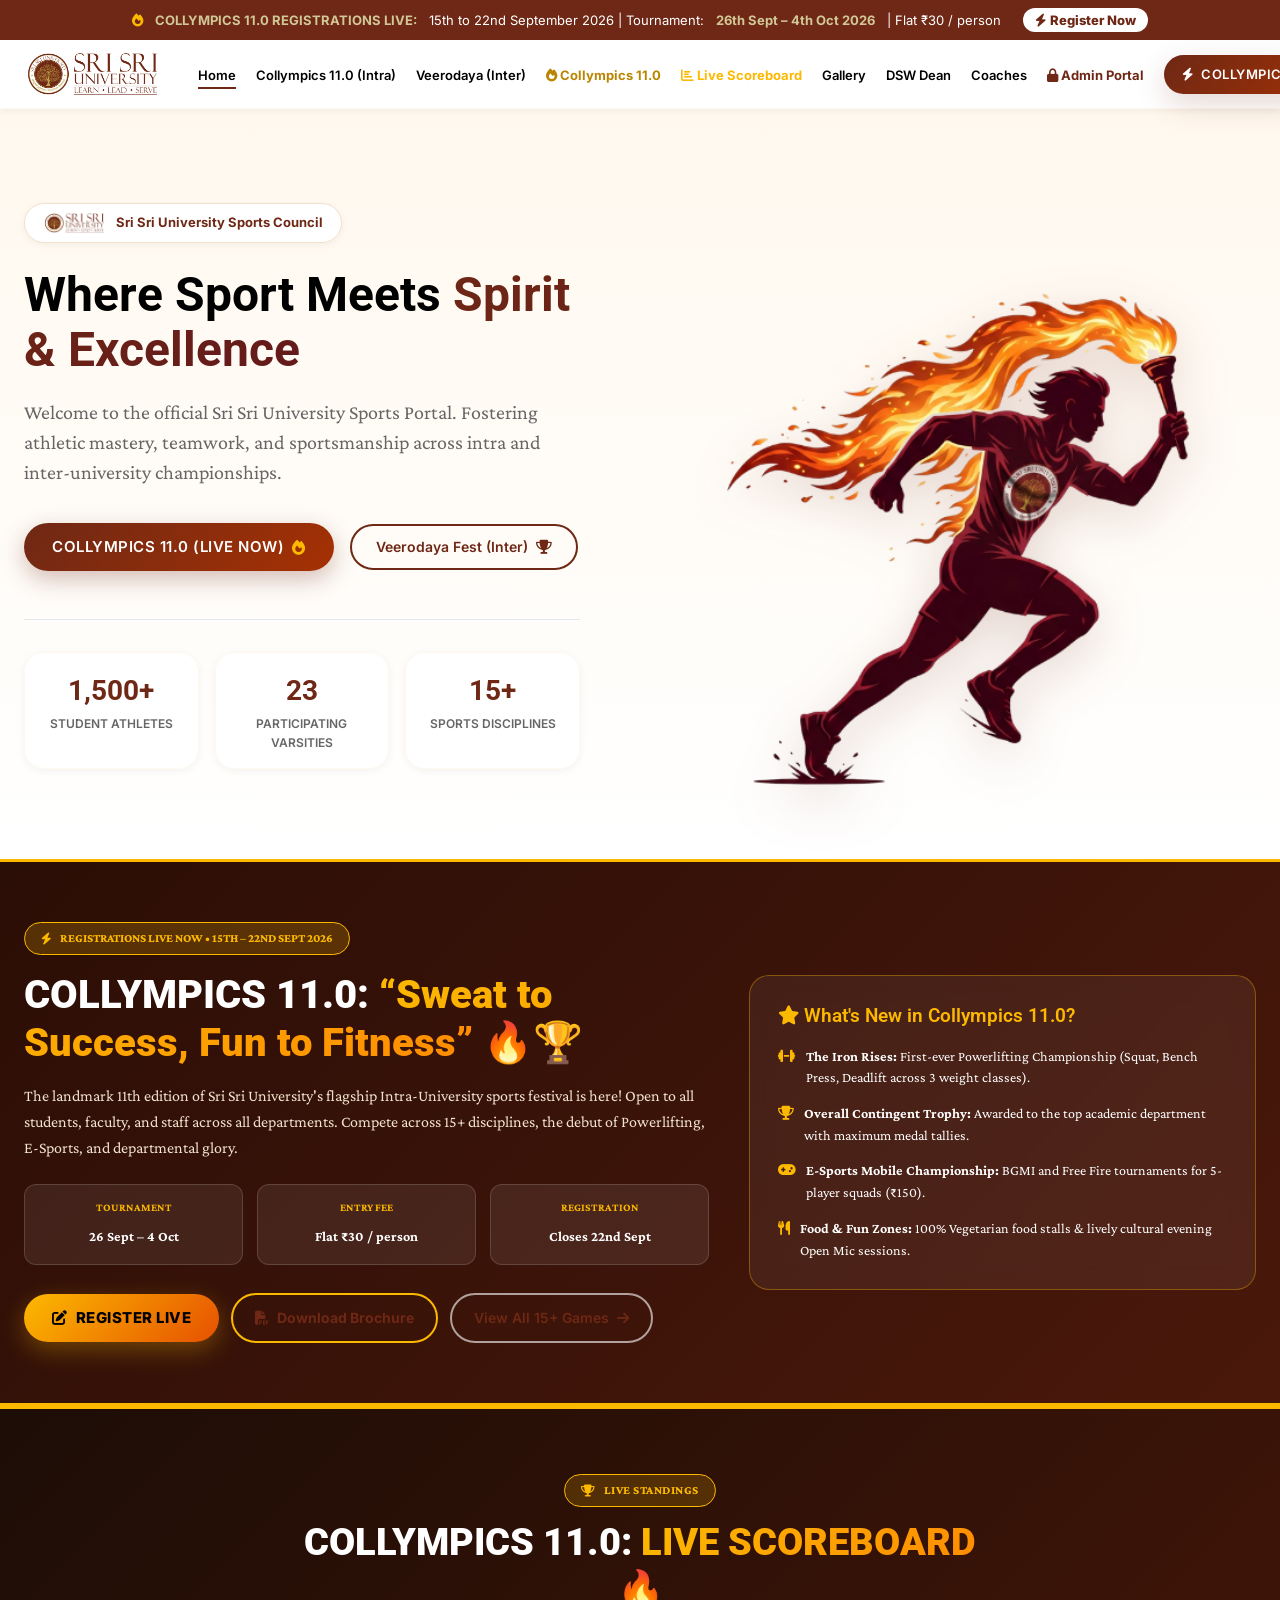
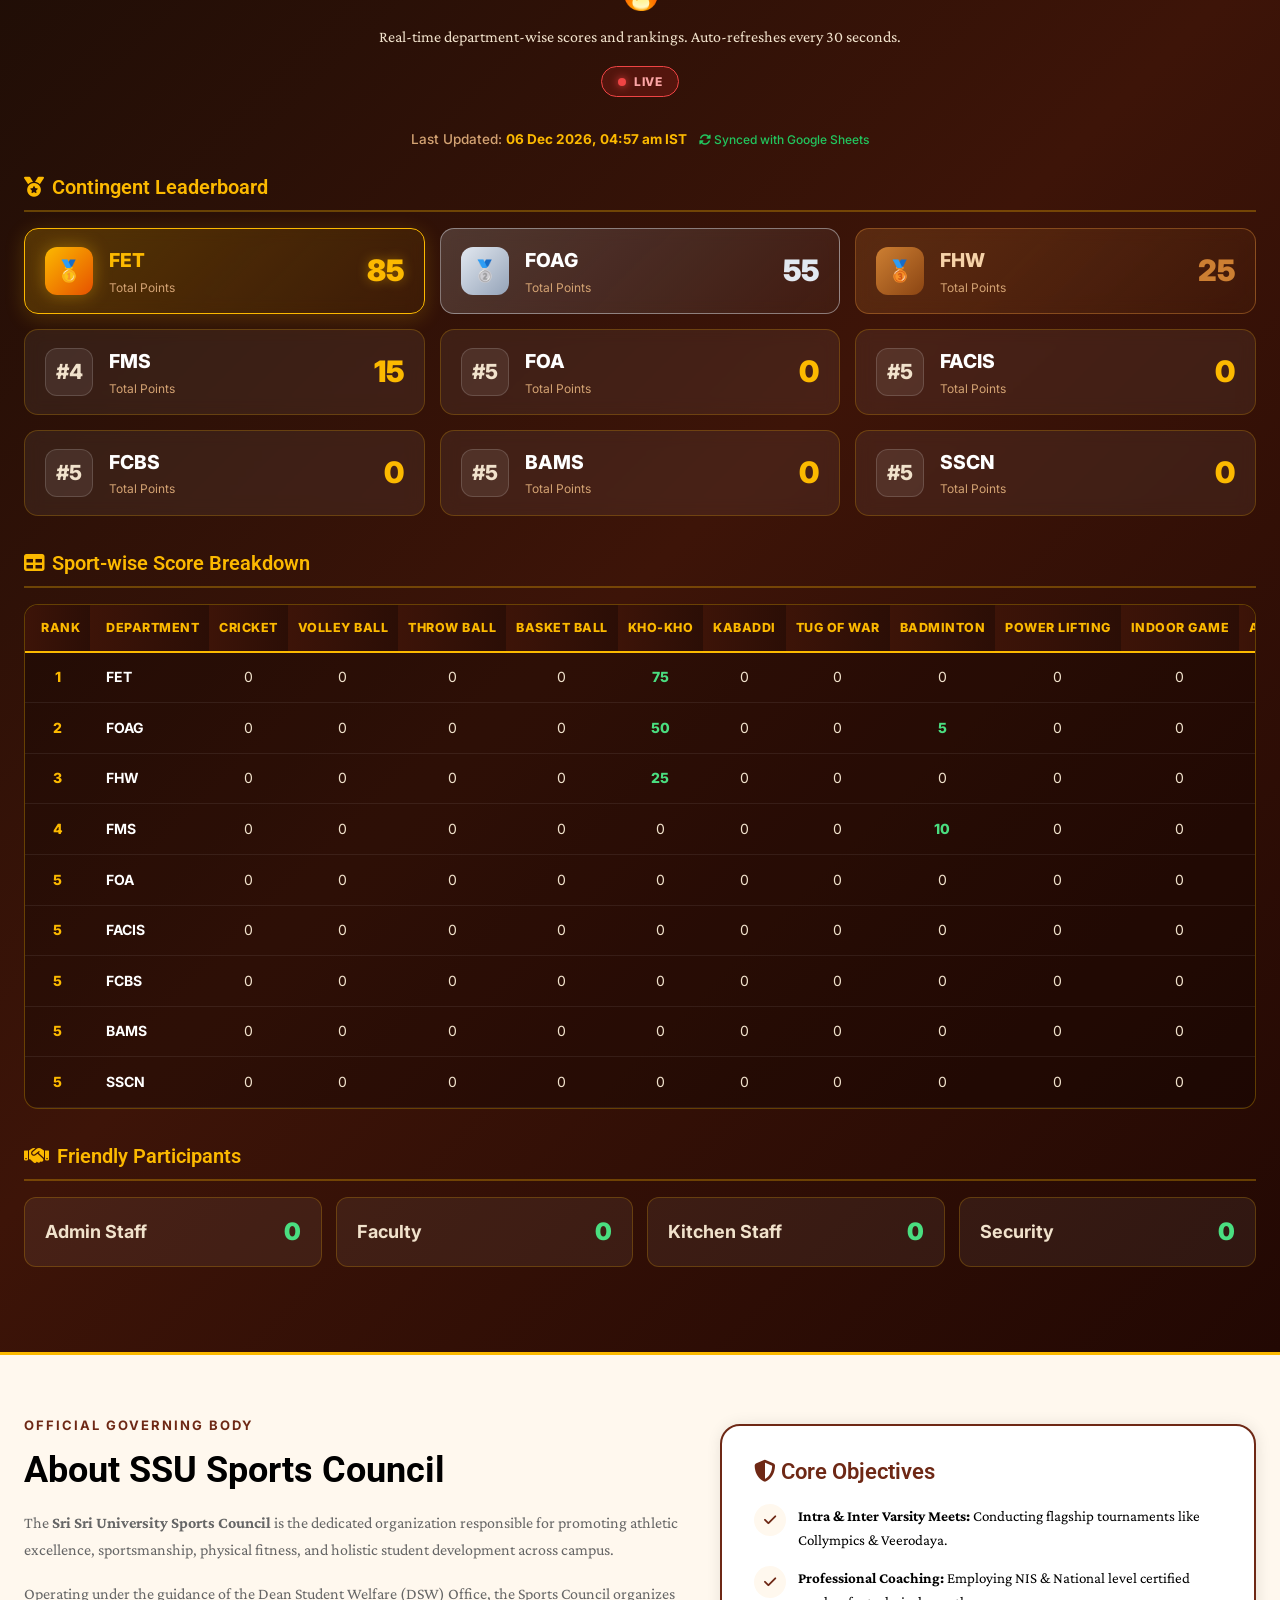
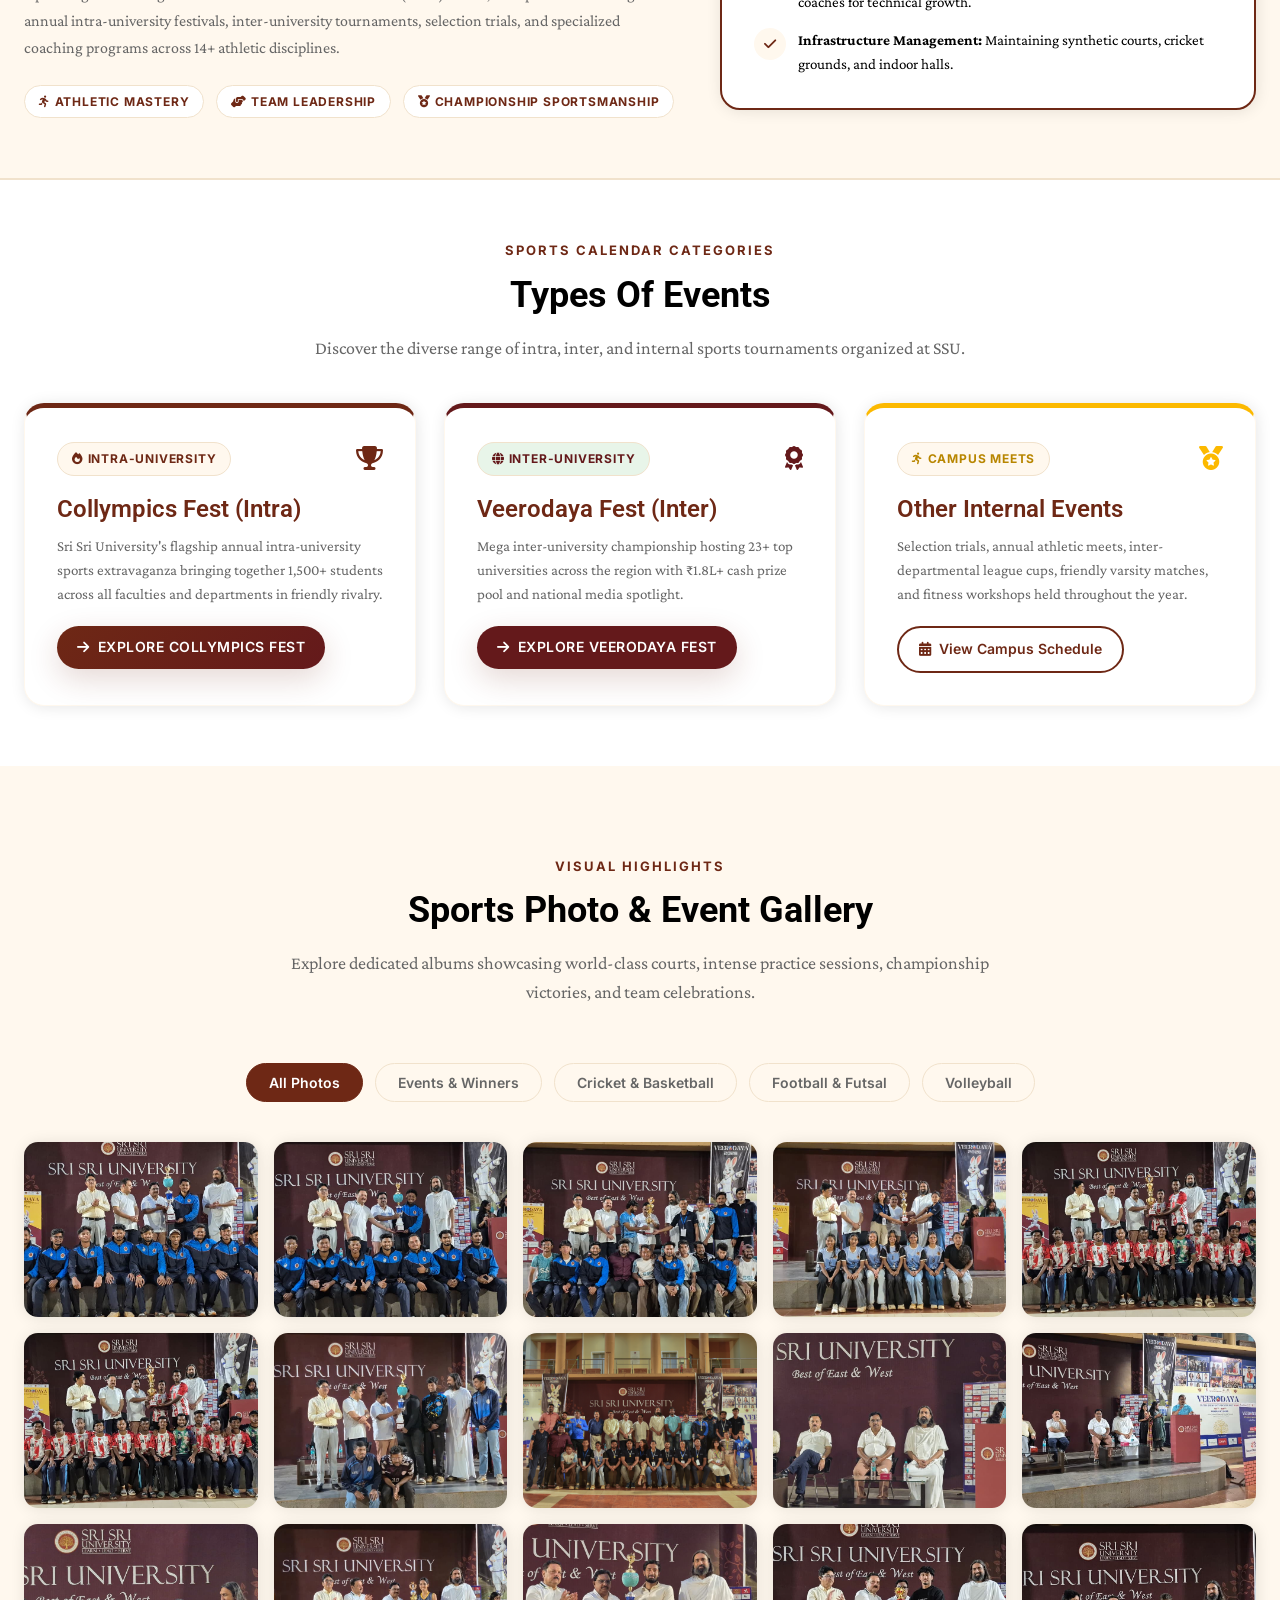
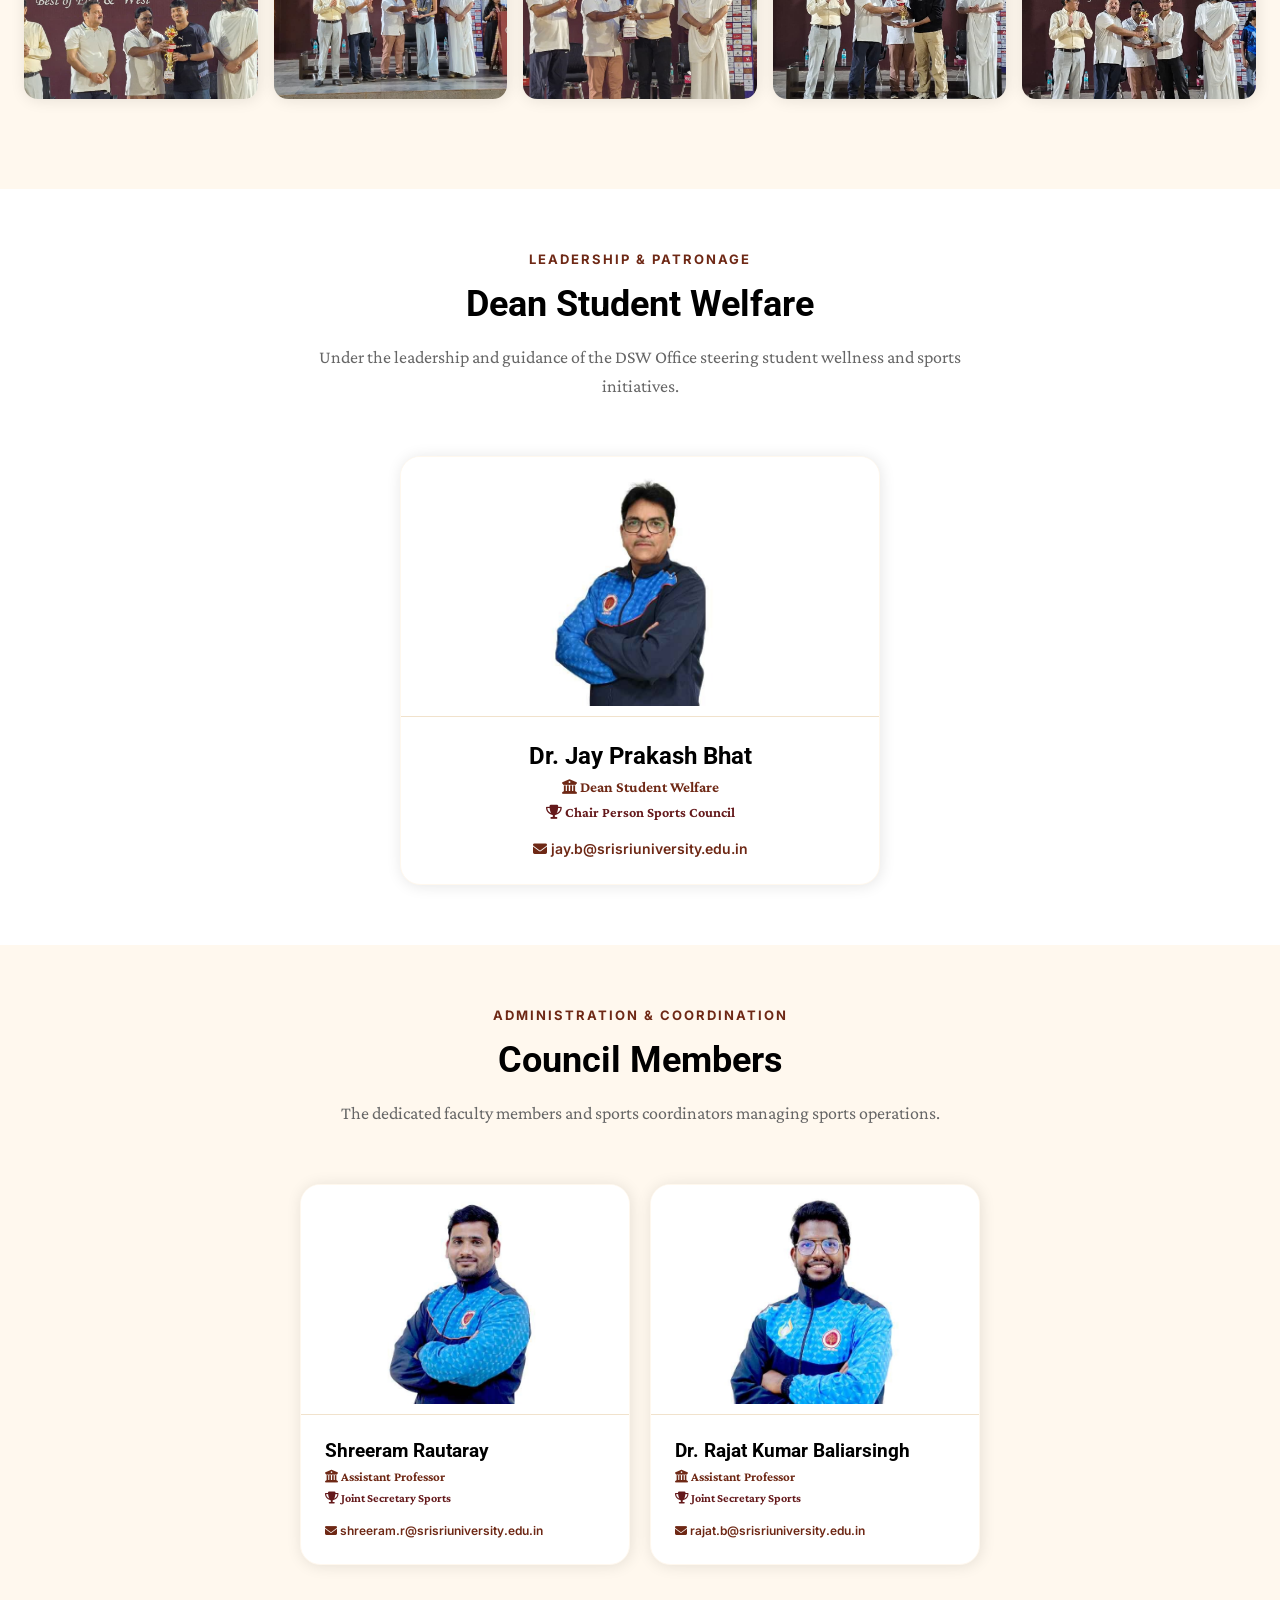
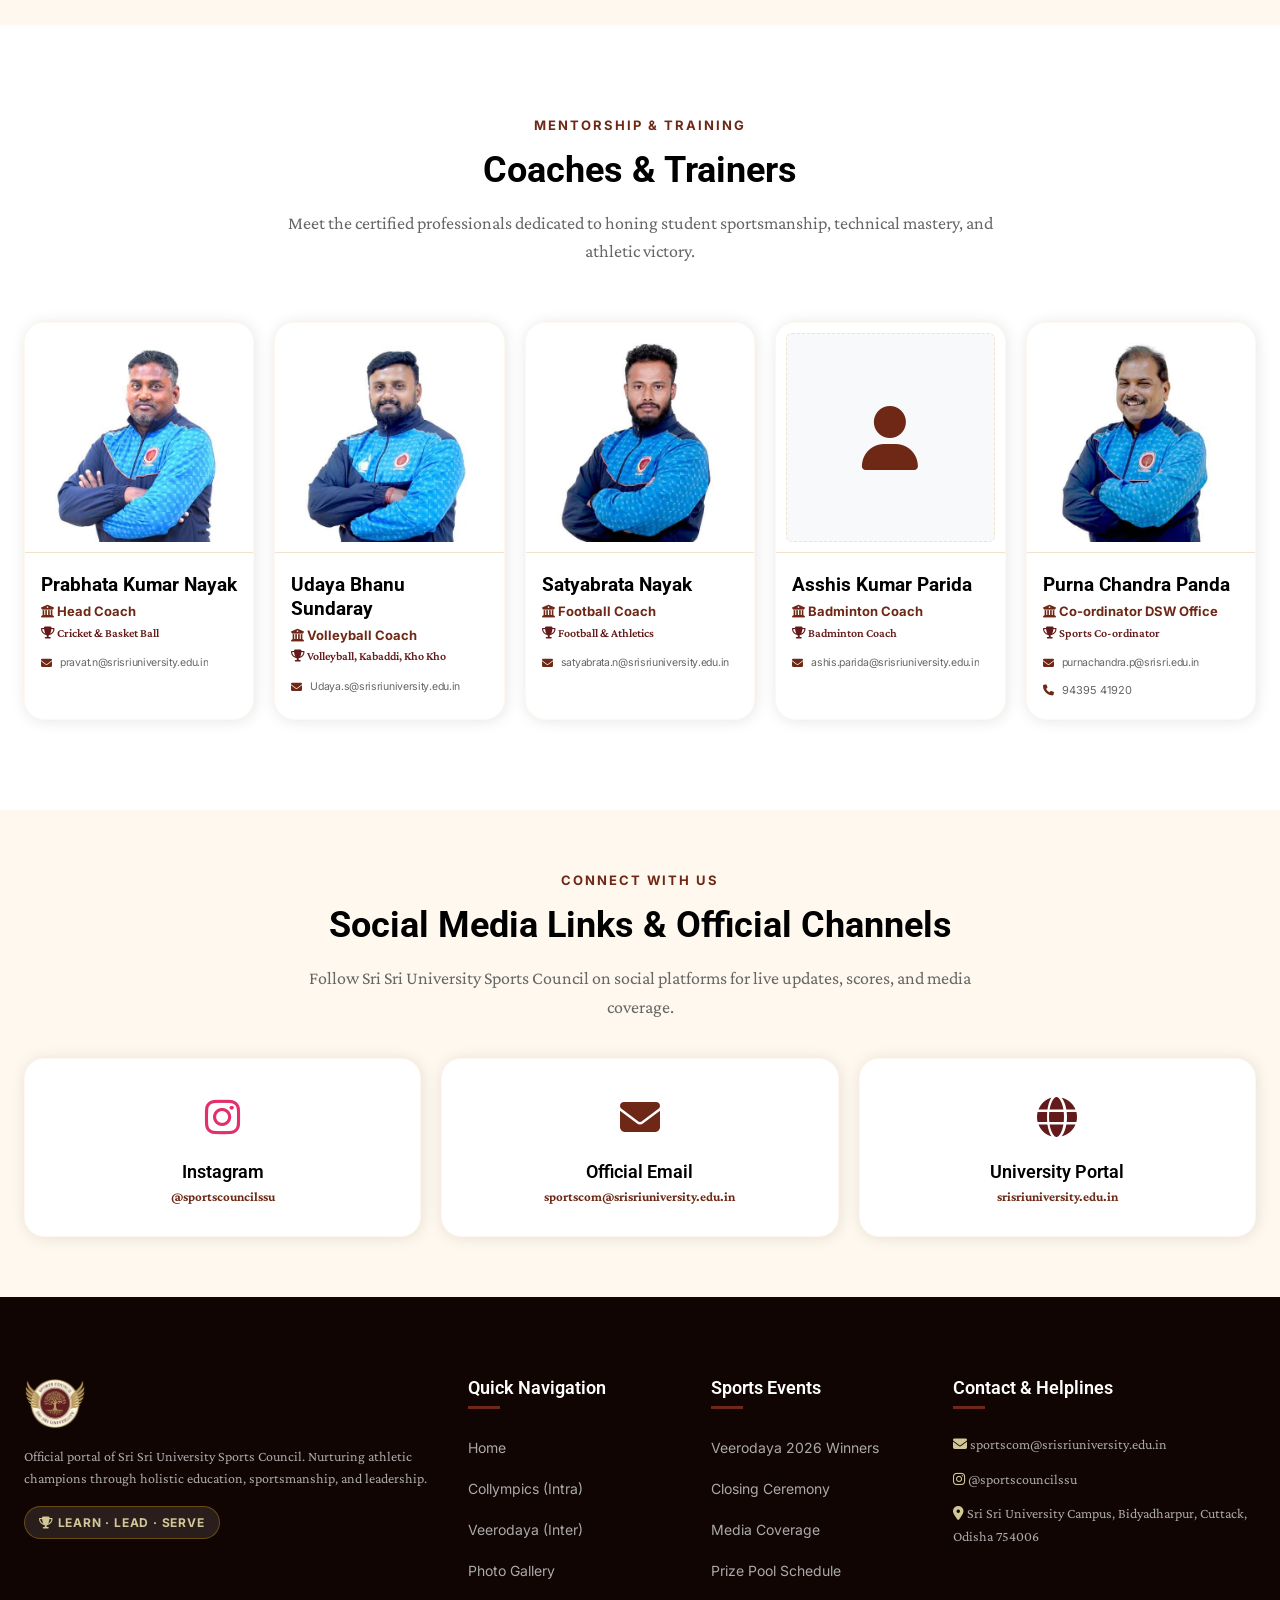
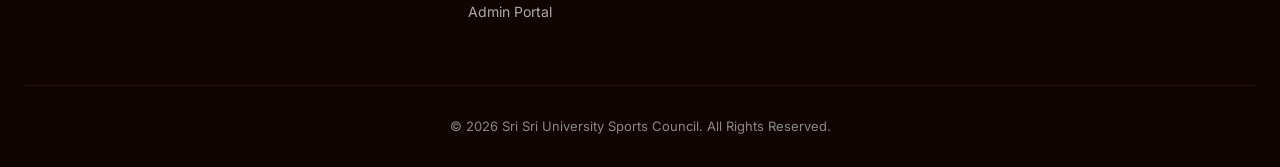
==== commit a793b2d3: "Add Collympics 11.0 Live Scoreboard with Google Sheets live sync and SSU Maroon theme" ====
--- a/index.html
+++ b/index.html
@@ -40,6 +40,7 @@
           <li><a href="intra-university.html" class="nav-link">Collympics 11.0 (Intra)</a></li>
           <li><a href="inter-university.html" class="nav-link">Veerodaya (Inter)</a></li>
           <li><a href="#collympics-spotlight" class="nav-link" style="color: #b88600; font-weight: 700;"><i class="fas fa-fire"></i> Collympics 11.0</a></li>
+          <li><a href="#live-scoreboard" class="nav-link" style="color: #fcb900; font-weight: 700;"><i class="fas fa-chart-bar"></i> Live Scoreboard</a></li>
           <li><a href="#gallery" class="nav-link">Gallery</a></li>
           <li><a href="#dsw-dean" class="nav-link">DSW Dean</a></li>
           <li><a href="#coaches" class="nav-link">Coaches</a></li>
@@ -189,6 +190,110 @@
       </div>
     </section>
 
+    <!-- LIVE SCOREBOARD SECTION — COLLYMPICS 11.0 -->
+    <section class="section-ssu" id="live-scoreboard" style="background: linear-gradient(135deg, #1c0d06 0%, #3d1408 50%, #220803 100%); color: #ffffff; padding: 65px 24px; position: relative; overflow: hidden; border-top: 3px solid #fcb900; border-bottom: 3px solid #fcb900;">
+      <div class="container-ssu">
+        <div class="section-header" style="text-align: center; margin-bottom: 32px;">
+          <div style="display: inline-flex; align-items: center; gap: 8px; background: rgba(252, 185, 0, 0.18); border: 1.5px solid #fcb900; padding: 6px 16px; border-radius: 30px; font-size: 12px; font-weight: 800; color: #fcb900; margin-bottom: 12px; text-transform: uppercase; letter-spacing: 0.5px;">
+            <i class="fas fa-trophy"></i> LIVE STANDINGS
+          </div>
+          <h2 class="section-title" style="color: #ffffff; font-size: clamp(26px, 3.2vw, 38px); font-family: var(--font-heading); font-weight: 900; margin-bottom: 10px;">
+            COLLYMPICS 11.0: <span style="background: linear-gradient(135deg, #fcb900, #ff8c00); -webkit-background-clip: text; -webkit-text-fill-color: transparent;">LIVE SCOREBOARD</span> 🔥
+          </h2>
+          <p class="section-description" style="color: #f1e2cc; font-size: 16px; max-width: 650px; margin: 0 auto 16px;">
+            Real-time department-wise scores and rankings. Auto-refreshes every 30 seconds.
+          </p>
+          <div style="display: inline-flex; align-items: center; gap: 8px; background: rgba(220, 38, 38, 0.2); border: 1.5px solid #ef4444; padding: 5px 16px; border-radius: 20px; font-size: 12px; color: #fca5a5; font-weight: 800; letter-spacing: 0.5px; font-family: var(--font-sans);">
+            <span style="width: 8px; height: 8px; background: #ef4444; border-radius: 50%; display: inline-block; animation: livePulse 1.5s infinite; box-shadow: 0 0 8px #ef4444;"></span>
+            LIVE
+          </div>
+        </div>
+
+        <!-- Last Updated -->
+        <div id="sb-last-updated" style="text-align: center; color: #d4a373; font-size: 13.5px; margin-bottom: 24px; font-family: var(--font-sans); font-weight: 500;"></div>
+
+        <!-- Loading State -->
+        <div id="sb-loading" style="text-align: center; padding: 40px; color: #f1e2cc; font-family: var(--font-sans);">
+          <div style="width: 40px; height: 40px; border: 4px solid rgba(252,185,0,0.25); border-top-color: #fcb900; border-radius: 50%; animation: sbSpin 0.8s linear infinite; margin: 0 auto 15px;"></div>
+          Loading scores...
+        </div>
+
+        <!-- Scoreboard Content (hidden until loaded) -->
+        <div id="sb-content" style="display: none;">
+
+          <!-- Leaderboard Cards -->
+          <h3 style="font-size: 20px; color: #fcb900; margin-bottom: 16px; padding-bottom: 10px; border-bottom: 2px solid rgba(252,185,0,0.3); font-family: var(--font-heading); display: flex; align-items: center; gap: 8px;">
+            <i class="fas fa-medal" style="color: #fcb900;"></i> Contingent Leaderboard
+          </h3>
+          <div id="sb-leaderboard" style="display: grid; grid-template-columns: repeat(auto-fill, minmax(340px, 1fr)); gap: 15px; margin-bottom: 35px;"></div>
+
+          <!-- Score Table -->
+          <h3 style="font-size: 20px; color: #fcb900; margin-bottom: 16px; padding-bottom: 10px; border-bottom: 2px solid rgba(252,185,0,0.3); font-family: var(--font-heading); display: flex; align-items: center; gap: 8px;">
+            <i class="fas fa-table" style="color: #fcb900;"></i> Sport-wise Score Breakdown
+          </h3>
+          <div style="overflow-x: auto; margin-bottom: 35px; border-radius: 14px; border: 1.5px solid rgba(252,185,0,0.3); background: rgba(0,0,0,0.25);">
+            <table id="sb-table" style="width: 100%; border-collapse: collapse; font-size: 14px; font-family: var(--font-sans);">
+              <thead id="sb-thead"></thead>
+              <tbody id="sb-tbody"></tbody>
+            </table>
+          </div>
+
+          <!-- Friendly Participants -->
+          <h3 style="font-size: 20px; color: #fcb900; margin-bottom: 16px; padding-bottom: 10px; border-bottom: 2px solid rgba(252,185,0,0.3); font-family: var(--font-heading); display: flex; align-items: center; gap: 8px;">
+            <i class="fas fa-handshake" style="color: #fcb900;"></i> Friendly Participants
+          </h3>
+          <div id="sb-friendly" style="display: grid; grid-template-columns: repeat(auto-fill, minmax(240px, 1fr)); gap: 14px; margin-bottom: 20px;"></div>
+        </div>
+      </div>
+
+      <style>
+        @keyframes livePulse { 0%,100%{opacity:1;transform:scale(1)} 50%{opacity:0.4;transform:scale(0.8)} }
+        @keyframes sbSpin { to{transform:rotate(360deg)} }
+
+        /* Leaderboard Cards */
+        .sb-card { display:flex; align-items:center; gap:16px; padding:16px 20px; background:rgba(255,255,255,0.06); border:1px solid rgba(252,185,0,0.22); border-radius:14px; transition:all 0.35s ease; font-family:var(--font-sans); backdrop-filter:blur(8px); }
+        .sb-card:hover { background:rgba(255,255,255,0.12); border-color:#fcb900; transform:translateY(-3px); box-shadow:0 10px 25px rgba(0,0,0,0.4); }
+        .sb-card.sb-r1 { background:linear-gradient(135deg,rgba(252,185,0,0.22),rgba(252,185,0,0.06)); border:1.5px solid #fcb900; box-shadow:0 4px 20px rgba(252,185,0,0.2); }
+        .sb-card.sb-r2 { background:linear-gradient(135deg,rgba(226,232,240,0.18),rgba(226,232,240,0.04)); border:1.5px solid rgba(226,232,240,0.45); }
+        .sb-card.sb-r3 { background:linear-gradient(135deg,rgba(205,127,50,0.22),rgba(205,127,50,0.05)); border:1.5px solid rgba(205,127,50,0.45); }
+
+        .sb-badge { width:48px; height:48px; display:flex; align-items:center; justify-content:center; border-radius:12px; font-size:1.3rem; font-weight:800; flex-shrink:0; background:rgba(255,255,255,0.08); color:#f1e2cc; border:1px solid rgba(255,255,255,0.15); }
+        .sb-r1 .sb-badge { background:linear-gradient(135deg,#fcb900,#e65100); color:#000000; box-shadow:0 0 18px rgba(252,185,0,0.4); border:none; }
+        .sb-r2 .sb-badge { background:linear-gradient(135deg,#e2e8f0,#94a3b8); color:#0f172a; border:none; }
+        .sb-r3 .sb-badge { background:linear-gradient(135deg,#cd7f32,#8b4513); color:#ffffff; border:none; }
+
+        .sb-name { font-size:1.2rem; font-weight:800; color:#ffffff; }
+        .sb-r1 .sb-name { color:#fcb900; }
+        .sb-r2 .sb-name { color:#ffffff; }
+        .sb-r3 .sb-name { color:#f6d2a8; }
+
+        .sb-total { font-size:1.85rem; font-weight:900; color:#fcb900; text-align:right; min-width:60px; }
+        .sb-r1 .sb-total { color:#fcb900; text-shadow:0 0 12px rgba(252,185,0,0.4); }
+        .sb-r2 .sb-total { color:#e2e8f0; }
+        .sb-r3 .sb-total { color:#cd7f32; }
+
+        /* Score Table */
+        #sb-table thead th { background:linear-gradient(90deg, #3d1408, #2b0e06); color:#fcb900; font-weight:800; padding:13px 10px; text-align:center; border-bottom:2px solid #fcb900; white-space:nowrap; font-size:12.5px; text-transform:uppercase; letter-spacing:0.5px; }
+        #sb-table thead th:first-child, #sb-table thead th:nth-child(2) { text-align:left; padding-left:16px; }
+        #sb-table tbody tr { transition:background 0.25s; border-bottom:1px solid rgba(255,255,255,0.07); }
+        #sb-table tbody tr:hover { background:rgba(252,185,0,0.08); }
+        #sb-table tbody td { padding:12px 10px; text-align:center; color:#f1e2cc; }
+        #sb-table tbody td:first-child { font-weight:800; color:#fcb900; text-align:center; width:50px; }
+        #sb-table tbody td:nth-child(2) { text-align:left; padding-left:16px; font-weight:700; color:#ffffff; }
+        #sb-table tbody td:last-child { font-weight:900; color:#fcb900; font-size:16px; background:rgba(252,185,0,0.06); }
+        #sb-table tbody td.sb-scored { color:#4ade80; font-weight:800; }
+
+        /* Friendly Cards */
+        .sb-friendly-card { display:flex; align-items:center; justify-content:space-between; padding:15px 20px; background:rgba(255,255,255,0.06); border:1px solid rgba(252,185,0,0.22); border-radius:12px; font-family:var(--font-sans); transition:all 0.3s; }
+        .sb-friendly-card:hover { background:rgba(255,255,255,0.1); border-color:#fcb900; transform:translateY(-2px); }
+
+        @media(max-width:768px) {
+          #sb-leaderboard { grid-template-columns:1fr !important; }
+          #sb-friendly { grid-template-columns:1fr !important; }
+        }
+      </style>
+    </section>
+
     <!-- 2. ABOUT SSU SPORTS COUNCIL SECTION -->
     <section class="section-ssu section-bg-cream" id="about-council" style="padding: 60px 24px; border-bottom: 2px solid var(--color-bg-medium);">
       <div class="container-ssu">
@@ -529,6 +634,218 @@
     </div>
   </footer>
 
+  <!-- Scoreboard JS (Connected to Google Sheets) -->
+  <script>
+  (function(){
+    const SHEET_CSV_URL = 'https://docs.google.com/spreadsheets/d/e/2PACX-1vTSJGaF1oYhFgqyBFoWHdzcVBkvKeAYPIm7b4BNSivYiAmugRqVaLMY7Ci-qe3kfQ/pub?output=csv';
+
+    const SB_SPORTS = {
+      cricket:'Cricket', volley_ball:'Volley Ball', throw_ball:'Throw Ball',
+      basket_ball:'Basket Ball', kho_kho:'Kho-Kho', kabaddi:'Kabaddi',
+      tug_of_war:'Tug of War', badminton:'Badminton', power_lifting:'Power Lifting',
+      indoor_game:'Indoor Game', athletic:'Athletic', esports:'Esports'
+    };
+    const SK = Object.keys(SB_SPORTS);
+    const MEDALS = {1:'🥇',2:'🥈',3:'🥉'};
+
+    const SPORT_NAME_TO_KEY = {
+      'cricket':'cricket',
+      'volley ball':'volley_ball', 'volleyball':'volley_ball',
+      'throw ball':'throw_ball', 'throwball':'throw_ball',
+      'basket ball':'basket_ball', 'basketball':'basket_ball',
+      'kho-kho':'kho_kho', 'khokho':'kho_kho', 'kho kho':'kho_kho',
+      'kabaddi':'kabaddi',
+      'tug of war':'tug_of_war',
+      'badminton':'badminton',
+      'power lifting':'power_lifting', 'powerlifting':'power_lifting',
+      'indoor game':'indoor_game', 'indoor games':'indoor_game',
+      'athletic':'athletic', 'athletics':'athletic',
+      'esports':'esports', 'e-sports':'esports'
+    };
+
+    function parseCSVLine(line) {
+      const result = [];
+      let current = '';
+      let inQuotes = false;
+      for (let i = 0; i < line.length; i++) {
+        const ch = line[i];
+        if (ch === '"') {
+          if (inQuotes && line[i + 1] === '"') { current += '"'; i++; }
+          else { inQuotes = !inQuotes; }
+        } else if (ch === ',' && !inQuotes) {
+          result.push(current.trim());
+          current = '';
+        } else {
+          current += ch;
+        }
+      }
+      result.push(current.trim());
+      return result;
+    }
+
+    function parseSheetCSV(csvText) {
+      const lines = csvText.split(/\r?\n/).map(l => l.trim()).filter(l => l.length > 0);
+      let headerRowIndex = -1;
+      let headers = [];
+
+      for (let i = 0; i < lines.length; i++) {
+        const cols = parseCSVLine(lines[i]);
+        const dIdx = cols.findIndex(c => c.toLowerCase() === 'department');
+        if (dIdx !== -1) {
+          headerRowIndex = i;
+          headers = cols.map(c => c.trim());
+          break;
+        }
+      }
+
+      if (headerRowIndex === -1) throw new Error('Header row not found in CSV');
+
+      const deptCol = headers.findIndex(c => c.toLowerCase() === 'department');
+      const totalCol = headers.findIndex(c => c.toLowerCase().includes('total'));
+
+      const sportColMap = {};
+      headers.forEach((h, colIdx) => {
+        const norm = h.toLowerCase().trim();
+        if (SPORT_NAME_TO_KEY[norm]) {
+          sportColMap[SPORT_NAME_TO_KEY[norm]] = colIdx;
+        }
+      });
+
+      const contingent = [];
+      const friendly = [];
+      let inFriendly = false;
+
+      for (let i = headerRowIndex + 1; i < lines.length; i++) {
+        const row = parseCSVLine(lines[i]);
+        const rowText = lines[i].toLowerCase();
+
+        if (rowText.includes('friendly participant')) {
+          inFriendly = true;
+          continue;
+        }
+        if (rowText.includes('leaderboard') || rowText.includes('auto-ranked')) {
+          break;
+        }
+
+        const teamName = row[deptCol] || (row[1] ? row[1] : '');
+        if (!teamName || teamName.toLowerCase() === 'department' || teamName === 'Sn') continue;
+
+        if (!inFriendly) {
+          const teamObj = { name: teamName };
+          let computedTotal = 0;
+
+          SK.forEach(key => {
+            const cIdx = sportColMap[key];
+            const val = (cIdx !== undefined && row[cIdx]) ? parseInt(row[cIdx], 10) || 0 : 0;
+            teamObj[key] = val;
+            computedTotal += val;
+          });
+
+          const sheetTotal = totalCol !== -1 && row[totalCol] ? parseInt(row[totalCol], 10) : NaN;
+          teamObj.total_points = !isNaN(sheetTotal) ? sheetTotal : computedTotal;
+          contingent.push(teamObj);
+        } else {
+          const pts = totalCol !== -1 && row[totalCol] ? parseInt(row[totalCol], 10) || 0 : (parseInt(row[2], 10) || 0);
+          friendly.push({ name: teamName, total_points: pts });
+        }
+      }
+
+      contingent.sort((a, b) => {
+        if (b.total_points === a.total_points) return a.name.localeCompare(b.name);
+        return b.total_points - a.total_points;
+      });
+
+      let currentRank = 1;
+      contingent.forEach((team, idx) => {
+        if (idx > 0 && team.total_points < contingent[idx - 1].total_points) {
+          currentRank = idx + 1;
+        }
+        team.rank = currentRank;
+      });
+
+      return {
+        contingent: contingent,
+        friendly: friendly,
+        last_updated: new Date().toISOString()
+      };
+    }
+
+    // Fallback data
+    const FALLBACK = {
+      contingent:[
+        {name:"FET",cricket:0,volley_ball:0,throw_ball:0,basket_ball:0,kho_kho:75,kabaddi:0,tug_of_war:0,badminton:0,power_lifting:0,indoor_game:0,athletic:0,esports:10,total_points:85,rank:1},
+        {name:"FOAG",cricket:0,volley_ball:0,throw_ball:0,basket_ball:0,kho_kho:50,kabaddi:0,tug_of_war:0,badminton:5,power_lifting:0,indoor_game:0,athletic:0,esports:0,total_points:55,rank:2},
+        {name:"FHW",cricket:0,volley_ball:0,throw_ball:0,basket_ball:0,kho_kho:25,kabaddi:0,tug_of_war:0,badminton:0,power_lifting:0,indoor_game:0,athletic:0,esports:0,total_points:25,rank:3},
+        {name:"FMS",cricket:0,volley_ball:0,throw_ball:0,basket_ball:0,kho_kho:0,kabaddi:0,tug_of_war:0,badminton:10,power_lifting:0,indoor_game:0,athletic:0,esports:5,total_points:15,rank:4},
+        {name:"FOA",cricket:0,volley_ball:0,throw_ball:0,basket_ball:0,kho_kho:0,kabaddi:0,tug_of_war:0,badminton:0,power_lifting:0,indoor_game:0,athletic:0,esports:0,total_points:0,rank:5},
+        {name:"FACIS",cricket:0,volley_ball:0,throw_ball:0,basket_ball:0,kho_kho:0,kabaddi:0,tug_of_war:0,badminton:0,power_lifting:0,indoor_game:0,athletic:0,esports:0,total_points:0,rank:5},
+        {name:"FCBS",cricket:0,volley_ball:0,throw_ball:0,basket_ball:0,kho_kho:0,kabaddi:0,tug_of_war:0,badminton:0,power_lifting:0,indoor_game:0,athletic:0,esports:0,total_points:0,rank:5},
+        {name:"BAMS",cricket:0,volley_ball:0,throw_ball:0,basket_ball:0,kho_kho:0,kabaddi:0,tug_of_war:0,badminton:0,power_lifting:0,indoor_game:0,athletic:0,esports:0,total_points:0,rank:5},
+        {name:"SSCN",cricket:0,volley_ball:0,throw_ball:0,basket_ball:0,kho_kho:0,kabaddi:0,tug_of_war:0,badminton:0,power_lifting:0,indoor_game:0,athletic:0,esports:0,total_points:0,rank:5}
+      ],
+      friendly:[{name:"Admin Staff",total_points:0},{name:"Faculty",total_points:0},{name:"Kitchen Staff",total_points:0},{name:"Security",total_points:0}],
+      last_updated: new Date().toISOString()
+    };
+
+    async function fetchData(){
+      try {
+        const fetchUrl = SHEET_CSV_URL + '&_t=' + Date.now();
+        const r = await fetch(fetchUrl);
+        if(!r.ok) throw new Error('Google Sheet HTTP error: ' + r.status);
+        const csvText = await r.text();
+        return parseSheetCSV(csvText);
+      } catch(e) {
+        console.warn('Google Sheet fetch error, falling back to cached/fallback:', e);
+        return FALLBACK;
+      }
+    }
+
+    function render(d){
+      let lb='';
+      d.contingent.forEach(t=>{
+        const rc = t.rank<=3 ? ' sb-r'+t.rank : '';
+        lb+=`<div class="sb-card${rc}"><div class="sb-badge">${MEDALS[t.rank]||'#'+t.rank}</div><div style="flex:1"><div class="sb-name">${t.name}</div><div style="font-size:12px;color:#d4a373;margin-top:2px;font-family:var(--font-sans)">Total Points</div></div><div class="sb-total">${t.total_points}</div></div>`;
+      });
+      document.getElementById('sb-leaderboard').innerHTML=lb;
+
+      let th='<tr><th>Rank</th><th>Department</th>';
+      SK.forEach(k=>{th+=`<th>${SB_SPORTS[k]}</th>`});
+      th+='<th>Total</th></tr>';
+      document.getElementById('sb-thead').innerHTML=th;
+
+      let tb='';
+      d.contingent.forEach(t=>{
+        tb+=`<tr><td>${t.rank}</td><td>${t.name}</td>`;
+        SK.forEach(k=>{ const v=t[k]||0; tb+=`<td${v>0?' class="sb-scored"':''}>${v}</td>`; });
+        tb+=`<td>${t.total_points}</td></tr>`;
+      });
+      document.getElementById('sb-tbody').innerHTML=tb;
+
+      let fr='';
+      d.friendly.forEach(t=>{
+        fr+=`<div class="sb-friendly-card"><span style="font-weight:700;color:#f1e2cc">${t.name}</span><span style="font-size:1.5rem;font-weight:900;color:#4ade80">${t.total_points}</span></div>`;
+      });
+      document.getElementById('sb-friendly').innerHTML=fr;
+
+      if(d.last_updated){
+        const dt=new Date(d.last_updated);
+        document.getElementById('sb-last-updated').innerHTML='Last Updated: <span style="color:#fcb900;font-weight:700">'+dt.toLocaleString('en-IN',{day:'2-digit',month:'short',year:'numeric',hour:'2-digit',minute:'2-digit',hour12:true})+ ' IST</span> <span style="font-size:12px;color:#22c55e;margin-left:8px;"><i class="fas fa-sync-alt"></i> Synced with Google Sheets</span>';
+      }
+
+      document.getElementById('sb-loading').style.display='none';
+      document.getElementById('sb-content').style.display='block';
+    }
+
+    async function load(){ render(await fetchData()); }
+
+    document.addEventListener('DOMContentLoaded',()=>{
+      load();
+      // Auto-poll Google Sheet every 20 seconds
+      setInterval(load, 20000);
+    });
+  })();
+  </script>
+
   <script src="js/data-store.js"></script>
   <script src="js/app.js"></script>
 </body>
--- a/css/main.css
+++ b/css/main.css
@@ -1333,50 +1333,177 @@
   }
 }
 
-/* Collympics Hero Banner Section - Full Cover Display */
-.collympics-top-banner-section {
+/* -----------------------------------
+   Collympics Custom Native Hero Section
+   ----------------------------------- */
+.collympics-custom-hero {
+  position: relative;
   width: 100%;
-  position: relative;
+  min-height: 334px;
+  background: #f8fafc;
   overflow: hidden;
-  background: #ffffff;
+  display: flex;
+  align-items: center;
+  justify-content: center;
+  border-bottom: 4px solid #fcb900;
   padding: 0;
   margin: 0;
-  line-height: 0;
-}
-
-.collympics-banner-wrapper {
+}
+
+.hero-poly-bg {
+  position: absolute;
+  top: 0;
+  left: 0;
   width: 100%;
+  height: 100%;
+  z-index: 1;
+  pointer-events: none;
+}
+
+.hero-facet-svg {
+  width: 100%;
+  height: 100%;
+  display: block;
+}
+
+.hero-landmark-wing {
+  position: absolute;
+  left: 0;
+  bottom: 0;
+  height: 100%;
+  max-height: 334px;
+  z-index: 2;
+  display: flex;
+  align-items: flex-end;
+  pointer-events: none;
+}
+
+.hero-building-art {
+  height: 100%;
+  max-height: 334px;
+  width: auto;
+  object-fit: contain;
+  object-position: bottom left;
+  display: block;
+  opacity: 0.95;
+}
+
+.hero-athletics-wing {
+  position: absolute;
+  right: 0;
+  bottom: 0;
+  height: 100%;
+  max-height: 334px;
+  z-index: 2;
+  display: flex;
+  align-items: flex-end;
+  pointer-events: none;
+}
+
+.hero-athletes-art {
+  height: 100%;
+  max-height: 334px;
+  width: auto;
+  object-fit: contain;
+  object-position: bottom right;
+  display: block;
+}
+
+.hero-brand-stage {
   position: relative;
-  overflow: hidden;
-  background: #f8f9fa;
-  line-height: 0;
-}
-
-.collympics-hero-banner-img {
+  z-index: 5;
+  text-align: center;
+  max-width: 580px;
   width: 100%;
+  padding: 20px 16px;
+  margin: 0 auto;
+  display: flex;
+  align-items: center;
+  justify-content: center;
+}
+
+.hero-emblem-art {
+  max-width: 490px;
+  width: 92%;
   height: auto;
   display: block;
-  margin: 0;
-  padding: 0;
-}
-
+  margin: 0 auto;
+  filter: drop-shadow(0 4px 16px rgba(0,0,0,0.06));
+}
+
+/* Tablet & Smaller Screens */
+@media (max-width: 1024px) {
+  .collympics-custom-hero {
+    min-height: 290px;
+  }
+  .hero-landmark-wing,
+  .hero-building-art {
+    max-height: 270px;
+  }
+  .hero-building-art {
+    opacity: 0.75;
+  }
+  .hero-athletics-wing,
+  .hero-athletes-art {
+    max-height: 270px;
+  }
+  .hero-athletes-art {
+    opacity: 0.85;
+  }
+  .hero-emblem-art {
+    max-width: 420px;
+  }
+}
+
+/* Mobile Screens (<768px) */
 @media (max-width: 768px) {
-  .collympics-banner-wrapper {
-    height: auto;
-  }
-  .collympics-hero-banner-img {
+  .collympics-custom-hero {
+    min-height: 240px;
+    padding: 16px 12px;
+  }
+  .hero-landmark-wing {
+    max-height: 210px;
+    opacity: 0.35;
+  }
+  .hero-building-art {
+    max-height: 210px;
+  }
+  .hero-athletics-wing {
+    max-height: 210px;
+    opacity: 0.4;
+  }
+  .hero-athletes-art {
+    max-height: 210px;
+  }
+  .hero-emblem-art {
+    max-width: 350px;
+    width: 96%;
+  }
+}
+
+/* Extra Small Phones (<480px) */
+@media (max-width: 480px) {
+  .collympics-custom-hero {
+    min-height: 200px;
+    padding: 14px 8px;
+  }
+  .hero-landmark-wing {
+    max-height: 160px;
+    opacity: 0.22;
+  }
+  .hero-building-art {
+    max-height: 160px;
+  }
+  .hero-athletics-wing {
+    max-height: 160px;
+    opacity: 0.25;
+  }
+  .hero-athletes-art {
+    max-height: 160px;
+  }
+  .hero-emblem-art {
+    max-width: 290px;
     width: 100%;
-    height: auto;
-  }
-}
-
-@media (max-width: 480px) {
-  .collympics-banner-wrapper {
-    height: auto;
-  }
-  .collympics-hero-banner-img {
-    width: 100%;
-    height: auto;
   }
 }
 
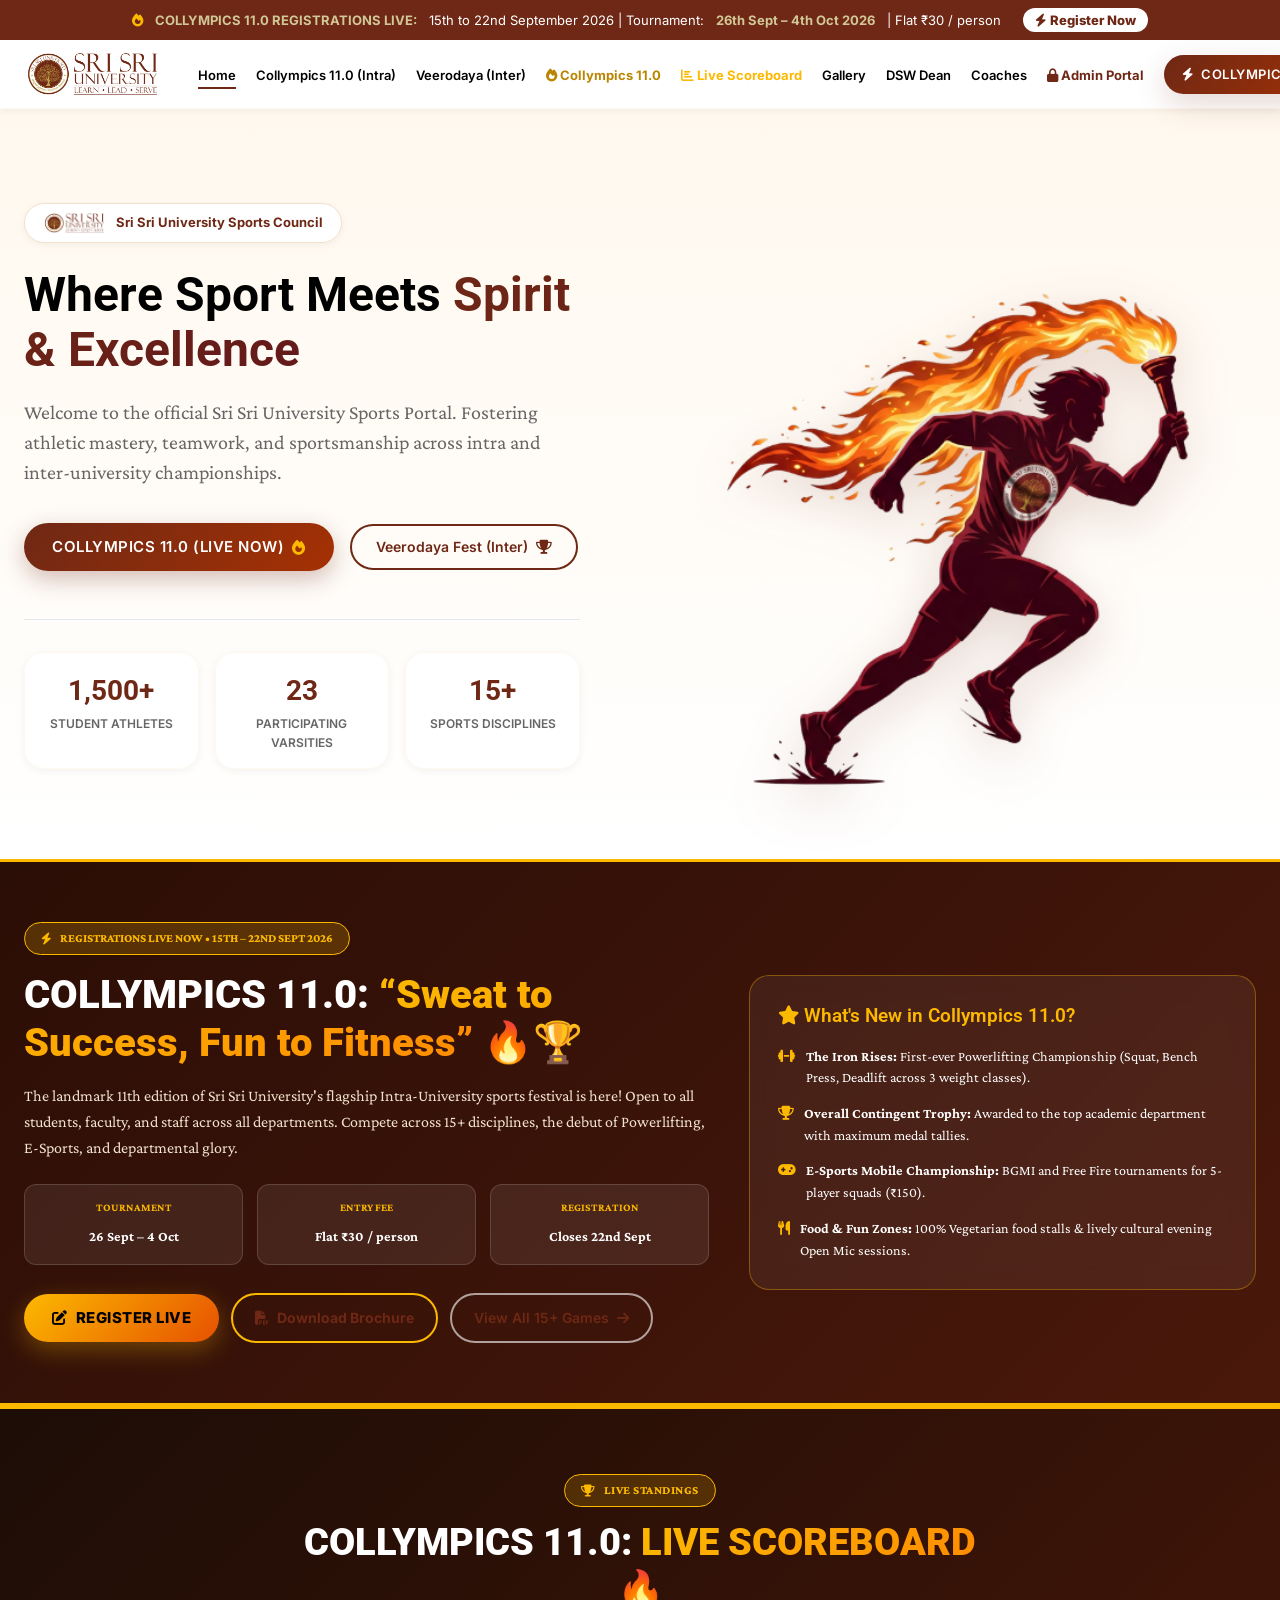
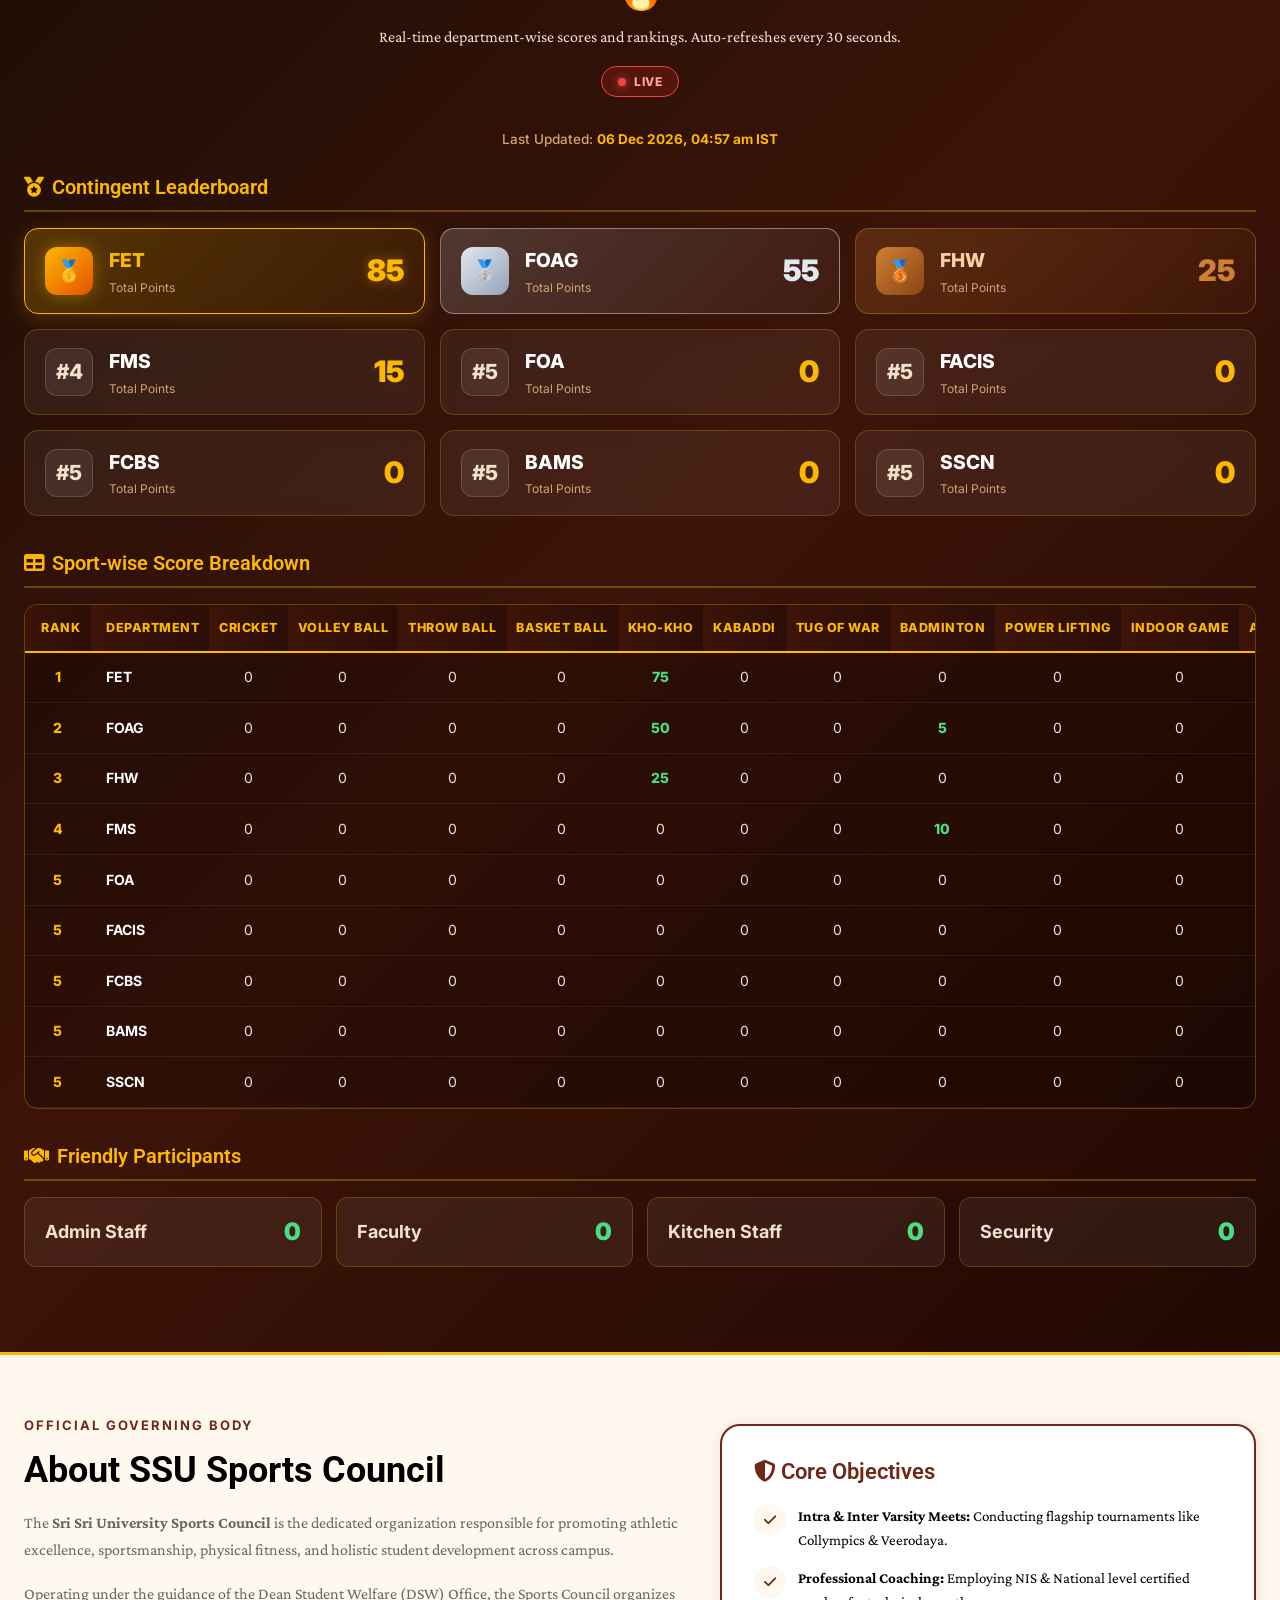
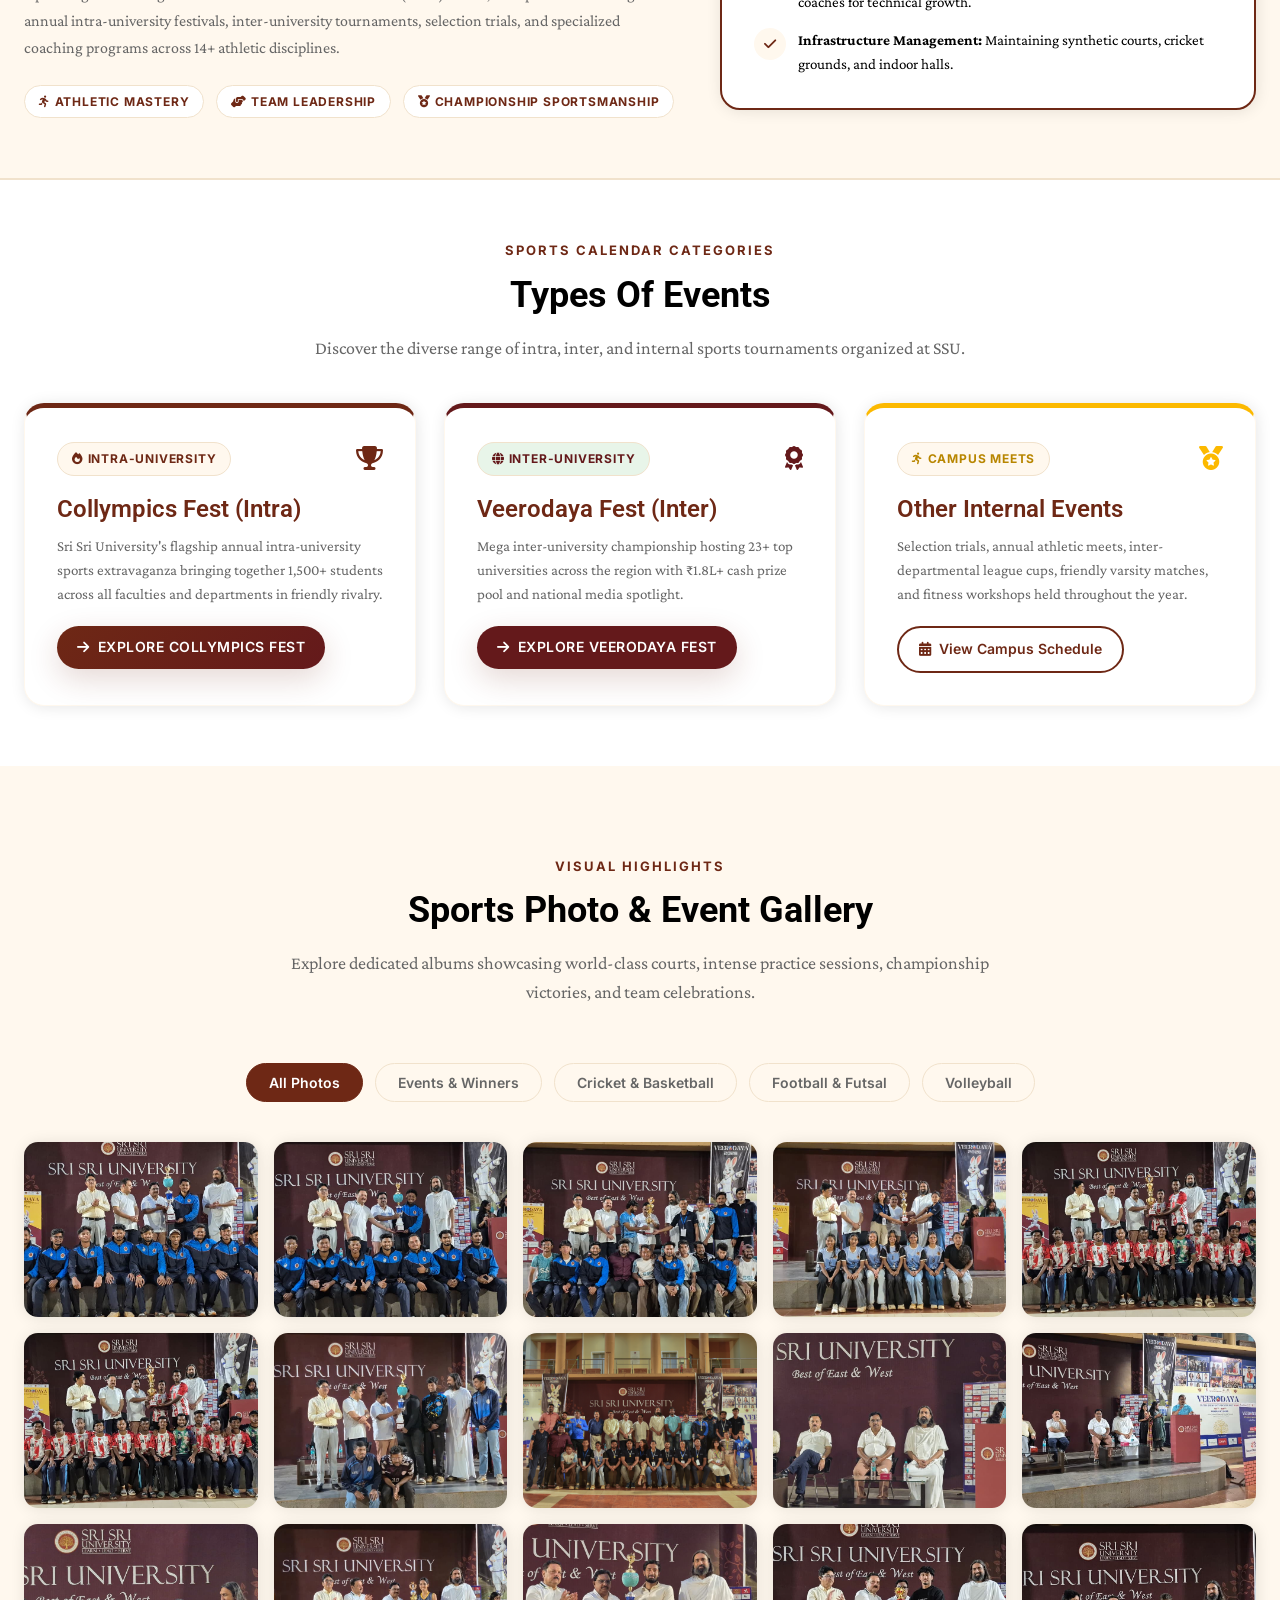
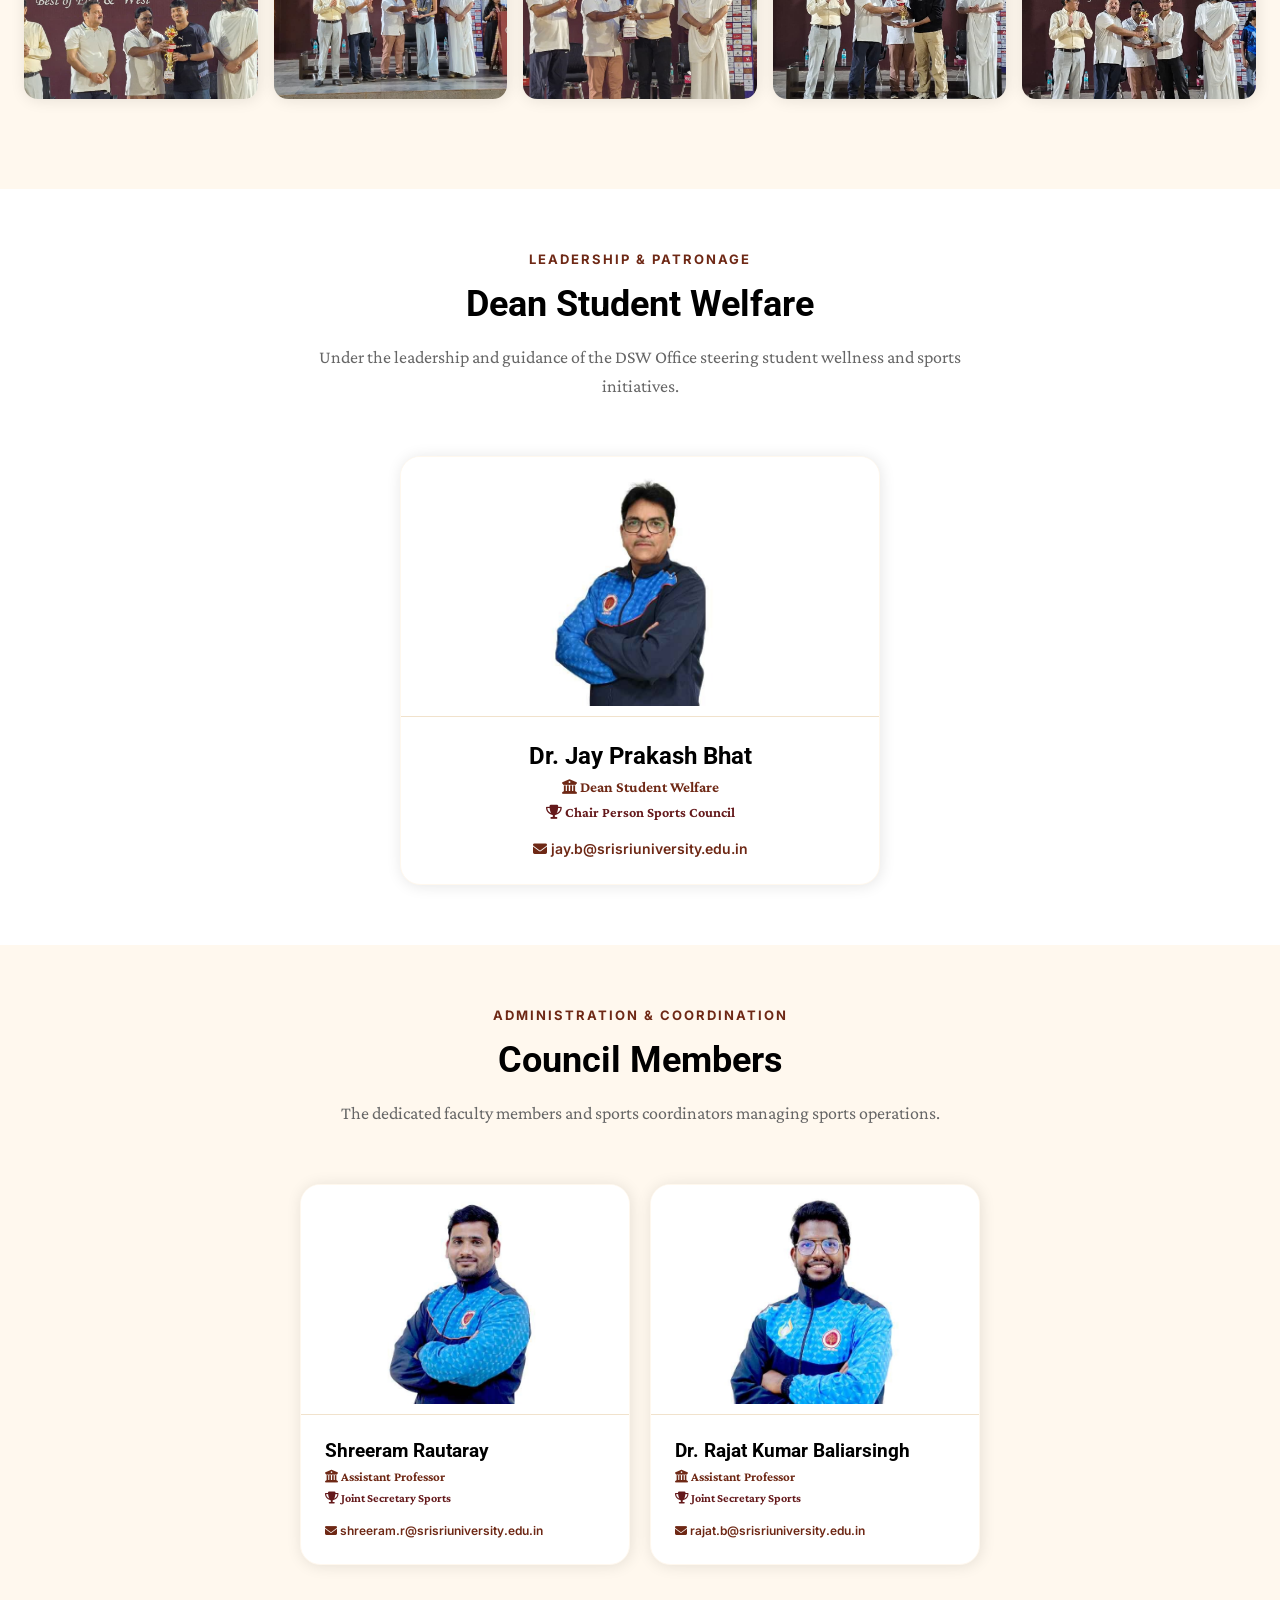
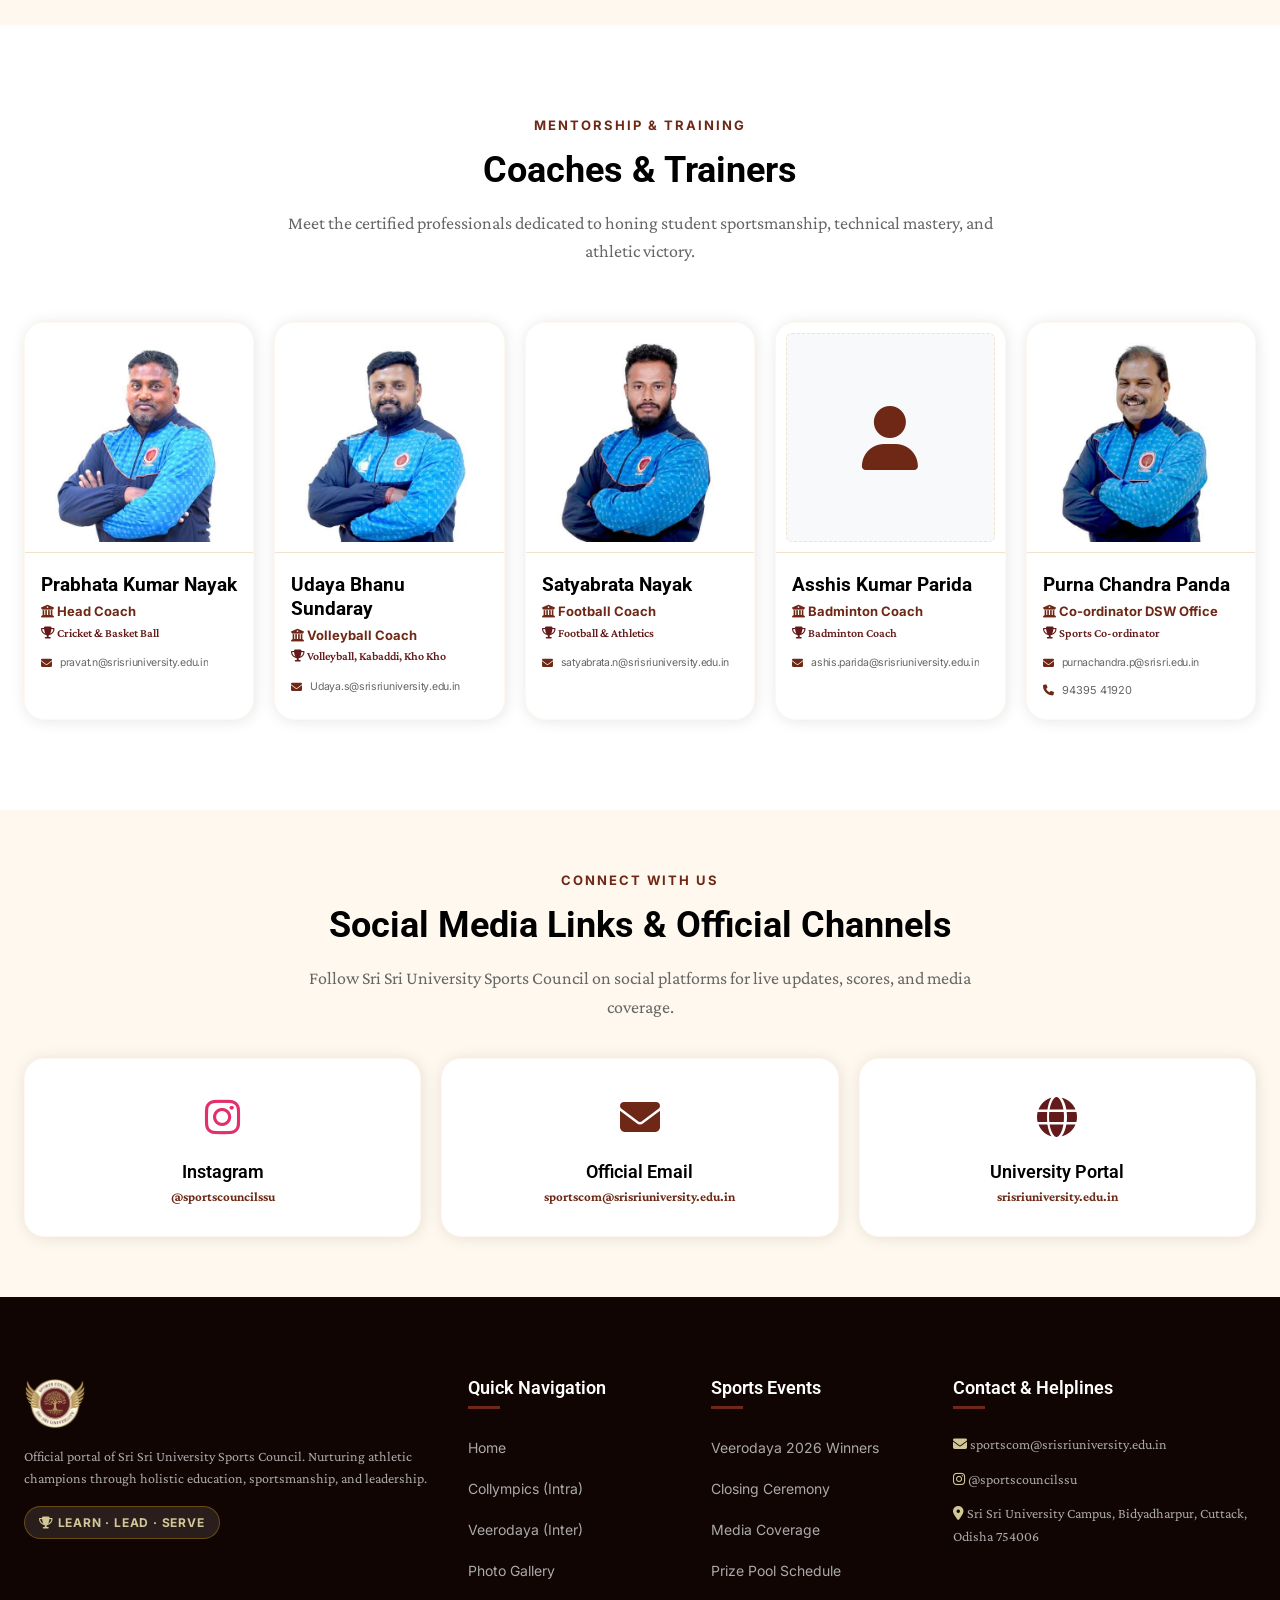
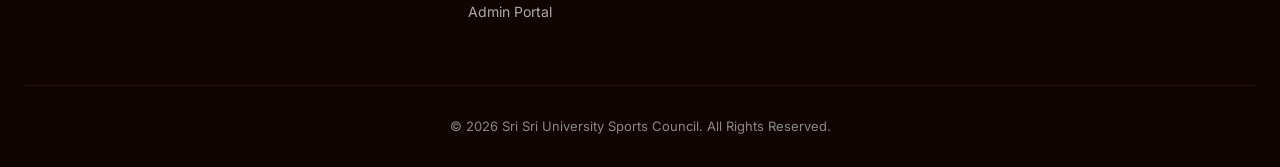
==== commit a20ad027: "Remove synced with google sheets label from last updated timestamp" ====
--- a/index.html
+++ b/index.html
@@ -829,7 +829,7 @@
 
       if(d.last_updated){
         const dt=new Date(d.last_updated);
-        document.getElementById('sb-last-updated').innerHTML='Last Updated: <span style="color:#fcb900;font-weight:700">'+dt.toLocaleString('en-IN',{day:'2-digit',month:'short',year:'numeric',hour:'2-digit',minute:'2-digit',hour12:true})+ ' IST</span> <span style="font-size:12px;color:#22c55e;margin-left:8px;"><i class="fas fa-sync-alt"></i> Synced with Google Sheets</span>';
+        document.getElementById('sb-last-updated').innerHTML='Last Updated: <span style="color:#fcb900;font-weight:700">'+dt.toLocaleString('en-IN',{day:'2-digit',month:'short',year:'numeric',hour:'2-digit',minute:'2-digit',hour12:true})+ ' IST</span>';
       }
 
       document.getElementById('sb-loading').style.display='none';
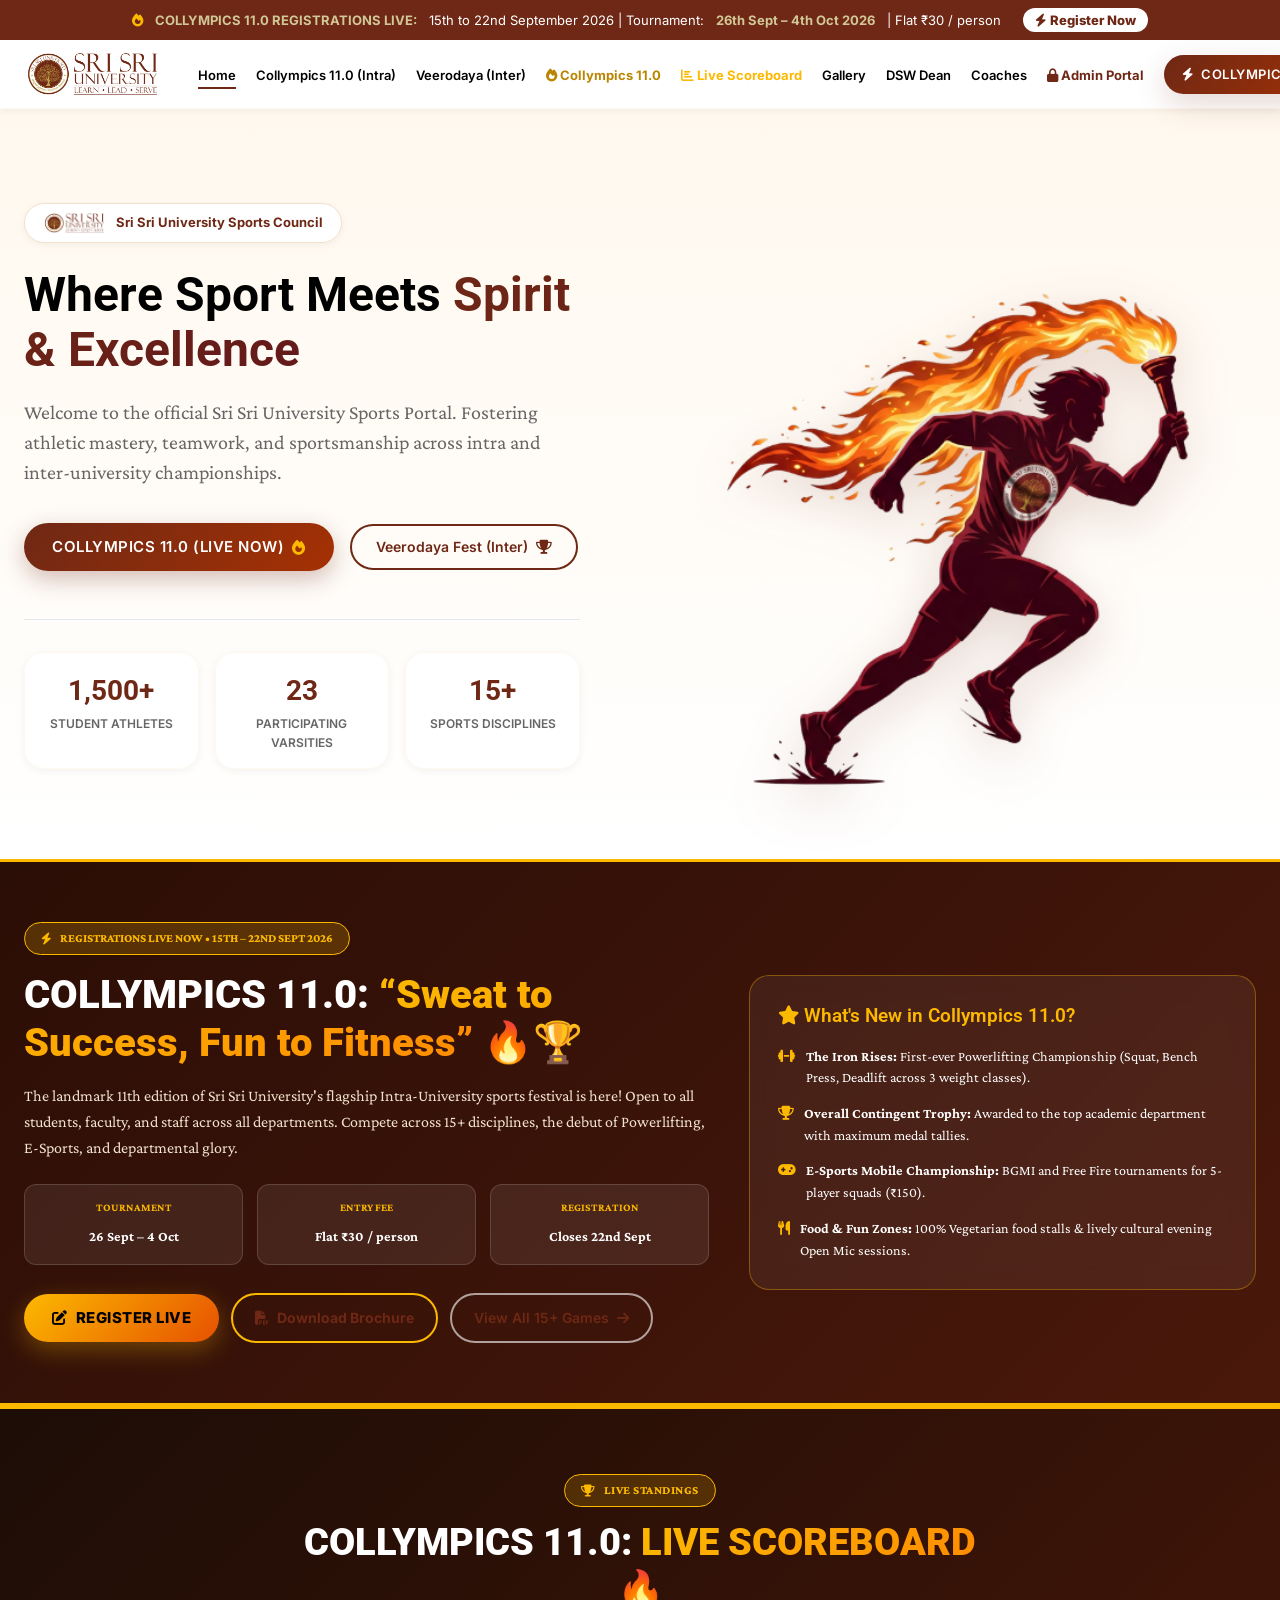
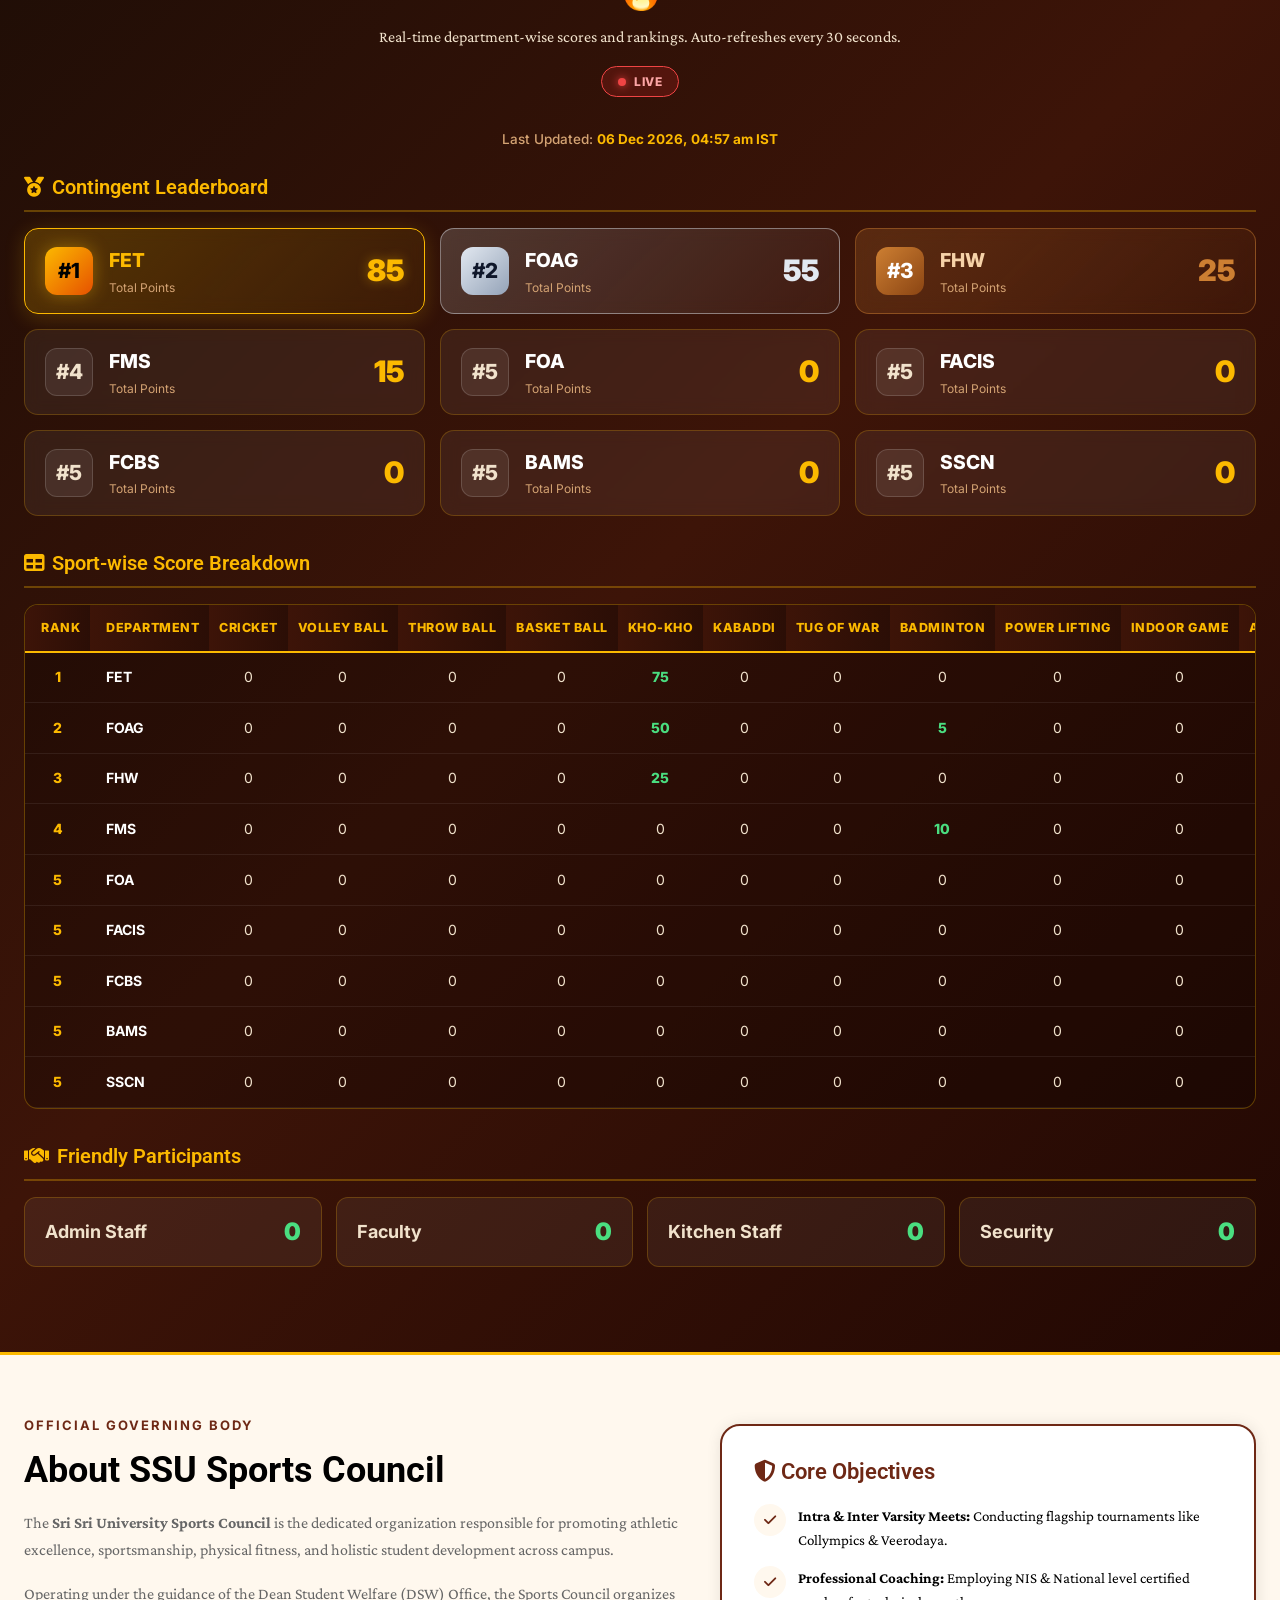
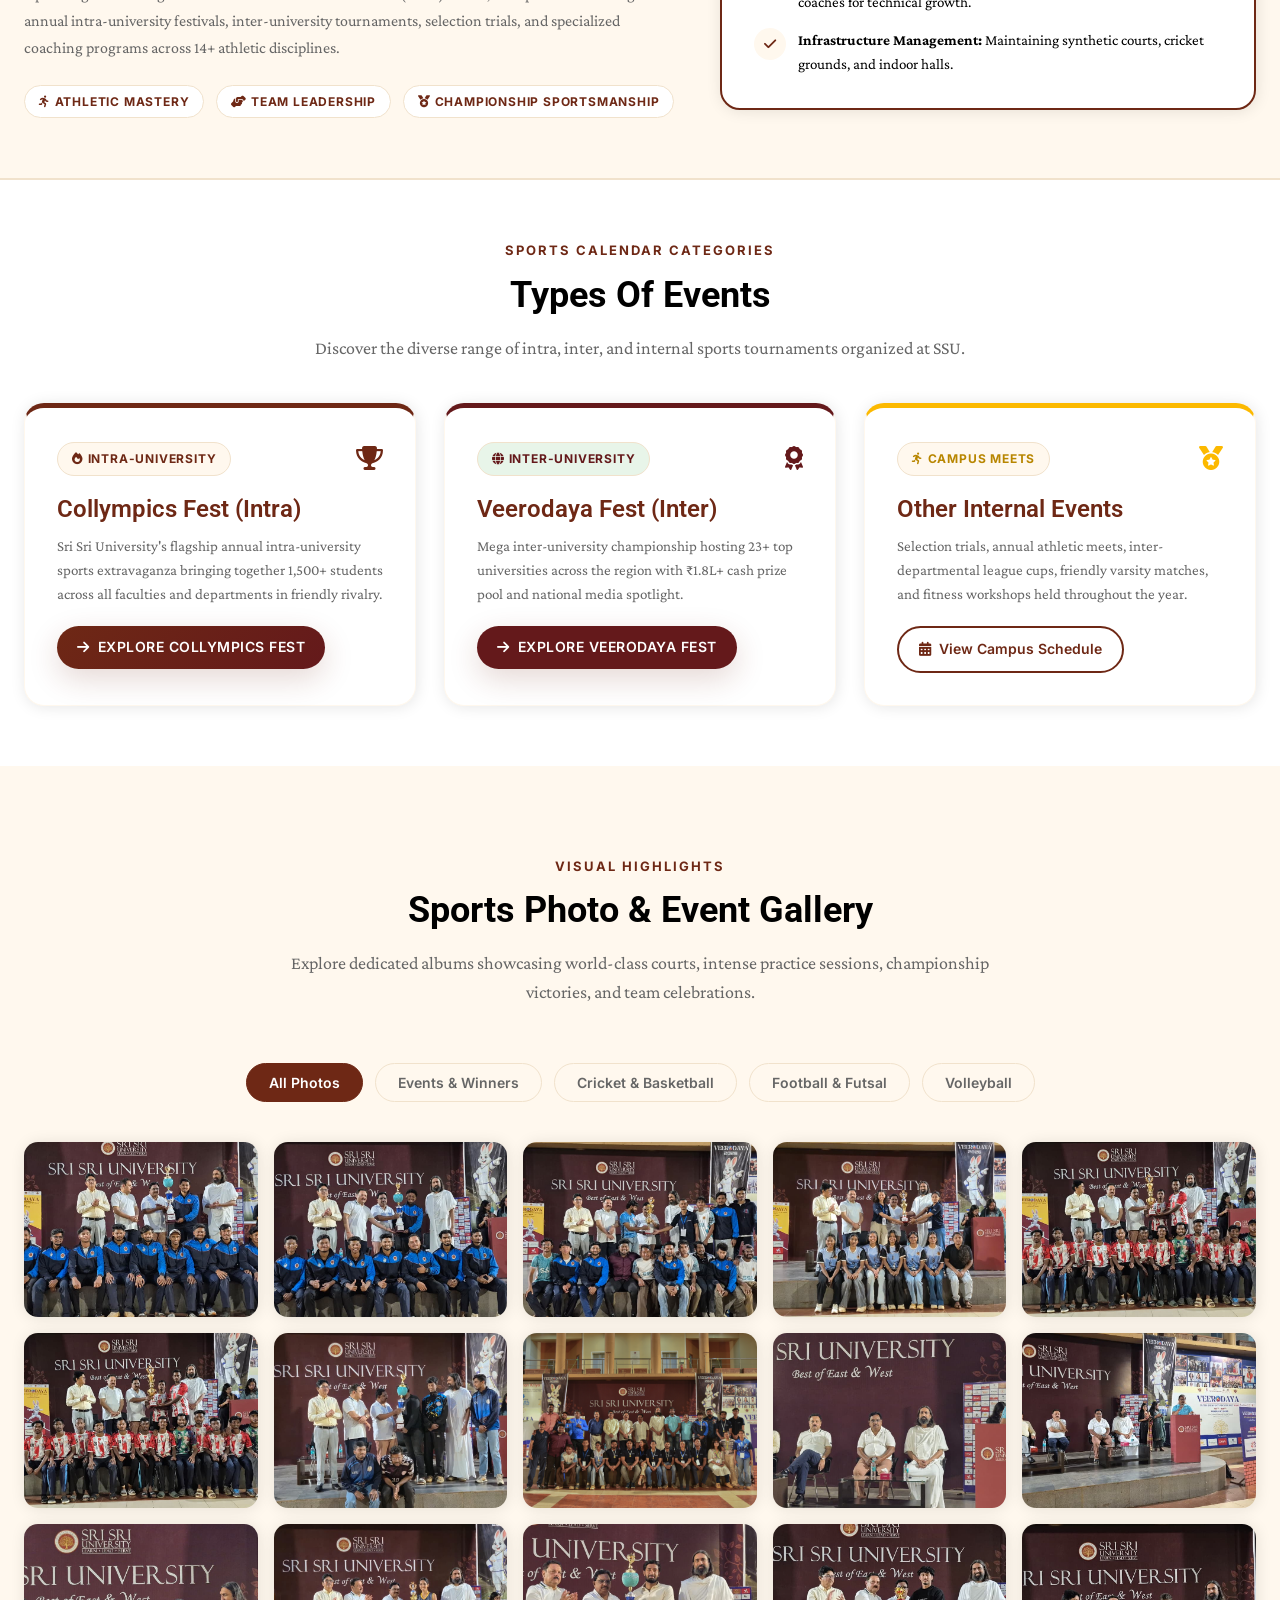
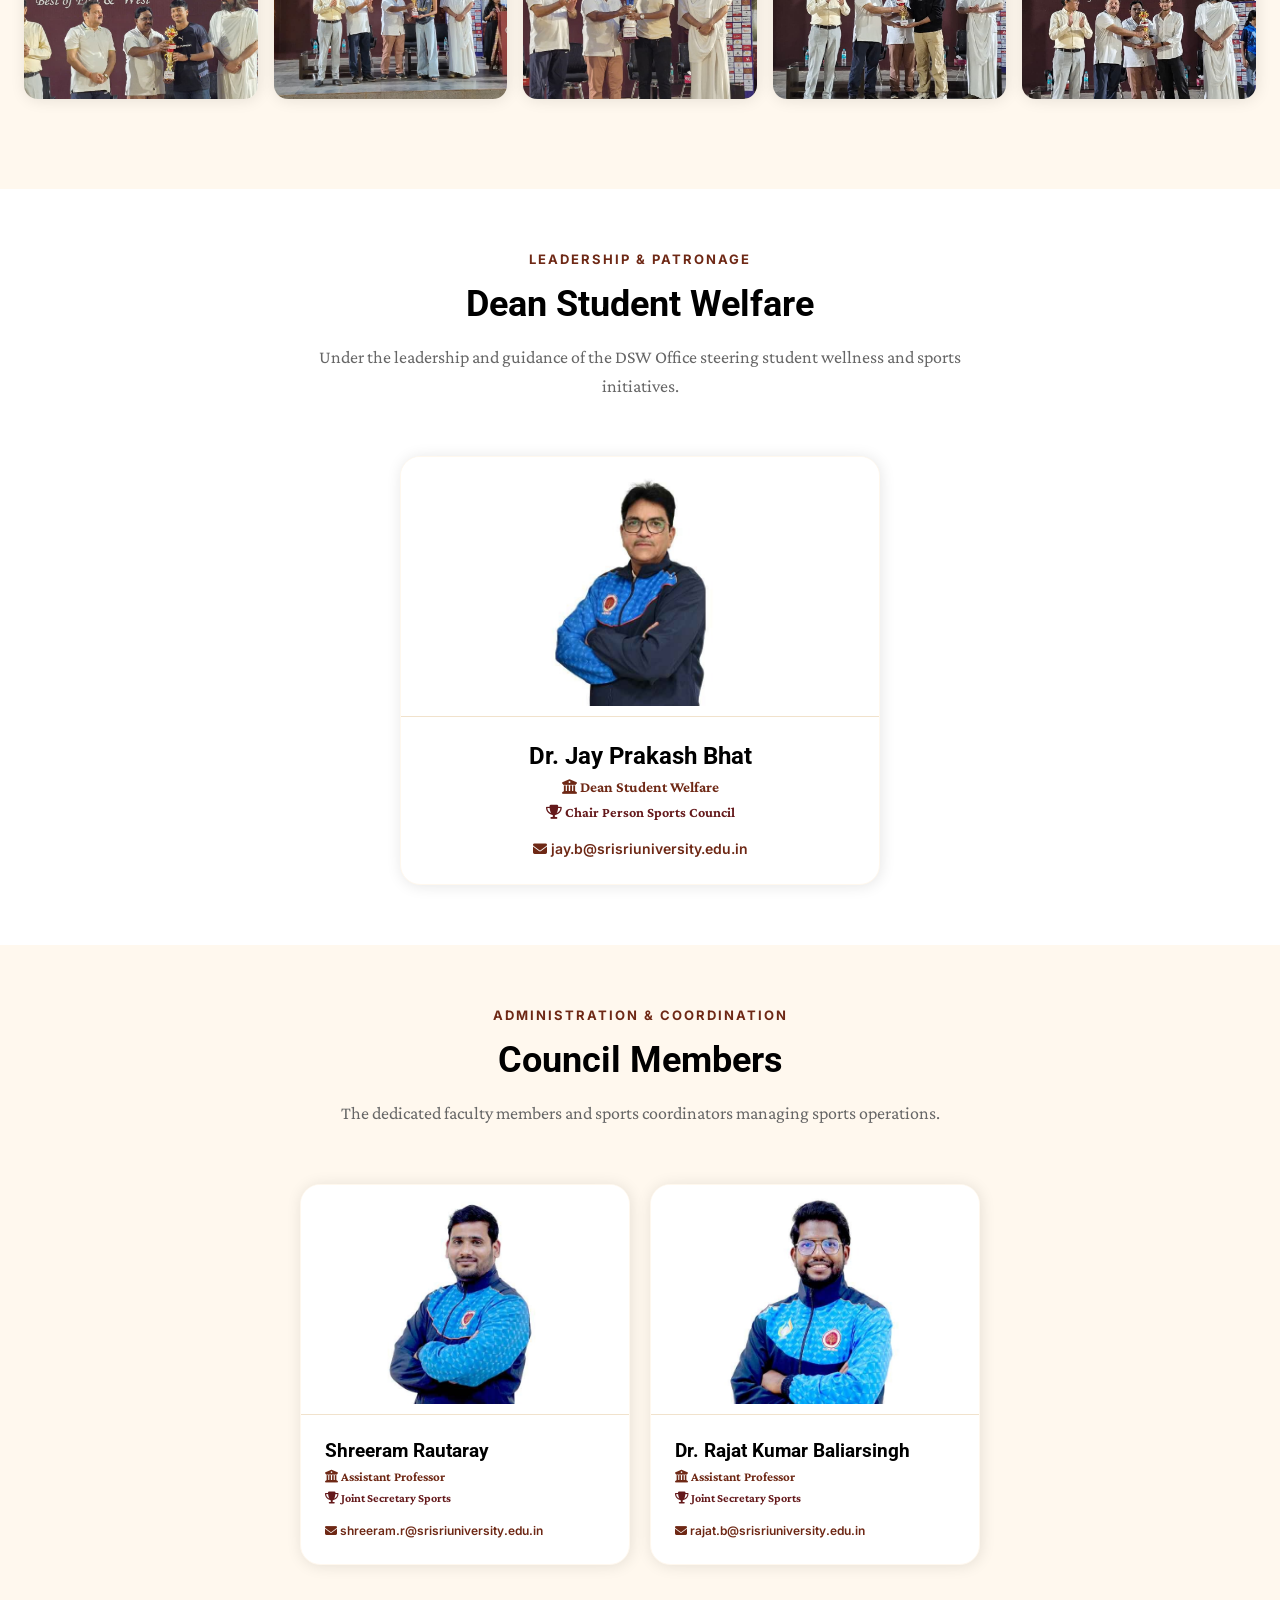
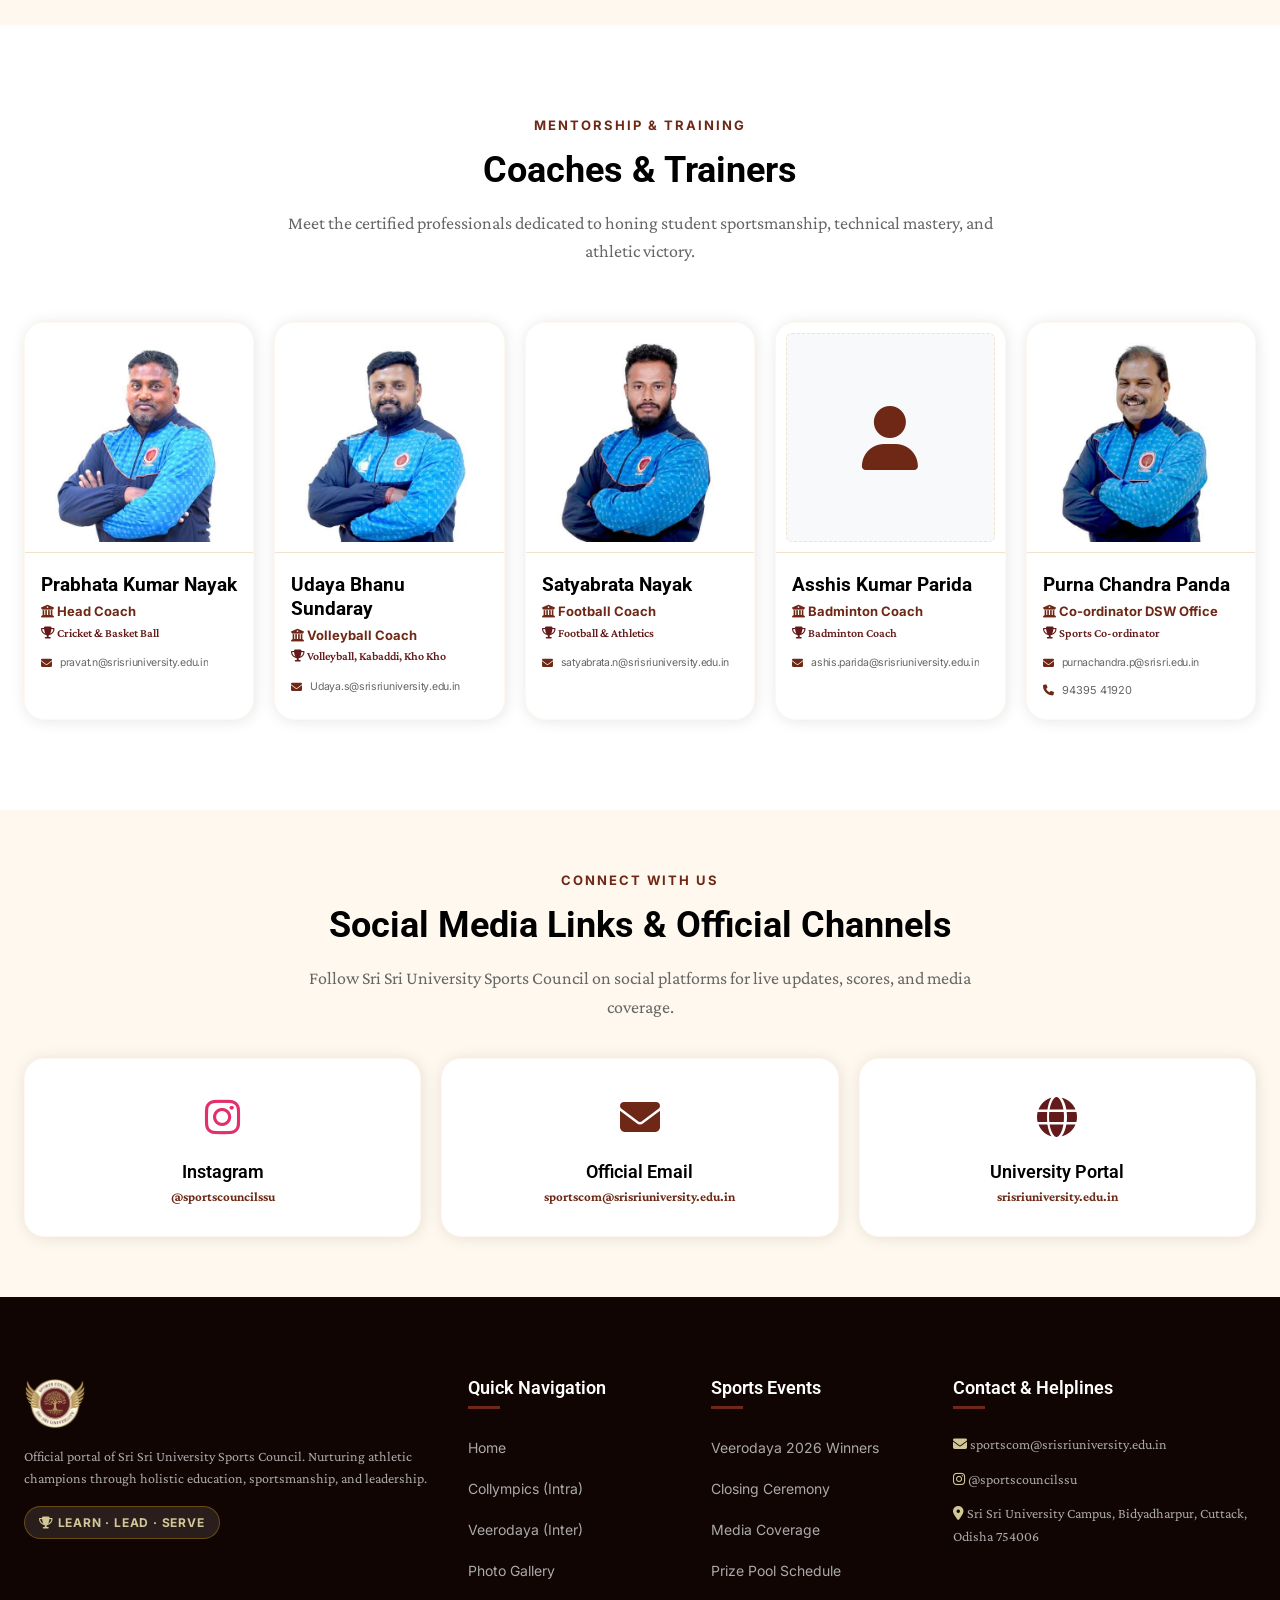
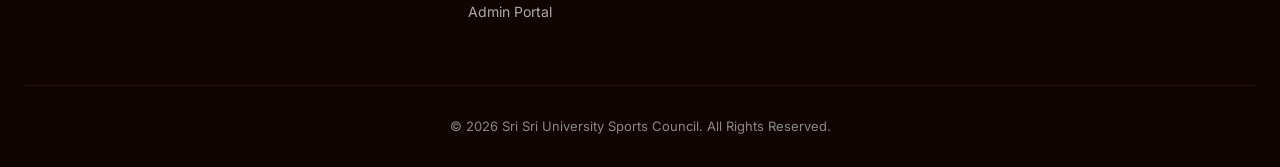
==== commit 9f186c48: "Replace medal emojis with clean numbering in leaderboard badges" ====
--- a/index.html
+++ b/index.html
@@ -684,6 +684,9 @@
     }
 
     function parseSheetCSV(csvText) {
+      if (!csvText || typeof csvText !== 'string' || !csvText.trim()) {
+        throw new Error('Empty CSV content');
+      }
       const lines = csvText.split(/\r?\n/).map(l => l.trim()).filter(l => l.length > 0);
       let headerRowIndex = -1;
       let headers = [];
@@ -750,6 +753,8 @@
         }
       }
 
+      if (contingent.length === 0) throw new Error('No contingent teams parsed');
+
       contingent.sort((a, b) => {
         if (b.total_points === a.total_points) return a.name.localeCompare(b.name);
         return b.total_points - a.total_points;
@@ -770,7 +775,6 @@
       };
     }
 
-    // Fallback data
     const FALLBACK = {
       contingent:[
         {name:"FET",cricket:0,volley_ball:0,throw_ball:0,basket_ball:0,kho_kho:75,kabaddi:0,tug_of_war:0,badminton:0,power_lifting:0,indoor_game:0,athletic:0,esports:10,total_points:85,rank:1},
@@ -789,60 +793,83 @@
 
     async function fetchData(){
       try {
-        const fetchUrl = SHEET_CSV_URL + '&_t=' + Date.now();
-        const r = await fetch(fetchUrl);
+        const controller = new AbortController();
+        const timeoutId = setTimeout(() => controller.abort(), 6000);
+        const r = await fetch(SHEET_CSV_URL, { cache: 'no-cache', signal: controller.signal });
+        clearTimeout(timeoutId);
         if(!r.ok) throw new Error('Google Sheet HTTP error: ' + r.status);
         const csvText = await r.text();
         return parseSheetCSV(csvText);
       } catch(e) {
-        console.warn('Google Sheet fetch error, falling back to cached/fallback:', e);
+        console.warn('Google Sheet live fetch note:', e.message || e);
         return FALLBACK;
       }
     }
 
     function render(d){
-      let lb='';
-      d.contingent.forEach(t=>{
-        const rc = t.rank<=3 ? ' sb-r'+t.rank : '';
-        lb+=`<div class="sb-card${rc}"><div class="sb-badge">${MEDALS[t.rank]||'#'+t.rank}</div><div style="flex:1"><div class="sb-name">${t.name}</div><div style="font-size:12px;color:#d4a373;margin-top:2px;font-family:var(--font-sans)">Total Points</div></div><div class="sb-total">${t.total_points}</div></div>`;
-      });
-      document.getElementById('sb-leaderboard').innerHTML=lb;
-
-      let th='<tr><th>Rank</th><th>Department</th>';
-      SK.forEach(k=>{th+=`<th>${SB_SPORTS[k]}</th>`});
-      th+='<th>Total</th></tr>';
-      document.getElementById('sb-thead').innerHTML=th;
-
-      let tb='';
-      d.contingent.forEach(t=>{
-        tb+=`<tr><td>${t.rank}</td><td>${t.name}</td>`;
-        SK.forEach(k=>{ const v=t[k]||0; tb+=`<td${v>0?' class="sb-scored"':''}>${v}</td>`; });
-        tb+=`<td>${t.total_points}</td></tr>`;
-      });
-      document.getElementById('sb-tbody').innerHTML=tb;
-
-      let fr='';
-      d.friendly.forEach(t=>{
-        fr+=`<div class="sb-friendly-card"><span style="font-weight:700;color:#f1e2cc">${t.name}</span><span style="font-size:1.5rem;font-weight:900;color:#4ade80">${t.total_points}</span></div>`;
-      });
-      document.getElementById('sb-friendly').innerHTML=fr;
-
-      if(d.last_updated){
-        const dt=new Date(d.last_updated);
-        document.getElementById('sb-last-updated').innerHTML='Last Updated: <span style="color:#fcb900;font-weight:700">'+dt.toLocaleString('en-IN',{day:'2-digit',month:'short',year:'numeric',hour:'2-digit',minute:'2-digit',hour12:true})+ ' IST</span>';
+      try {
+        if (!d || !d.contingent) d = FALLBACK;
+
+        let lb='';
+        d.contingent.forEach(t=>{
+          const rc = t.rank<=3 ? ' sb-r'+t.rank : '';
+          lb+=`<div class="sb-card${rc}"><div class="sb-badge">#${t.rank}</div><div style="flex:1"><div class="sb-name">${t.name}</div><div style="font-size:12px;color:#d4a373;margin-top:2px;font-family:var(--font-sans)">Total Points</div></div><div class="sb-total">${t.total_points}</div></div>`;
+        });
+        const lbEl = document.getElementById('sb-leaderboard');
+        if (lbEl) lbEl.innerHTML = lb;
+
+        let th='<tr><th>Rank</th><th>Department</th>';
+        SK.forEach(k=>{th+=`<th>${SB_SPORTS[k]}</th>`});
+        th+='<th>Total</th></tr>';
+        const thEl = document.getElementById('sb-thead');
+        if (thEl) thEl.innerHTML = th;
+
+        let tb='';
+        d.contingent.forEach(t=>{
+          tb+=`<tr><td>${t.rank}</td><td>${t.name}</td>`;
+          SK.forEach(k=>{ const v=t[k]||0; tb+=`<td${v>0?' class="sb-scored"':''}>${v}</td>`; });
+          tb+=`<td>${t.total_points}</td></tr>`;
+        });
+        const tbEl = document.getElementById('sb-tbody');
+        if (tbEl) tbEl.innerHTML = tb;
+
+        let fr='';
+        (d.friendly || []).forEach(t=>{
+          fr+=`<div class="sb-friendly-card"><span style="font-weight:700;color:#f1e2cc">${t.name}</span><span style="font-size:1.5rem;font-weight:900;color:#4ade80">${t.total_points}</span></div>`;
+        });
+        const frEl = document.getElementById('sb-friendly');
+        if (frEl) frEl.innerHTML = fr;
+
+        if(d.last_updated){
+          const dt=new Date(d.last_updated);
+          const luEl = document.getElementById('sb-last-updated');
+          if (luEl) luEl.innerHTML='Last Updated: <span style="color:#fcb900;font-weight:700">'+dt.toLocaleString('en-IN',{day:'2-digit',month:'short',year:'numeric',hour:'2-digit',minute:'2-digit',hour12:true})+ ' IST</span>';
+        }
+      } catch(err) {
+        console.error('Render error:', err);
+      } finally {
+        const loadingEl = document.getElementById('sb-loading');
+        if (loadingEl) loadingEl.style.display='none';
+        const contentEl = document.getElementById('sb-content');
+        if (contentEl) contentEl.style.display='block';
       }
-
-      document.getElementById('sb-loading').style.display='none';
-      document.getElementById('sb-content').style.display='block';
     }
 
-    async function load(){ render(await fetchData()); }
-
-    document.addEventListener('DOMContentLoaded',()=>{
+    async function load(){
+      const data = await fetchData();
+      render(data);
+    }
+
+    function init(){
       load();
-      // Auto-poll Google Sheet every 20 seconds
       setInterval(load, 20000);
-    });
+    }
+
+    if (document.readyState === 'loading') {
+      document.addEventListener('DOMContentLoaded', init);
+    } else {
+      init();
+    }
   })();
   </script>
 
